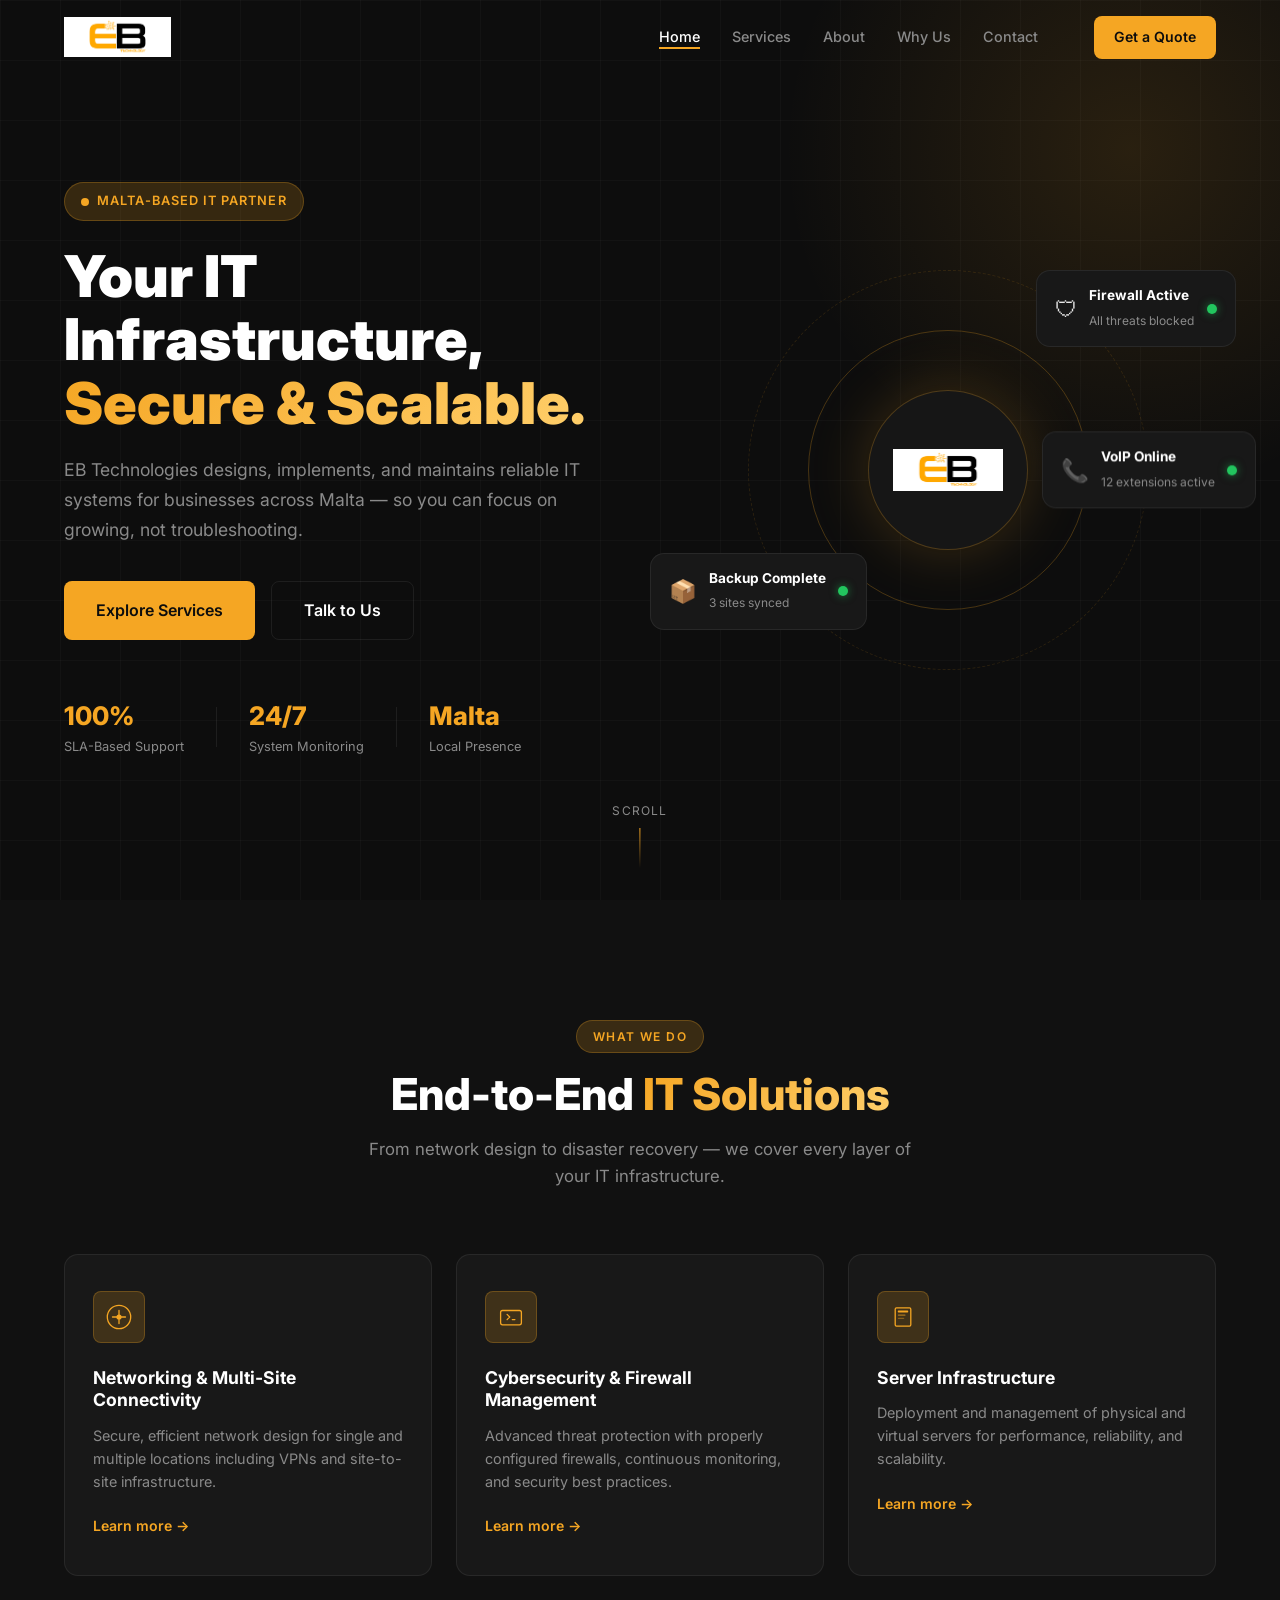
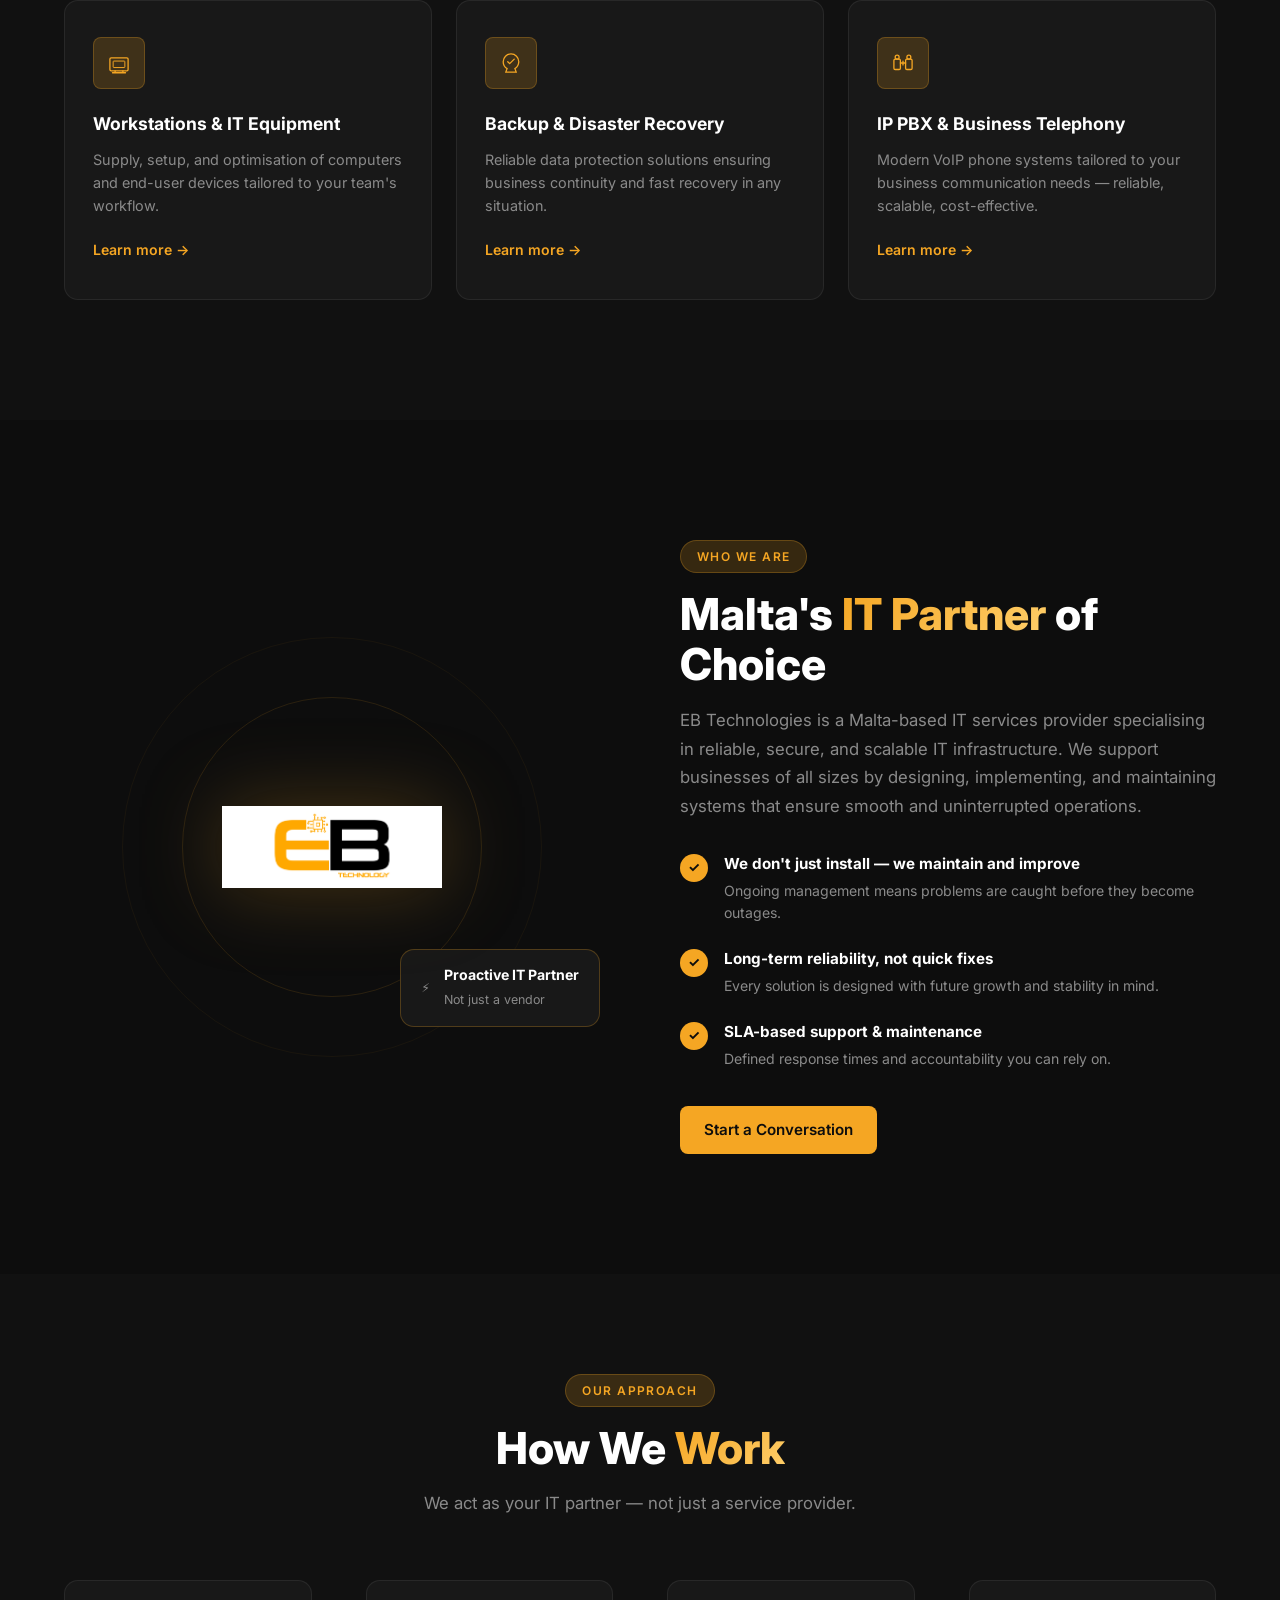
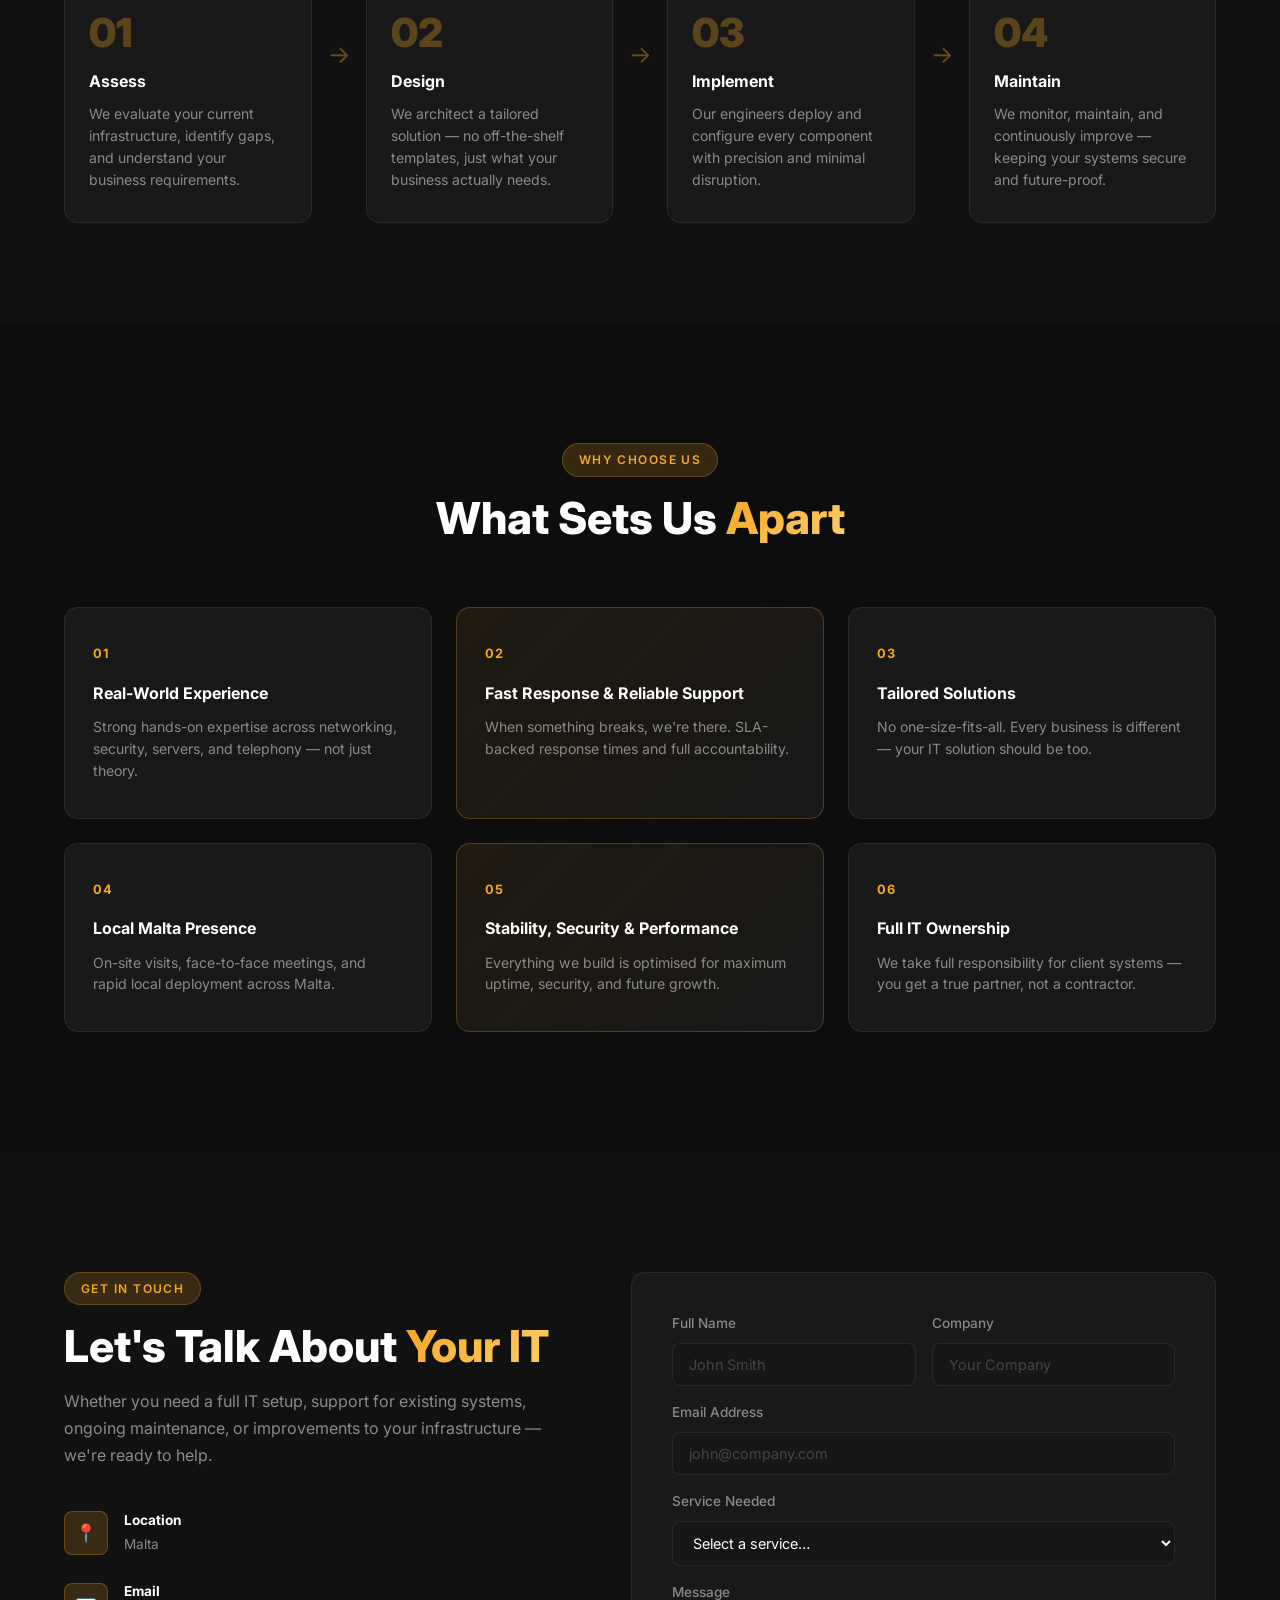
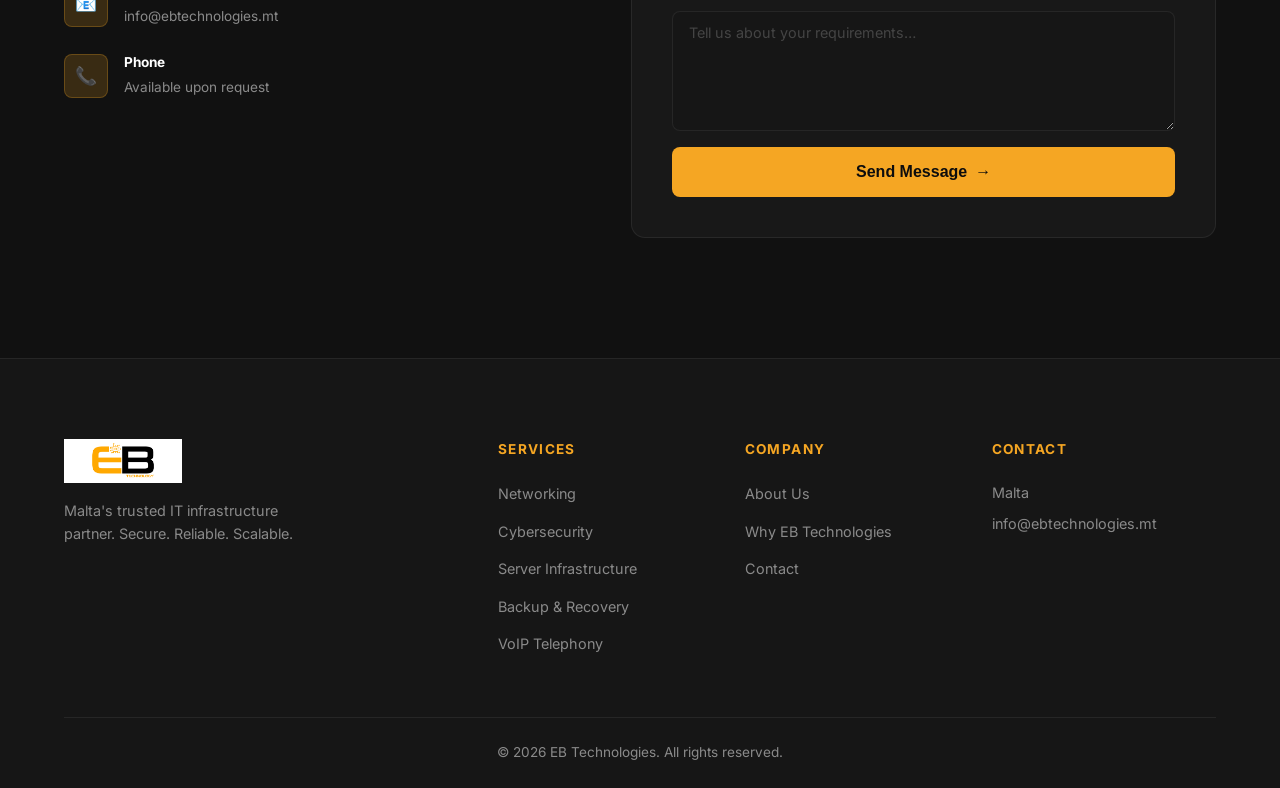
==== index.html @ d39dc001 "Initial commit: EB Technologies website Professional one-page website with hero, services, about, pr" ====
<!DOCTYPE html>
<html lang="en">
<head>
  <meta charset="UTF-8" />
  <meta name="viewport" content="width=device-width, initial-scale=1.0" />
  <meta name="description" content="EB Technologies – Malta-based IT services provider specialising in networking, cybersecurity, server infrastructure, VoIP, and disaster recovery." />
  <meta name="keywords" content="IT services Malta, cybersecurity Malta, networking Malta, VoIP Malta, server infrastructure" />
  <meta property="og:title" content="EB Technologies – IT Solutions Malta" />
  <meta property="og:description" content="Reliable, secure, and scalable IT infrastructure solutions for businesses across Malta." />
  <meta property="og:image" content="assets/images/logo.png" />
  <title>EB Technologies – IT Solutions Malta</title>
  <link rel="icon" type="image/png" href="assets/images/logo.png" />
  <link rel="stylesheet" href="css/style.css" />
  <link rel="preconnect" href="https://fonts.googleapis.com" />
  <link rel="preconnect" href="https://fonts.gstatic.com" crossorigin />
  <link href="https://fonts.googleapis.com/css2?family=Inter:wght@300;400;500;600;700;800;900&display=swap" rel="stylesheet" />
</head>
<body>

  <!-- ===== NAVBAR ===== -->
  <nav class="navbar" id="navbar">
    <div class="nav-container">
      <a href="#home" class="nav-logo">
        <img src="assets/images/logo.png" alt="EB Technologies Logo" />
      </a>
      <ul class="nav-links" id="nav-links">
        <li><a href="#home" class="nav-link active">Home</a></li>
        <li><a href="#services" class="nav-link">Services</a></li>
        <li><a href="#about" class="nav-link">About</a></li>
        <li><a href="#why-us" class="nav-link">Why Us</a></li>
        <li><a href="#contact" class="nav-link">Contact</a></li>
      </ul>
      <a href="#contact" class="btn btn-primary nav-cta">Get a Quote</a>
      <button class="hamburger" id="hamburger" aria-label="Toggle menu">
        <span></span><span></span><span></span>
      </button>
    </div>
  </nav>

  <!-- ===== HERO ===== -->
  <section class="hero" id="home">
    <div class="hero-bg">
      <div class="grid-overlay"></div>
      <div class="hero-glow"></div>
    </div>
    <div class="container">
      <div class="hero-content">
        <div class="hero-badge">
          <span class="badge-dot"></span>
          Malta-Based IT Partner
        </div>
        <h1 class="hero-title">
          Your IT Infrastructure,<br />
          <span class="text-gradient">Secure &amp; Scalable.</span>
        </h1>
        <p class="hero-sub">
          EB Technologies designs, implements, and maintains reliable IT systems
          for businesses across Malta — so you can focus on growing, not troubleshooting.
        </p>
        <div class="hero-actions">
          <a href="#services" class="btn btn-primary btn-lg">Explore Services</a>
          <a href="#contact" class="btn btn-outline btn-lg">Talk to Us</a>
        </div>
        <div class="hero-stats">
          <div class="stat">
            <span class="stat-number">100%</span>
            <span class="stat-label">SLA-Based Support</span>
          </div>
          <div class="stat-divider"></div>
          <div class="stat">
            <span class="stat-number">24/7</span>
            <span class="stat-label">System Monitoring</span>
          </div>
          <div class="stat-divider"></div>
          <div class="stat">
            <span class="stat-number">Malta</span>
            <span class="stat-label">Local Presence</span>
          </div>
        </div>
      </div>
      <div class="hero-visual">
        <div class="tech-card card-1">
          <div class="tc-icon">&#128737;</div>
          <div class="tc-text">
            <strong>Firewall Active</strong>
            <span>All threats blocked</span>
          </div>
          <div class="tc-status green"></div>
        </div>
        <div class="tech-card card-2">
          <div class="tc-icon">&#128230;</div>
          <div class="tc-text">
            <strong>Backup Complete</strong>
            <span>3 sites synced</span>
          </div>
          <div class="tc-status green"></div>
        </div>
        <div class="tech-card card-3">
          <div class="tc-icon">&#128222;</div>
          <div class="tc-text">
            <strong>VoIP Online</strong>
            <span>12 extensions active</span>
          </div>
          <div class="tc-status green"></div>
        </div>
        <div class="orbit-ring ring-1"></div>
        <div class="orbit-ring ring-2"></div>
        <div class="center-logo">
          <img src="assets/images/logo.png" alt="EB Technologies" />
        </div>
      </div>
    </div>
    <div class="scroll-indicator">
      <span>Scroll</span>
      <div class="scroll-line"></div>
    </div>
  </section>

  <!-- ===== SERVICES ===== -->
  <section class="services" id="services">
    <div class="container">
      <div class="section-header">
        <div class="section-badge">What We Do</div>
        <h2 class="section-title">End-to-End <span class="text-gradient">IT Solutions</span></h2>
        <p class="section-sub">From network design to disaster recovery — we cover every layer of your IT infrastructure.</p>
      </div>
      <div class="services-grid">

        <div class="service-card" data-delay="0">
          <div class="sc-icon-wrap">
            <div class="sc-icon">
              <svg viewBox="0 0 40 40" fill="none"><circle cx="20" cy="20" r="18" stroke="currentColor" stroke-width="2"/><path d="M10 20h20M20 10v20" stroke="currentColor" stroke-width="2" stroke-linecap="round"/><circle cx="20" cy="20" r="4" fill="currentColor"/></svg>
            </div>
          </div>
          <h3>Networking &amp; Multi-Site Connectivity</h3>
          <p>Secure, efficient network design for single and multiple locations including VPNs and site-to-site infrastructure.</p>
          <a href="#contact" class="sc-link">Learn more →</a>
        </div>

        <div class="service-card" data-delay="100">
          <div class="sc-icon-wrap">
            <div class="sc-icon">
              <svg viewBox="0 0 40 40" fill="none"><rect x="4" y="10" width="32" height="22" rx="3" stroke="currentColor" stroke-width="2"/><path d="M14 16l4 4-4 4M22 24h4" stroke="currentColor" stroke-width="2" stroke-linecap="round" stroke-linejoin="round"/></svg>
            </div>
          </div>
          <h3>Cybersecurity &amp; Firewall Management</h3>
          <p>Advanced threat protection with properly configured firewalls, continuous monitoring, and security best practices.</p>
          <a href="#contact" class="sc-link">Learn more →</a>
        </div>

        <div class="service-card" data-delay="200">
          <div class="sc-icon-wrap">
            <div class="sc-icon">
              <svg viewBox="0 0 40 40" fill="none"><rect x="8" y="6" width="24" height="28" rx="2" stroke="currentColor" stroke-width="2"/><rect x="12" y="10" width="16" height="3" rx="1" fill="currentColor"/><rect x="12" y="16" width="12" height="2" rx="1" fill="currentColor" opacity=".6"/><rect x="12" y="21" width="10" height="2" rx="1" fill="currentColor" opacity=".4"/></svg>
            </div>
          </div>
          <h3>Server Infrastructure</h3>
          <p>Deployment and management of physical and virtual servers for performance, reliability, and scalability.</p>
          <a href="#contact" class="sc-link">Learn more →</a>
        </div>

        <div class="service-card" data-delay="300">
          <div class="sc-icon-wrap">
            <div class="sc-icon">
              <svg viewBox="0 0 40 40" fill="none"><rect x="6" y="12" width="28" height="20" rx="2" stroke="currentColor" stroke-width="2"/><path d="M14 32v3M26 32v3M10 35h20" stroke="currentColor" stroke-width="2" stroke-linecap="round"/><rect x="11" y="17" width="18" height="10" rx="1" stroke="currentColor" stroke-width="1.5"/></svg>
            </div>
          </div>
          <h3>Workstations &amp; IT Equipment</h3>
          <p>Supply, setup, and optimisation of computers and end-user devices tailored to your team's workflow.</p>
          <a href="#contact" class="sc-link">Learn more →</a>
        </div>

        <div class="service-card" data-delay="400">
          <div class="sc-icon-wrap">
            <div class="sc-icon">
              <svg viewBox="0 0 40 40" fill="none"><path d="M20 6C13.37 6 8 11.37 8 18c0 4.5 2.4 8.44 5.98 10.62L12 34h16l-1.98-5.38A13.94 13.94 0 0032 18c0-6.63-5.37-12-12-12z" stroke="currentColor" stroke-width="2"/><path d="M15 18l3 3 7-7" stroke="currentColor" stroke-width="2" stroke-linecap="round" stroke-linejoin="round"/></svg>
            </div>
          </div>
          <h3>Backup &amp; Disaster Recovery</h3>
          <p>Reliable data protection solutions ensuring business continuity and fast recovery in any situation.</p>
          <a href="#contact" class="sc-link">Learn more →</a>
        </div>

        <div class="service-card" data-delay="500">
          <div class="sc-icon-wrap">
            <div class="sc-icon">
              <svg viewBox="0 0 40 40" fill="none"><rect x="6" y="14" width="10" height="16" rx="2" stroke="currentColor" stroke-width="2"/><rect x="24" y="14" width="10" height="16" rx="2" stroke="currentColor" stroke-width="2"/><path d="M16 20h8M20 17v6" stroke="currentColor" stroke-width="2" stroke-linecap="round"/><circle cx="11" cy="11" r="3" stroke="currentColor" stroke-width="2"/><circle cx="29" cy="11" r="3" stroke="currentColor" stroke-width="2"/></svg>
            </div>
          </div>
          <h3>IP PBX &amp; Business Telephony</h3>
          <p>Modern VoIP phone systems tailored to your business communication needs — reliable, scalable, cost-effective.</p>
          <a href="#contact" class="sc-link">Learn more →</a>
        </div>

      </div>
    </div>
  </section>

  <!-- ===== ABOUT ===== -->
  <section class="about" id="about">
    <div class="container">
      <div class="about-grid">
        <div class="about-visual">
          <div class="about-image-wrap">
            <img src="assets/images/logo.png" alt="EB Technologies" class="about-logo" />
            <div class="about-ring r1"></div>
            <div class="about-ring r2"></div>
          </div>
          <div class="about-badge-float">
            <span class="abf-icon">&#9889;</span>
            <div>
              <strong>Proactive IT Partner</strong>
              <span>Not just a vendor</span>
            </div>
          </div>
        </div>
        <div class="about-content">
          <div class="section-badge">Who We Are</div>
          <h2 class="section-title">Malta's <span class="text-gradient">IT Partner</span> of Choice</h2>
          <p class="about-lead">
            EB Technologies is a Malta-based IT services provider specialising in reliable, secure, and scalable IT infrastructure. We support businesses of all sizes by designing, implementing, and maintaining systems that ensure smooth and uninterrupted operations.
          </p>
          <div class="about-points">
            <div class="ap">
              <div class="ap-icon">&#10003;</div>
              <div>
                <strong>We don't just install — we maintain and improve</strong>
                <p>Ongoing management means problems are caught before they become outages.</p>
              </div>
            </div>
            <div class="ap">
              <div class="ap-icon">&#10003;</div>
              <div>
                <strong>Long-term reliability, not quick fixes</strong>
                <p>Every solution is designed with future growth and stability in mind.</p>
              </div>
            </div>
            <div class="ap">
              <div class="ap-icon">&#10003;</div>
              <div>
                <strong>SLA-based support &amp; maintenance</strong>
                <p>Defined response times and accountability you can rely on.</p>
              </div>
            </div>
          </div>
          <a href="#contact" class="btn btn-primary">Start a Conversation</a>
        </div>
      </div>
    </div>
  </section>

  <!-- ===== HOW WE WORK ===== -->
  <section class="how-we-work">
    <div class="container">
      <div class="section-header">
        <div class="section-badge">Our Approach</div>
        <h2 class="section-title">How We <span class="text-gradient">Work</span></h2>
        <p class="section-sub">We act as your IT partner — not just a service provider.</p>
      </div>
      <div class="process-steps">
        <div class="process-step">
          <div class="ps-number">01</div>
          <div class="ps-content">
            <h3>Assess</h3>
            <p>We evaluate your current infrastructure, identify gaps, and understand your business requirements.</p>
          </div>
        </div>
        <div class="process-arrow">→</div>
        <div class="process-step">
          <div class="ps-number">02</div>
          <div class="ps-content">
            <h3>Design</h3>
            <p>We architect a tailored solution — no off-the-shelf templates, just what your business actually needs.</p>
          </div>
        </div>
        <div class="process-arrow">→</div>
        <div class="process-step">
          <div class="ps-number">03</div>
          <div class="ps-content">
            <h3>Implement</h3>
            <p>Our engineers deploy and configure every component with precision and minimal disruption.</p>
          </div>
        </div>
        <div class="process-arrow">→</div>
        <div class="process-step">
          <div class="ps-number">04</div>
          <div class="ps-content">
            <h3>Maintain</h3>
            <p>We monitor, maintain, and continuously improve — keeping your systems secure and future-proof.</p>
          </div>
        </div>
      </div>
    </div>
  </section>

  <!-- ===== WHY US ===== -->
  <section class="why-us" id="why-us">
    <div class="container">
      <div class="section-header">
        <div class="section-badge">Why Choose Us</div>
        <h2 class="section-title">What Sets Us <span class="text-gradient">Apart</span></h2>
      </div>
      <div class="why-grid">
        <div class="why-card">
          <div class="wc-number">01</div>
          <h3>Real-World Experience</h3>
          <p>Strong hands-on expertise across networking, security, servers, and telephony — not just theory.</p>
        </div>
        <div class="why-card featured">
          <div class="wc-number">02</div>
          <h3>Fast Response &amp; Reliable Support</h3>
          <p>When something breaks, we're there. SLA-backed response times and full accountability.</p>
        </div>
        <div class="why-card">
          <div class="wc-number">03</div>
          <h3>Tailored Solutions</h3>
          <p>No one-size-fits-all. Every business is different — your IT solution should be too.</p>
        </div>
        <div class="why-card">
          <div class="wc-number">04</div>
          <h3>Local Malta Presence</h3>
          <p>On-site visits, face-to-face meetings, and rapid local deployment across Malta.</p>
        </div>
        <div class="why-card featured">
          <div class="wc-number">05</div>
          <h3>Stability, Security &amp; Performance</h3>
          <p>Everything we build is optimised for maximum uptime, security, and future growth.</p>
        </div>
        <div class="why-card">
          <div class="wc-number">06</div>
          <h3>Full IT Ownership</h3>
          <p>We take full responsibility for client systems — you get a true partner, not a contractor.</p>
        </div>
      </div>
    </div>
  </section>

  <!-- ===== CONTACT ===== -->
  <section class="contact" id="contact">
    <div class="container">
      <div class="contact-grid">
        <div class="contact-info">
          <div class="section-badge">Get In Touch</div>
          <h2 class="section-title">Let's Talk About <span class="text-gradient">Your IT</span></h2>
          <p>Whether you need a full IT setup, support for existing systems, ongoing maintenance, or improvements to your infrastructure — we're ready to help.</p>
          <div class="contact-details">
            <div class="cd-item">
              <div class="cd-icon">&#128205;</div>
              <div>
                <strong>Location</strong>
                <span>Malta</span>
              </div>
            </div>
            <div class="cd-item">
              <div class="cd-icon">&#128231;</div>
              <div>
                <strong>Email</strong>
                <span>info@ebtechnologies.mt</span>
              </div>
            </div>
            <div class="cd-item">
              <div class="cd-icon">&#128222;</div>
              <div>
                <strong>Phone</strong>
                <span>Available upon request</span>
              </div>
            </div>
          </div>
        </div>
        <div class="contact-form-wrap">
          <form class="contact-form" id="contact-form" novalidate>
            <div class="form-row">
              <div class="form-group">
                <label for="name">Full Name</label>
                <input type="text" id="name" name="name" placeholder="John Smith" required />
              </div>
              <div class="form-group">
                <label for="company">Company</label>
                <input type="text" id="company" name="company" placeholder="Your Company" />
              </div>
            </div>
            <div class="form-group">
              <label for="email">Email Address</label>
              <input type="email" id="email" name="email" placeholder="john@company.com" required />
            </div>
            <div class="form-group">
              <label for="service">Service Needed</label>
              <select id="service" name="service">
                <option value="">Select a service…</option>
                <option>Networking &amp; Multi-Site Connectivity</option>
                <option>Cybersecurity &amp; Firewall Management</option>
                <option>Server Infrastructure</option>
                <option>Workstations &amp; IT Equipment</option>
                <option>Backup &amp; Disaster Recovery</option>
                <option>IP PBX &amp; Business Telephony</option>
                <option>General IT Support</option>
                <option>Other</option>
              </select>
            </div>
            <div class="form-group">
              <label for="message">Message</label>
              <textarea id="message" name="message" rows="4" placeholder="Tell us about your requirements…" required></textarea>
            </div>
            <button type="submit" class="btn btn-primary btn-lg btn-full">
              <span class="btn-text">Send Message</span>
              <span class="btn-icon">&#8594;</span>
            </button>
            <div class="form-success" id="form-success">
              Thanks! We'll be in touch within 24 hours.
            </div>
          </form>
        </div>
      </div>
    </div>
  </section>

  <!-- ===== FOOTER ===== -->
  <footer class="footer">
    <div class="container">
      <div class="footer-grid">
        <div class="footer-brand">
          <img src="assets/images/logo.png" alt="EB Technologies" class="footer-logo" />
          <p>Malta's trusted IT infrastructure partner. Secure. Reliable. Scalable.</p>
        </div>
        <div class="footer-links">
          <h4>Services</h4>
          <ul>
            <li><a href="#services">Networking</a></li>
            <li><a href="#services">Cybersecurity</a></li>
            <li><a href="#services">Server Infrastructure</a></li>
            <li><a href="#services">Backup &amp; Recovery</a></li>
            <li><a href="#services">VoIP Telephony</a></li>
          </ul>
        </div>
        <div class="footer-links">
          <h4>Company</h4>
          <ul>
            <li><a href="#about">About Us</a></li>
            <li><a href="#why-us">Why EB Technologies</a></li>
            <li><a href="#contact">Contact</a></li>
          </ul>
        </div>
        <div class="footer-contact">
          <h4>Contact</h4>
          <p>Malta</p>
          <p>info@ebtechnologies.mt</p>
        </div>
      </div>
      <div class="footer-bottom">
        <p>&copy; <span id="year"></span> EB Technologies. All rights reserved.</p>
      </div>
    </div>
  </footer>

  <script src="js/main.js"></script>
</body>
</html>
---- css/style.css ----
/* ===== RESET & BASE ===== */
*, *::before, *::after { box-sizing: border-box; margin: 0; padding: 0; }

:root {
  --orange:      #F5A623;
  --orange-dark: #E08A00;
  --orange-glow: rgba(245,166,35,.18);
  --black:       #0D0D0D;
  --dark:        #111111;
  --dark-2:      #161616;
  --dark-3:      #1E1E1E;
  --dark-card:   #181818;
  --border:      rgba(255,255,255,.07);
  --border-o:    rgba(245,166,35,.25);
  --text:        #E8E8E8;
  --text-muted:  #8A8A8A;
  --white:       #FFFFFF;
  --radius:      14px;
  --radius-sm:   8px;
  --shadow:      0 8px 40px rgba(0,0,0,.5);
  --shadow-o:    0 8px 40px rgba(245,166,35,.15);
  --transition:  .3s cubic-bezier(.4,0,.2,1);
  --font:        'Inter', system-ui, sans-serif;
}

html { scroll-behavior: smooth; }

body {
  font-family: var(--font);
  background: var(--black);
  color: var(--text);
  line-height: 1.6;
  overflow-x: hidden;
}

img { max-width: 100%; display: block; }
a { text-decoration: none; color: inherit; }
ul { list-style: none; }

.container {
  max-width: 1200px;
  margin: 0 auto;
  padding: 0 24px;
}

/* ===== TYPOGRAPHY ===== */
.text-gradient {
  background: linear-gradient(135deg, var(--orange) 0%, #FFCF6B 100%);
  -webkit-background-clip: text;
  -webkit-text-fill-color: transparent;
  background-clip: text;
}

.section-header { text-align: center; margin-bottom: 64px; }
.section-badge {
  display: inline-block;
  background: var(--orange-glow);
  border: 1px solid var(--border-o);
  color: var(--orange);
  font-size: .75rem;
  font-weight: 600;
  letter-spacing: .12em;
  text-transform: uppercase;
  padding: 6px 16px;
  border-radius: 100px;
  margin-bottom: 16px;
}
.section-title {
  font-size: clamp(1.8rem, 4vw, 2.75rem);
  font-weight: 800;
  line-height: 1.15;
  color: var(--white);
  margin-bottom: 16px;
}
.section-sub {
  font-size: 1.05rem;
  color: var(--text-muted);
  max-width: 560px;
  margin: 0 auto;
}

/* ===== BUTTONS ===== */
.btn {
  display: inline-flex;
  align-items: center;
  gap: 8px;
  padding: 12px 24px;
  border-radius: var(--radius-sm);
  font-weight: 600;
  font-size: .95rem;
  cursor: pointer;
  border: none;
  transition: var(--transition);
  white-space: nowrap;
}
.btn-primary {
  background: var(--orange);
  color: var(--black);
}
.btn-primary:hover {
  background: var(--orange-dark);
  transform: translateY(-2px);
  box-shadow: 0 12px 32px rgba(245,166,35,.35);
}
.btn-outline {
  background: transparent;
  color: var(--white);
  border: 1.5px solid var(--border);
}
.btn-outline:hover {
  border-color: var(--orange);
  color: var(--orange);
  transform: translateY(-2px);
}
.btn-lg { padding: 16px 32px; font-size: 1rem; }
.btn-full { width: 100%; justify-content: center; }

/* ===== NAVBAR ===== */
.navbar {
  position: fixed;
  top: 0; left: 0; right: 0;
  z-index: 1000;
  padding: 16px 0;
  transition: var(--transition);
}
.navbar.scrolled {
  background: rgba(13,13,13,.92);
  backdrop-filter: blur(16px);
  border-bottom: 1px solid var(--border);
  padding: 12px 0;
}
.nav-container {
  max-width: 1200px;
  margin: 0 auto;
  padding: 0 24px;
  display: flex;
  align-items: center;
  gap: 40px;
}
.nav-logo img {
  height: 40px;
  width: auto;
}
.nav-links {
  display: flex;
  gap: 32px;
  margin-left: auto;
}
.nav-link {
  font-size: .9rem;
  font-weight: 500;
  color: var(--text-muted);
  transition: var(--transition);
  position: relative;
}
.nav-link::after {
  content: '';
  position: absolute;
  bottom: -4px; left: 0;
  width: 0; height: 2px;
  background: var(--orange);
  transition: var(--transition);
}
.nav-link:hover, .nav-link.active {
  color: var(--white);
}
.nav-link:hover::after, .nav-link.active::after { width: 100%; }
.nav-cta { margin-left: 16px; font-size: .88rem; padding: 10px 20px; }

.hamburger {
  display: none;
  flex-direction: column;
  gap: 5px;
  background: none;
  border: none;
  cursor: pointer;
  margin-left: auto;
}
.hamburger span {
  display: block;
  width: 24px; height: 2px;
  background: var(--white);
  border-radius: 2px;
  transition: var(--transition);
}
.hamburger.open span:nth-child(1) { transform: rotate(45deg) translate(5px,5px); }
.hamburger.open span:nth-child(2) { opacity: 0; }
.hamburger.open span:nth-child(3) { transform: rotate(-45deg) translate(5px,-5px); }

/* ===== HERO ===== */
.hero {
  position: relative;
  min-height: 100vh;
  display: flex;
  align-items: center;
  padding: 120px 0 80px;
  overflow: hidden;
}
.hero-bg {
  position: absolute;
  inset: 0;
  pointer-events: none;
}
.grid-overlay {
  position: absolute;
  inset: 0;
  background-image:
    linear-gradient(rgba(255,255,255,.025) 1px, transparent 1px),
    linear-gradient(90deg, rgba(255,255,255,.025) 1px, transparent 1px);
  background-size: 60px 60px;
}
.hero-glow {
  position: absolute;
  top: -200px; right: -200px;
  width: 700px; height: 700px;
  background: radial-gradient(circle, rgba(245,166,35,.12) 0%, transparent 70%);
  border-radius: 50%;
}

.hero > .container {
  display: grid;
  grid-template-columns: 1fr 1fr;
  gap: 80px;
  align-items: center;
  position: relative;
  z-index: 1;
}

.hero-badge {
  display: inline-flex;
  align-items: center;
  gap: 8px;
  background: var(--orange-glow);
  border: 1px solid var(--border-o);
  color: var(--orange);
  font-size: .8rem;
  font-weight: 600;
  letter-spacing: .08em;
  text-transform: uppercase;
  padding: 8px 16px;
  border-radius: 100px;
  margin-bottom: 24px;
}
.badge-dot {
  width: 8px; height: 8px;
  background: var(--orange);
  border-radius: 50%;
  animation: pulse 2s infinite;
}
@keyframes pulse {
  0%,100% { opacity: 1; transform: scale(1); }
  50%      { opacity: .5; transform: scale(.8); }
}

.hero-title {
  font-size: clamp(2.2rem, 5vw, 3.6rem);
  font-weight: 900;
  line-height: 1.1;
  color: var(--white);
  margin-bottom: 20px;
}
.hero-sub {
  font-size: 1.1rem;
  color: var(--text-muted);
  line-height: 1.7;
  margin-bottom: 36px;
  max-width: 520px;
}
.hero-actions {
  display: flex;
  gap: 16px;
  margin-bottom: 56px;
  flex-wrap: wrap;
}
.hero-stats {
  display: flex;
  align-items: center;
  gap: 32px;
}
.stat-number {
  display: block;
  font-size: 1.6rem;
  font-weight: 800;
  color: var(--orange);
}
.stat-label {
  display: block;
  font-size: .8rem;
  color: var(--text-muted);
  white-space: nowrap;
}
.stat-divider {
  width: 1px;
  height: 40px;
  background: var(--border);
}

/* Hero Visual */
.hero-visual {
  position: relative;
  display: flex;
  align-items: center;
  justify-content: center;
  height: 480px;
}
.orbit-ring {
  position: absolute;
  border-radius: 50%;
  border: 1px solid var(--border-o);
  animation: spin linear infinite;
}
.ring-1 { width: 280px; height: 280px; animation-duration: 20s; }
.ring-2 { width: 400px; height: 400px; animation-duration: 30s; border-style: dashed; opacity: .5; }
@keyframes spin { to { transform: rotate(360deg); } }

.center-logo {
  position: absolute;
  width: 160px; height: 160px;
  background: var(--dark-2);
  border: 1px solid var(--border-o);
  border-radius: 50%;
  display: flex;
  align-items: center;
  justify-content: center;
  padding: 24px;
  box-shadow: 0 0 60px rgba(245,166,35,.2);
  z-index: 2;
}
.center-logo img { width: 100%; object-fit: contain; }

.tech-card {
  position: absolute;
  background: var(--dark-card);
  border: 1px solid var(--border);
  border-radius: var(--radius);
  padding: 14px 18px;
  display: flex;
  align-items: center;
  gap: 12px;
  backdrop-filter: blur(8px);
  animation: float 4s ease-in-out infinite;
  z-index: 3;
  min-width: 200px;
}
.card-1 { top: 40px; right: -20px; animation-delay: 0s; }
.card-2 { bottom: 80px; left: -30px; animation-delay: 1.4s; }
.card-3 { top: 50%; right: -40px; transform: translateY(-50%); animation-delay: 2.8s; }
@keyframes float {
  0%,100% { transform: translateY(0); }
  50%      { transform: translateY(-10px); }
}
.card-3 { animation-name: float3; }
@keyframes float3 {
  0%,100% { transform: translateY(-50%); }
  50%      { transform: translateY(calc(-50% - 10px)); }
}
.tc-icon { font-size: 1.4rem; flex-shrink: 0; }
.tc-text strong { display: block; font-size: .85rem; color: var(--white); }
.tc-text span   { font-size: .75rem; color: var(--text-muted); }
.tc-status {
  width: 10px; height: 10px;
  border-radius: 50%;
  margin-left: auto;
  flex-shrink: 0;
}
.tc-status.green { background: #22C55E; box-shadow: 0 0 8px rgba(34,197,94,.6); animation: pulse 2s infinite; }

.scroll-indicator {
  position: absolute;
  bottom: 32px;
  left: 50%;
  transform: translateX(-50%);
  display: flex;
  flex-direction: column;
  align-items: center;
  gap: 8px;
  color: var(--text-muted);
  font-size: .75rem;
  letter-spacing: .1em;
  text-transform: uppercase;
}
.scroll-line {
  width: 1px; height: 40px;
  background: linear-gradient(to bottom, var(--orange), transparent);
  animation: scrollAnim 2s ease-in-out infinite;
}
@keyframes scrollAnim { 0% { opacity: 0; transform: scaleY(0); transform-origin: top; } 50% { opacity: 1; transform: scaleY(1); } 100% { opacity: 0; } }

/* ===== SERVICES ===== */
.services {
  padding: 120px 0;
  background: var(--dark);
}
.services-grid {
  display: grid;
  grid-template-columns: repeat(3, 1fr);
  gap: 24px;
}
.service-card {
  background: var(--dark-card);
  border: 1px solid var(--border);
  border-radius: var(--radius);
  padding: 36px 28px;
  transition: var(--transition);
  position: relative;
  overflow: hidden;
}
.service-card::before {
  content: '';
  position: absolute;
  top: 0; left: 0; right: 0;
  height: 3px;
  background: linear-gradient(90deg, var(--orange), var(--orange-dark));
  transform: scaleX(0);
  transform-origin: left;
  transition: var(--transition);
}
.service-card:hover {
  border-color: var(--border-o);
  transform: translateY(-6px);
  box-shadow: var(--shadow-o);
}
.service-card:hover::before { transform: scaleX(1); }

.sc-icon-wrap {
  margin-bottom: 24px;
}
.sc-icon {
  width: 52px; height: 52px;
  background: var(--orange-glow);
  border: 1px solid var(--border-o);
  border-radius: var(--radius-sm);
  display: flex;
  align-items: center;
  justify-content: center;
  color: var(--orange);
}
.sc-icon svg { width: 26px; height: 26px; }

.service-card h3 {
  font-size: 1.1rem;
  font-weight: 700;
  color: var(--white);
  margin-bottom: 12px;
  line-height: 1.3;
}
.service-card p {
  font-size: .9rem;
  color: var(--text-muted);
  line-height: 1.6;
  margin-bottom: 20px;
}
.sc-link {
  font-size: .88rem;
  font-weight: 600;
  color: var(--orange);
  transition: var(--transition);
}
.sc-link:hover { letter-spacing: .02em; }

/* ===== ABOUT ===== */
.about {
  padding: 120px 0;
  background: var(--black);
}
.about-grid {
  display: grid;
  grid-template-columns: 1fr 1fr;
  gap: 80px;
  align-items: center;
}
.about-visual {
  position: relative;
  display: flex;
  align-items: center;
  justify-content: center;
  height: 440px;
}
.about-image-wrap {
  position: relative;
  display: flex;
  align-items: center;
  justify-content: center;
}
.about-logo {
  width: 220px;
  position: relative;
  z-index: 2;
  filter: drop-shadow(0 0 40px rgba(245,166,35,.25));
}
.about-ring {
  position: absolute;
  border-radius: 50%;
  border: 1px solid var(--border-o);
}
.about-ring.r1 { width: 300px; height: 300px; opacity: .5; }
.about-ring.r2 { width: 420px; height: 420px; opacity: .2; }

.about-badge-float {
  position: absolute;
  bottom: 40px; right: 0;
  background: var(--dark-card);
  border: 1px solid var(--border-o);
  border-radius: var(--radius);
  padding: 14px 20px;
  display: flex;
  align-items: center;
  gap: 14px;
  animation: float 4s ease-in-out infinite;
}
.abf-icon { font-size: 1.6rem; }
.about-badge-float strong { display: block; font-size: .88rem; color: var(--white); }
.about-badge-float span { font-size: .78rem; color: var(--text-muted); }

.about-lead {
  font-size: 1.05rem;
  color: var(--text-muted);
  line-height: 1.7;
  margin-bottom: 32px;
}
.about-points { display: flex; flex-direction: column; gap: 24px; margin-bottom: 36px; }
.ap {
  display: flex;
  gap: 16px;
}
.ap-icon {
  flex-shrink: 0;
  width: 28px; height: 28px;
  background: var(--orange);
  color: var(--black);
  border-radius: 50%;
  display: flex;
  align-items: center;
  justify-content: center;
  font-size: .85rem;
  font-weight: 700;
  margin-top: 2px;
}
.ap strong { display: block; color: var(--white); font-size: .95rem; margin-bottom: 4px; }
.ap p { font-size: .88rem; color: var(--text-muted); line-height: 1.5; }

/* ===== HOW WE WORK ===== */
.how-we-work {
  padding: 100px 0;
  background: var(--dark);
}
.process-steps {
  display: flex;
  align-items: flex-start;
  gap: 16px;
}
.process-step {
  flex: 1;
  background: var(--dark-card);
  border: 1px solid var(--border);
  border-radius: var(--radius);
  padding: 32px 24px;
  transition: var(--transition);
}
.process-step:hover {
  border-color: var(--border-o);
  transform: translateY(-4px);
}
.ps-number {
  font-size: 2.5rem;
  font-weight: 900;
  color: var(--orange);
  opacity: .3;
  line-height: 1;
  margin-bottom: 16px;
}
.ps-content h3 { font-size: 1rem; font-weight: 700; color: var(--white); margin-bottom: 8px; }
.ps-content p  { font-size: .88rem; color: var(--text-muted); line-height: 1.55; }
.process-arrow {
  font-size: 1.5rem;
  color: var(--orange);
  opacity: .4;
  flex-shrink: 0;
  margin-top: 56px;
}

/* ===== WHY US ===== */
.why-us {
  padding: 120px 0;
  background: var(--black);
}
.why-grid {
  display: grid;
  grid-template-columns: repeat(3, 1fr);
  gap: 24px;
}
.why-card {
  background: var(--dark-card);
  border: 1px solid var(--border);
  border-radius: var(--radius);
  padding: 36px 28px;
  transition: var(--transition);
}
.why-card:hover {
  border-color: var(--border-o);
  transform: translateY(-4px);
}
.why-card.featured {
  background: linear-gradient(135deg, rgba(245,166,35,.08) 0%, var(--dark-card) 100%);
  border-color: var(--border-o);
}
.wc-number {
  font-size: .8rem;
  font-weight: 700;
  color: var(--orange);
  letter-spacing: .1em;
  margin-bottom: 16px;
}
.why-card h3 { font-size: 1rem; font-weight: 700; color: var(--white); margin-bottom: 10px; }
.why-card p  { font-size: .88rem; color: var(--text-muted); line-height: 1.55; }

/* ===== CONTACT ===== */
.contact {
  padding: 120px 0;
  background: var(--dark);
}
.contact-grid {
  display: grid;
  grid-template-columns: 1fr 1.2fr;
  gap: 80px;
  align-items: start;
}
.contact-info p {
  font-size: 1rem;
  color: var(--text-muted);
  line-height: 1.7;
  margin-bottom: 40px;
}
.contact-details { display: flex; flex-direction: column; gap: 24px; }
.cd-item {
  display: flex;
  align-items: center;
  gap: 16px;
}
.cd-icon {
  width: 44px; height: 44px;
  background: var(--orange-glow);
  border: 1px solid var(--border-o);
  border-radius: var(--radius-sm);
  display: flex;
  align-items: center;
  justify-content: center;
  font-size: 1.1rem;
  flex-shrink: 0;
}
.cd-item strong { display: block; font-size: .85rem; color: var(--white); }
.cd-item span   { font-size: .85rem; color: var(--text-muted); }

.contact-form-wrap {
  background: var(--dark-card);
  border: 1px solid var(--border);
  border-radius: var(--radius);
  padding: 40px;
}
.form-row { display: grid; grid-template-columns: 1fr 1fr; gap: 16px; }
.form-group { display: flex; flex-direction: column; gap: 8px; margin-bottom: 16px; }
.form-group label {
  font-size: .85rem;
  font-weight: 500;
  color: var(--text-muted);
}
.form-group input,
.form-group select,
.form-group textarea {
  background: var(--dark-2);
  border: 1px solid var(--border);
  border-radius: var(--radius-sm);
  color: var(--white);
  font-family: var(--font);
  font-size: .9rem;
  padding: 12px 16px;
  transition: var(--transition);
  outline: none;
  width: 100%;
}
.form-group input::placeholder,
.form-group textarea::placeholder {
  color: rgba(255,255,255,.2);
}
.form-group input:focus,
.form-group select:focus,
.form-group textarea:focus {
  border-color: var(--orange);
  box-shadow: 0 0 0 3px rgba(245,166,35,.1);
}
.form-group select option { background: var(--dark-2); }
.form-group textarea { resize: vertical; min-height: 120px; }

.btn-icon { transition: var(--transition); }
.btn-primary:hover .btn-icon { transform: translateX(4px); }

.form-success {
  display: none;
  background: rgba(34,197,94,.1);
  border: 1px solid rgba(34,197,94,.3);
  color: #22C55E;
  border-radius: var(--radius-sm);
  padding: 14px 16px;
  margin-top: 16px;
  font-size: .9rem;
  text-align: center;
}
.form-success.show { display: block; }

/* ===== FOOTER ===== */
.footer {
  background: var(--dark-2);
  border-top: 1px solid var(--border);
  padding: 80px 0 0;
}
.footer-grid {
  display: grid;
  grid-template-columns: 2fr 1fr 1fr 1.2fr;
  gap: 60px;
  margin-bottom: 60px;
}
.footer-logo { height: 44px; width: auto; margin-bottom: 16px; }
.footer-brand p { font-size: .9rem; color: var(--text-muted); line-height: 1.6; max-width: 260px; }
.footer-links h4,
.footer-contact h4 {
  font-size: .85rem;
  font-weight: 700;
  text-transform: uppercase;
  letter-spacing: .1em;
  color: var(--orange);
  margin-bottom: 20px;
}
.footer-links ul { display: flex; flex-direction: column; gap: 12px; }
.footer-links a {
  font-size: .9rem;
  color: var(--text-muted);
  transition: var(--transition);
}
.footer-links a:hover { color: var(--orange); }
.footer-contact p { font-size: .9rem; color: var(--text-muted); margin-bottom: 8px; }
.footer-bottom {
  border-top: 1px solid var(--border);
  padding: 24px 0;
  text-align: center;
}
.footer-bottom p { font-size: .85rem; color: var(--text-muted); }

/* ===== ANIMATIONS ===== */
.fade-in {
  opacity: 0;
  transform: translateY(30px);
  transition: opacity .7s ease, transform .7s ease;
}
.fade-in.visible {
  opacity: 1;
  transform: translateY(0);
}

/* ===== RESPONSIVE ===== */
@media (max-width: 1024px) {
  .hero > .container { grid-template-columns: 1fr; gap: 60px; }
  .hero-visual { display: none; }
  .services-grid { grid-template-columns: repeat(2, 1fr); }
  .about-grid { grid-template-columns: 1fr; }
  .about-visual { height: 300px; }
  .why-grid { grid-template-columns: repeat(2, 1fr); }
  .contact-grid { grid-template-columns: 1fr; gap: 48px; }
  .footer-grid { grid-template-columns: 1fr 1fr; gap: 40px; }
  .process-steps { flex-direction: column; }
  .process-arrow { transform: rotate(90deg); margin: 0 auto; }
}

@media (max-width: 768px) {
  .nav-links, .nav-cta { display: none; }
  .nav-links.open {
    display: flex;
    flex-direction: column;
    position: fixed;
    top: 64px; left: 0; right: 0;
    background: rgba(13,13,13,.97);
    backdrop-filter: blur(16px);
    padding: 32px 24px;
    gap: 24px;
    border-bottom: 1px solid var(--border);
  }
  .hamburger { display: flex; }
  .services-grid { grid-template-columns: 1fr; }
  .why-grid { grid-template-columns: 1fr; }
  .form-row { grid-template-columns: 1fr; }
  .hero-stats { flex-direction: column; gap: 16px; align-items: flex-start; }
  .stat-divider { width: 40px; height: 1px; }
  .footer-grid { grid-template-columns: 1fr; gap: 32px; }
  .contact-form-wrap { padding: 24px; }
}

@media (max-width: 480px) {
  .hero-actions { flex-direction: column; }
  .btn-lg { width: 100%; justify-content: center; }
}
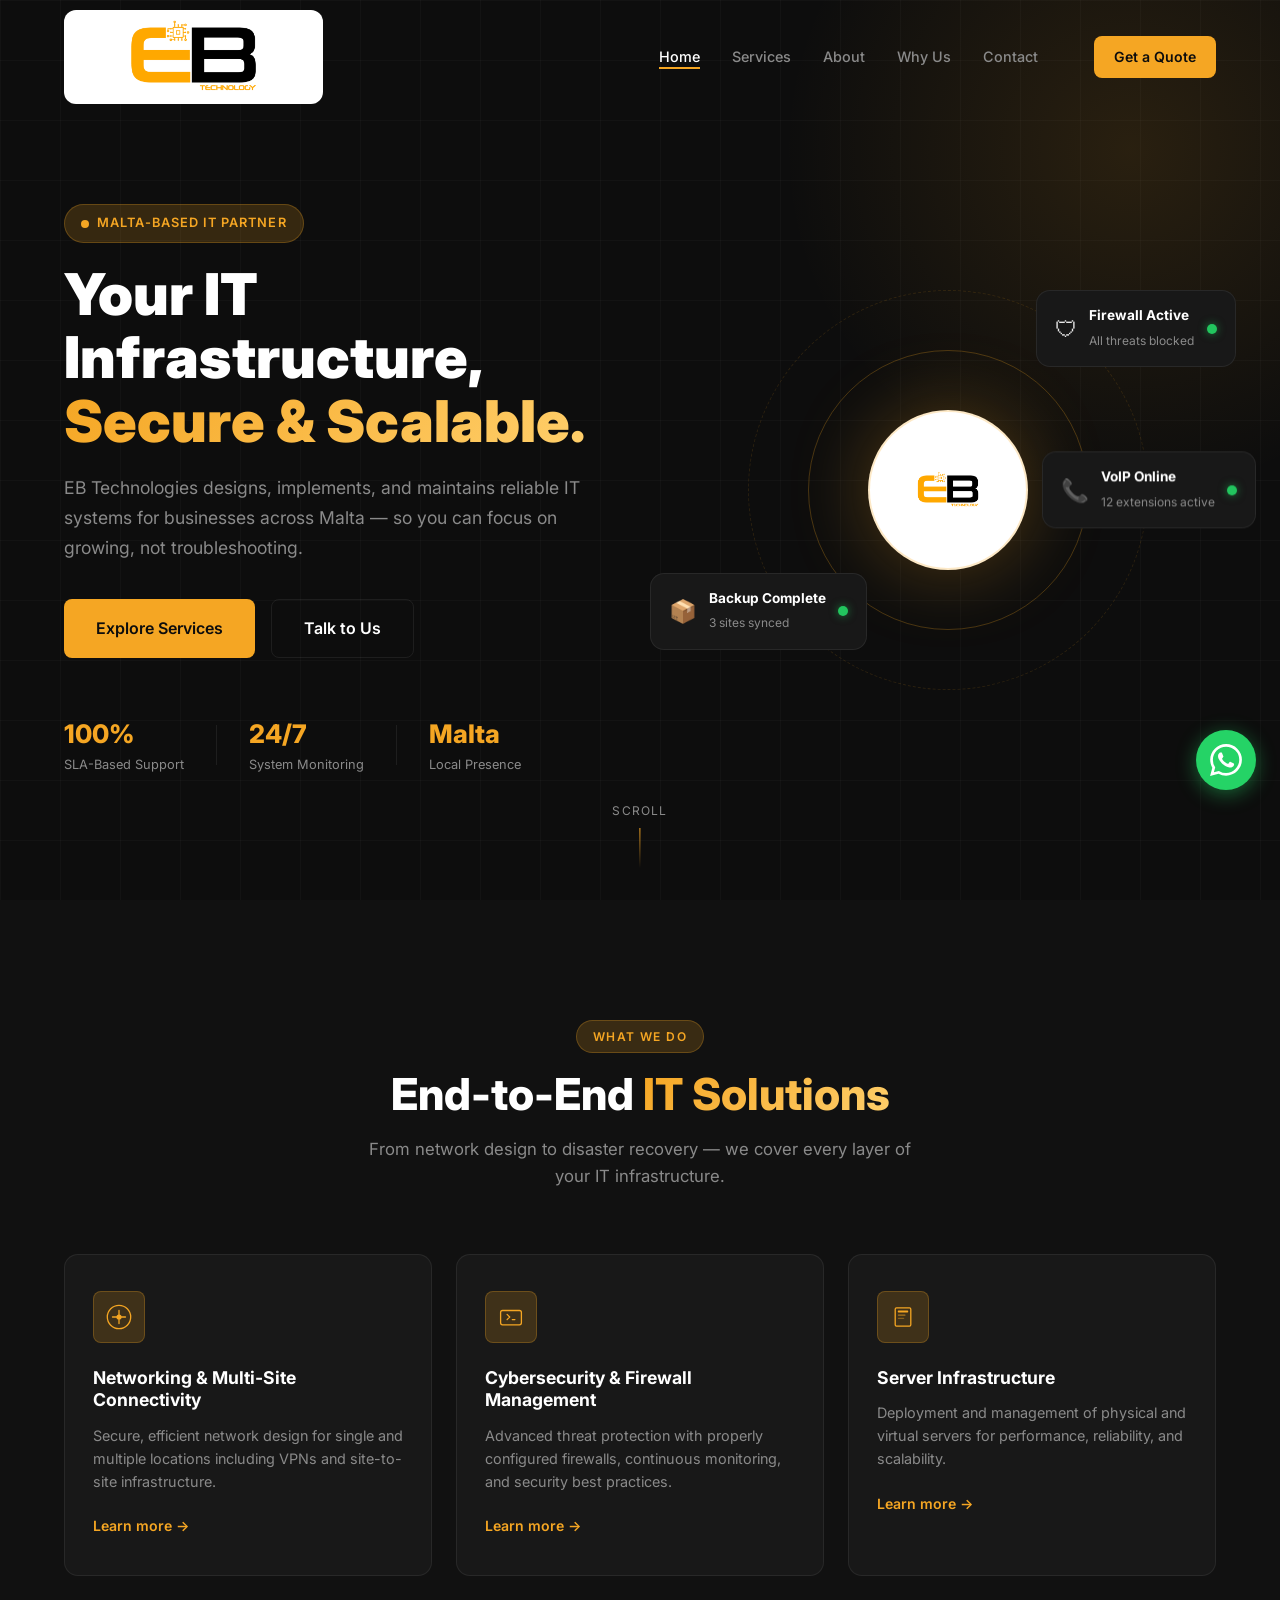
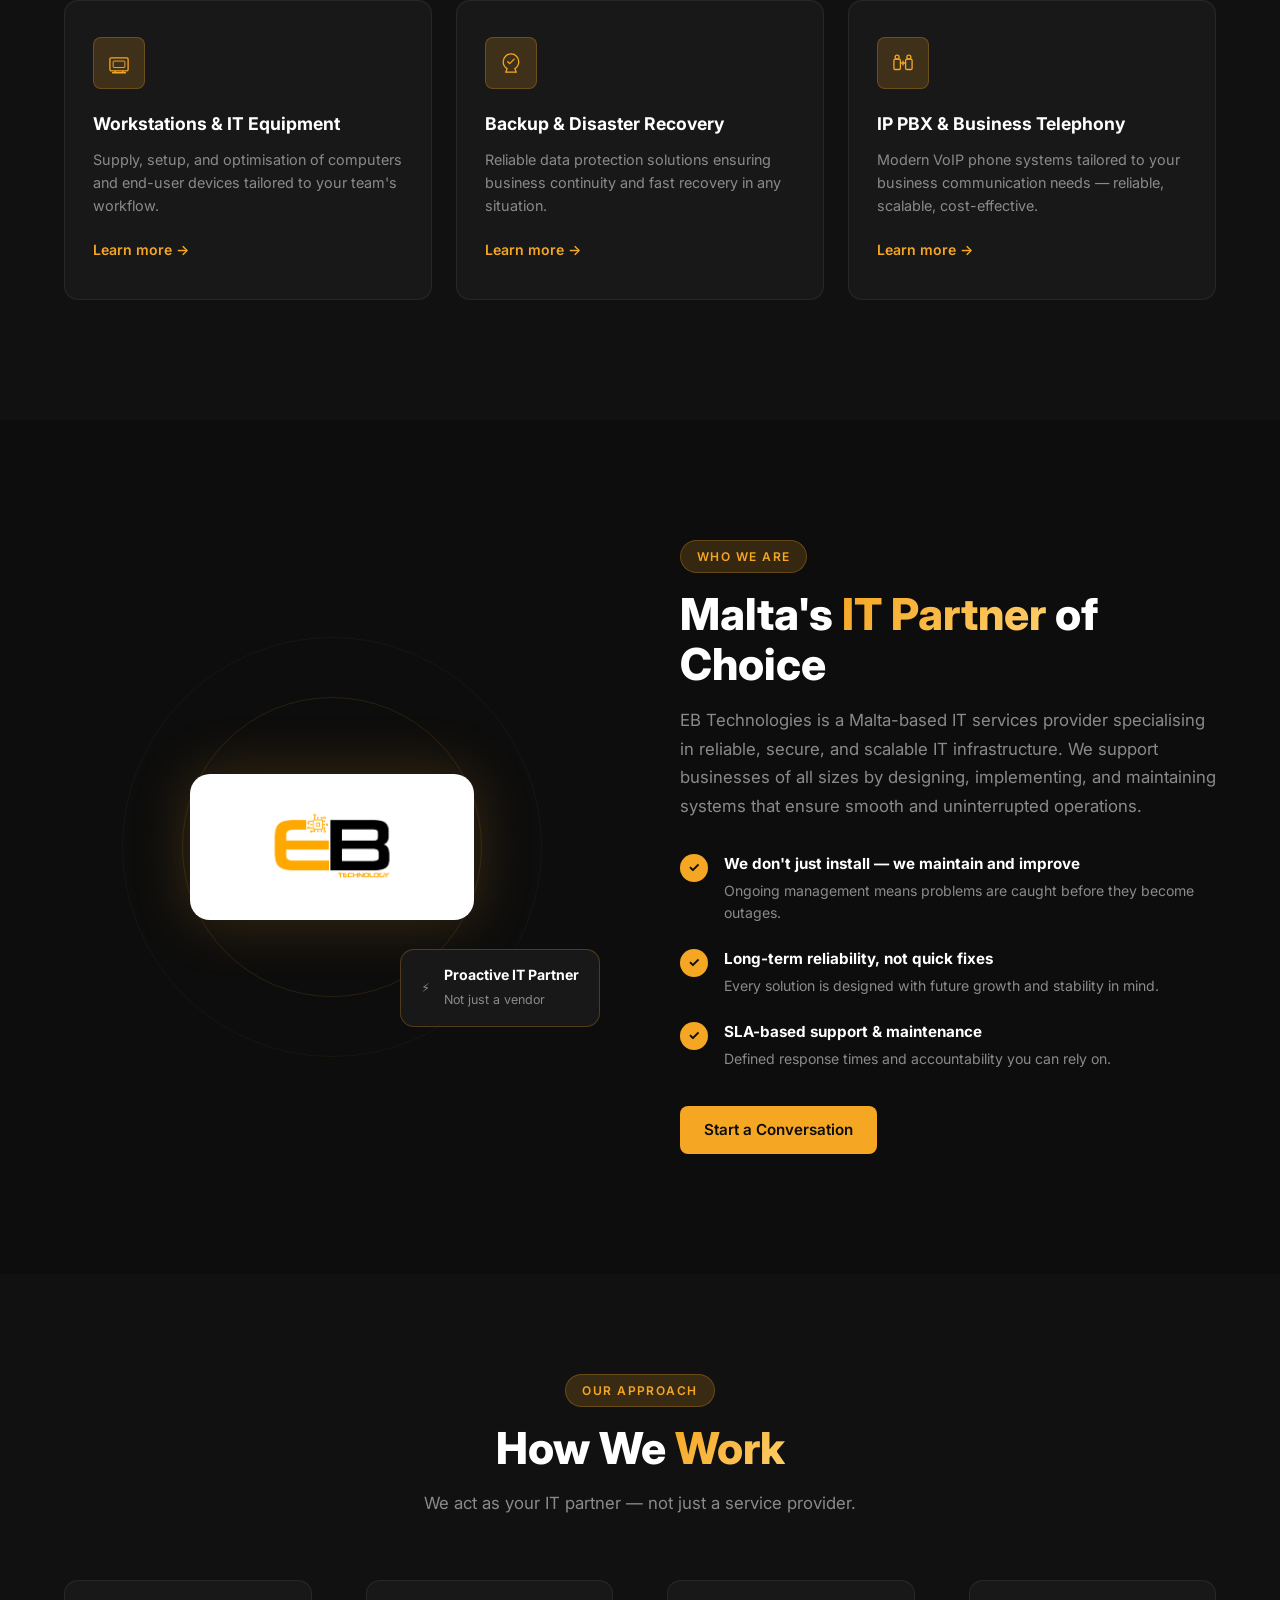
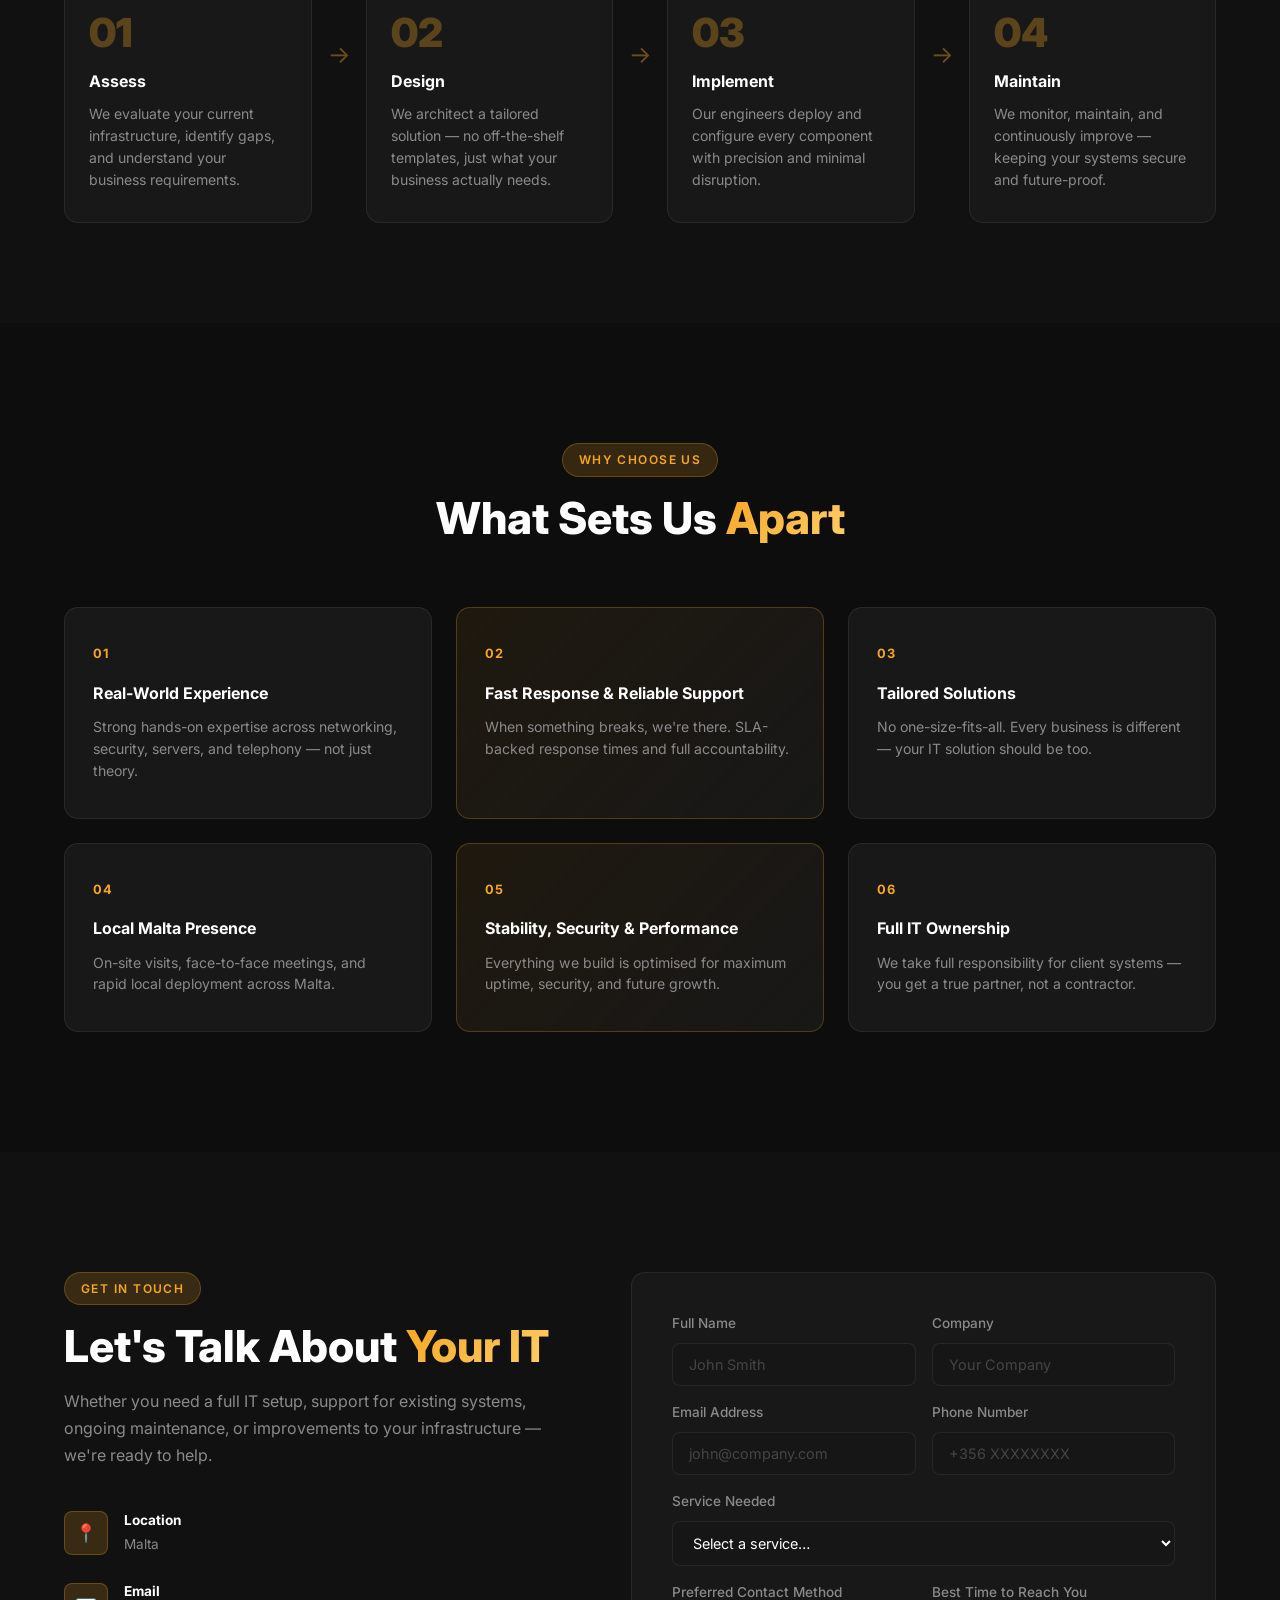
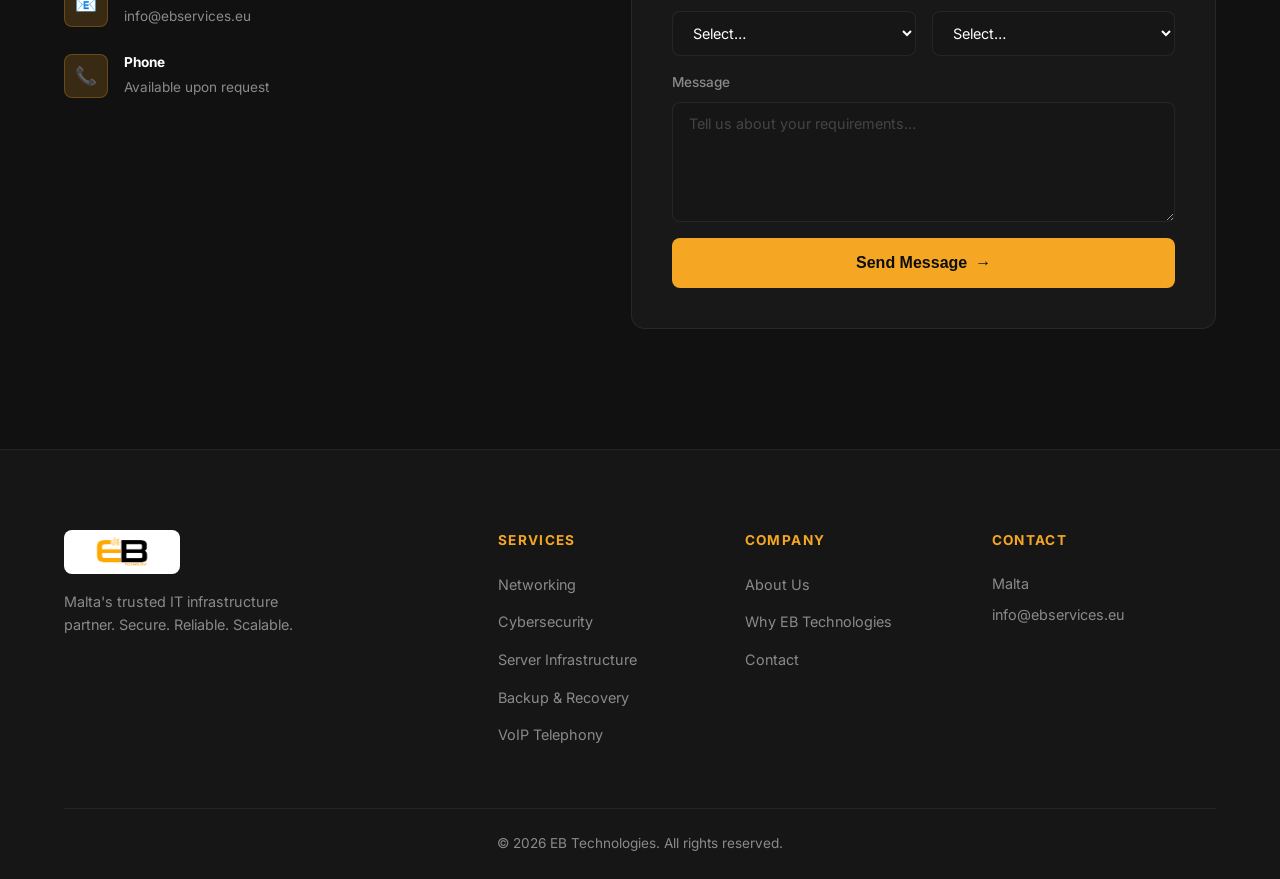
==== commit 28229d61: "Add contact form (Formspree), WhatsApp button, 3CX live chat, phone field, contact method and best t" ====
--- a/index.html
+++ b/index.html
@@ -201,10 +201,10 @@
     <div class="container">
       <div class="about-grid">
         <div class="about-visual">
+          <div class="about-ring r1"></div>
+          <div class="about-ring r2"></div>
           <div class="about-image-wrap">
             <img src="assets/images/logo.png" alt="EB Technologies" class="about-logo" />
-            <div class="about-ring r1"></div>
-            <div class="about-ring r2"></div>
           </div>
           <div class="about-badge-float">
             <span class="abf-icon">&#9889;</span>
@@ -355,7 +355,7 @@
               <div class="cd-icon">&#128231;</div>
               <div>
                 <strong>Email</strong>
-                <span>info@ebtechnologies.mt</span>
+                <span>info@ebservices.eu</span>
               </div>
             </div>
             <div class="cd-item">
@@ -379,9 +379,15 @@
                 <input type="text" id="company" name="company" placeholder="Your Company" />
               </div>
             </div>
-            <div class="form-group">
-              <label for="email">Email Address</label>
-              <input type="email" id="email" name="email" placeholder="john@company.com" required />
+            <div class="form-row">
+              <div class="form-group">
+                <label for="email">Email Address</label>
+                <input type="email" id="email" name="email" placeholder="john@company.com" required />
+              </div>
+              <div class="form-group">
+                <label for="phone">Phone Number</label>
+                <input type="tel" id="phone" name="phone" placeholder="+356 XXXXXXXX" />
+              </div>
             </div>
             <div class="form-group">
               <label for="service">Service Needed</label>
@@ -397,6 +403,26 @@
                 <option>Other</option>
               </select>
             </div>
+            <div class="form-row">
+              <div class="form-group">
+                <label for="contact-method">Preferred Contact Method</label>
+                <select id="contact-method" name="contact_method">
+                  <option value="">Select…</option>
+                  <option>Email</option>
+                  <option>Phone</option>
+                  <option>WhatsApp</option>
+                </select>
+              </div>
+              <div class="form-group">
+                <label for="best-time">Best Time to Reach You</label>
+                <select id="best-time" name="best_time">
+                  <option value="">Select…</option>
+                  <option>Morning (8am – 12pm)</option>
+                  <option>Afternoon (12pm – 5pm)</option>
+                  <option>Evening (5pm – 8pm)</option>
+                </select>
+              </div>
+            </div>
             <div class="form-group">
               <label for="message">Message</label>
               <textarea id="message" name="message" rows="4" placeholder="Tell us about your requirements…" required></textarea>
@@ -443,7 +469,7 @@
         <div class="footer-contact">
           <h4>Contact</h4>
           <p>Malta</p>
-          <p>info@ebtechnologies.mt</p>
+          <p>info@ebservices.eu</p>
         </div>
       </div>
       <div class="footer-bottom">
@@ -451,6 +477,19 @@
       </div>
     </div>
   </footer>
+
+  <!-- WhatsApp Button -->
+  <a href="https://wa.me/35699174146?text=Hi%20EB%20Technologies%2C%20I%27d%20like%20to%20enquire%20about%20your%20services."
+     class="whatsapp-btn" target="_blank" rel="noopener" aria-label="Chat with us on WhatsApp">
+    <svg xmlns="http://www.w3.org/2000/svg" viewBox="0 0 24 24" fill="white">
+      <path d="M17.472 14.382c-.297-.149-1.758-.867-2.03-.967-.273-.099-.471-.148-.67.15-.197.297-.767.966-.94 1.164-.173.199-.347.223-.644.075-.297-.15-1.255-.463-2.39-1.475-.883-.788-1.48-1.761-1.653-2.059-.173-.297-.018-.458.13-.606.134-.133.298-.347.446-.52.149-.174.198-.298.298-.497.099-.198.05-.371-.025-.52-.075-.149-.669-1.612-.916-2.207-.242-.579-.487-.5-.669-.51-.173-.008-.371-.01-.57-.01-.198 0-.52.074-.792.372-.272.297-1.04 1.016-1.04 2.479 0 1.462 1.065 2.875 1.213 3.074.149.198 2.096 3.2 5.077 4.487.709.306 1.262.489 1.694.625.712.227 1.36.195 1.871.118.571-.085 1.758-.719 2.006-1.413.248-.694.248-1.289.173-1.413-.074-.124-.272-.198-.57-.347m-5.421 7.403h-.004a9.87 9.87 0 01-5.031-1.378l-.361-.214-3.741.982.998-3.648-.235-.374a9.86 9.86 0 01-1.51-5.26c.001-5.45 4.436-9.884 9.888-9.884 2.64 0 5.122 1.03 6.988 2.898a9.825 9.825 0 012.893 6.994c-.003 5.45-4.437 9.884-9.885 9.884m8.413-18.297A11.815 11.815 0 0012.05 0C5.495 0 .16 5.335.157 11.892c0 2.096.547 4.142 1.588 5.945L.057 24l6.305-1.654a11.882 11.882 0 005.683 1.448h.005c6.554 0 11.89-5.335 11.893-11.893a11.821 11.821 0 00-3.48-8.413z"/>
+    </svg>
+    <span class="whatsapp-tooltip">Chat with us</span>
+  </a>
+
+  <!-- 3CX Live Chat & Talk -->
+  <call-us-selector phonesystem-url="https://ebservices.3cx.eu" party="LiveChat307018"></call-us-selector>
+  <script defer src="https://downloads-global.3cx.com/downloads/livechatandtalk/v1/callus.js" id="tcx-callus-js" charset="utf-8"></script>
 
   <script src="js/main.js"></script>
 </body>
--- a/css/style.css
+++ b/css/style.css
@@ -120,14 +120,14 @@
   position: fixed;
   top: 0; left: 0; right: 0;
   z-index: 1000;
-  padding: 16px 0;
+  padding: 10px 0;
   transition: var(--transition);
 }
 .navbar.scrolled {
   background: rgba(13,13,13,.92);
   backdrop-filter: blur(16px);
   border-bottom: 1px solid var(--border);
-  padding: 12px 0;
+  padding: 8px 0;
 }
 .nav-container {
   max-width: 1200px;
@@ -137,8 +137,15 @@
   align-items: center;
   gap: 40px;
 }
+.nav-logo {
+  background: #ffffff;
+  border-radius: 12px;
+  padding: 2px 10px;
+  display: flex;
+  align-items: center;
+}
 .nav-logo img {
-  height: 40px;
+  height: clamp(48px, 7vw, 90px);
   width: auto;
 }
 .nav-links {
@@ -193,7 +200,7 @@
   min-height: 100vh;
   display: flex;
   align-items: center;
-  padding: 120px 0 80px;
+  padding: clamp(100px, 13vw, 140px) 0 60px;
   overflow: hidden;
 }
 .hero-bg {
@@ -239,7 +246,8 @@
   text-transform: uppercase;
   padding: 8px 16px;
   border-radius: 100px;
-  margin-bottom: 24px;
+  margin-top: 0;
+  margin-bottom: 20px;
 }
 .badge-dot {
   width: 8px; height: 8px;
@@ -316,14 +324,14 @@
 .center-logo {
   position: absolute;
   width: 160px; height: 160px;
-  background: var(--dark-2);
-  border: 1px solid var(--border-o);
+  background: #ffffff;
+  border: 2px solid var(--border-o);
   border-radius: 50%;
   display: flex;
   align-items: center;
   justify-content: center;
-  padding: 24px;
-  box-shadow: 0 0 60px rgba(245,166,35,.2);
+  padding: 20px;
+  box-shadow: 0 0 80px rgba(245,166,35,.3);
   z-index: 2;
 }
 .center-logo img { width: 100%; object-fit: contain; }
@@ -477,16 +485,19 @@
   height: 440px;
 }
 .about-image-wrap {
+  background: #ffffff;
+  border-radius: 20px;
+  padding: 32px;
   position: relative;
   display: flex;
   align-items: center;
   justify-content: center;
+  box-shadow: 0 0 60px rgba(245,166,35,.2);
 }
 .about-logo {
   width: 220px;
   position: relative;
   z-index: 2;
-  filter: drop-shadow(0 0 40px rgba(245,166,35,.25));
 }
 .about-ring {
   position: absolute;
@@ -719,7 +730,14 @@
   gap: 60px;
   margin-bottom: 60px;
 }
-.footer-logo { height: 44px; width: auto; margin-bottom: 16px; }
+.footer-logo {
+  height: 44px;
+  width: auto;
+  margin-bottom: 16px;
+  background: #ffffff;
+  border-radius: 8px;
+  padding: 4px 10px;
+}
 .footer-brand p { font-size: .9rem; color: var(--text-muted); line-height: 1.6; max-width: 260px; }
 .footer-links h4,
 .footer-contact h4 {
@@ -745,6 +763,46 @@
 }
 .footer-bottom p { font-size: .85rem; color: var(--text-muted); }
 
+/* ===== WHATSAPP BUTTON ===== */
+.whatsapp-btn {
+  position: fixed;
+  bottom: 110px;
+  right: 24px;
+  z-index: 999;
+  width: 60px;
+  height: 60px;
+  background: #25D366;
+  border-radius: 50%;
+  display: flex;
+  align-items: center;
+  justify-content: center;
+  box-shadow: 0 4px 20px rgba(37,211,102,.45);
+  transition: var(--transition);
+}
+.whatsapp-btn svg {
+  width: 32px;
+  height: 32px;
+}
+.whatsapp-btn:hover {
+  transform: translateY(-4px);
+  box-shadow: 0 8px 30px rgba(37,211,102,.55);
+}
+.whatsapp-tooltip {
+  position: absolute;
+  right: 68px;
+  background: #25D366;
+  color: white;
+  font-size: .82rem;
+  font-weight: 600;
+  padding: 6px 12px;
+  border-radius: 6px;
+  white-space: nowrap;
+  opacity: 0;
+  pointer-events: none;
+  transition: var(--transition);
+}
+.whatsapp-btn:hover .whatsapp-tooltip { opacity: 1; }
+
 /* ===== ANIMATIONS ===== */
 .fade-in {
   opacity: 0;
@@ -757,17 +815,22 @@
 }
 
 /* ===== RESPONSIVE ===== */
+
 @media (max-width: 1024px) {
   .hero > .container { grid-template-columns: 1fr; gap: 60px; }
-  .hero-visual { display: none; }
-  .services-grid { grid-template-columns: repeat(2, 1fr); }
-  .about-grid { grid-template-columns: 1fr; }
-  .about-visual { height: 300px; }
-  .why-grid { grid-template-columns: repeat(2, 1fr); }
-  .contact-grid { grid-template-columns: 1fr; gap: 48px; }
-  .footer-grid { grid-template-columns: 1fr 1fr; gap: 40px; }
-  .process-steps { flex-direction: column; }
-  .process-arrow { transform: rotate(90deg); margin: 0 auto; }
+  .hero-visual    { display: none; }
+  .services-grid  { grid-template-columns: repeat(2, 1fr); }
+  .about-grid     { grid-template-columns: 1fr; }
+  .about-visual   { height: 360px; }
+  .about-logo     { width: 200px; }
+  .about-ring.r1  { width: 270px; height: 270px; }
+  .about-ring.r2  { width: 380px; height: 380px; }
+  .why-grid       { grid-template-columns: repeat(2, 1fr); }
+  .contact-grid   { grid-template-columns: 1fr; gap: 48px; }
+  .footer-grid    { grid-template-columns: 1fr 1fr; gap: 40px; }
+  .footer-logo    { height: 90px; }
+  .process-steps  { flex-direction: column; }
+  .process-arrow  { transform: rotate(90deg); margin: 0 auto; }
 }
 
 @media (max-width: 768px) {
@@ -776,24 +839,34 @@
     display: flex;
     flex-direction: column;
     position: fixed;
-    top: 64px; left: 0; right: 0;
+    top: 68px; left: 0; right: 0;
     background: rgba(13,13,13,.97);
     backdrop-filter: blur(16px);
     padding: 32px 24px;
     gap: 24px;
     border-bottom: 1px solid var(--border);
   }
-  .hamburger { display: flex; }
-  .services-grid { grid-template-columns: 1fr; }
-  .why-grid { grid-template-columns: 1fr; }
-  .form-row { grid-template-columns: 1fr; }
-  .hero-stats { flex-direction: column; gap: 16px; align-items: flex-start; }
-  .stat-divider { width: 40px; height: 1px; }
-  .footer-grid { grid-template-columns: 1fr; gap: 32px; }
+  .hamburger      { display: flex; }
+  .services-grid  { grid-template-columns: 1fr; }
+  .why-grid       { grid-template-columns: 1fr; }
+  .form-row       { grid-template-columns: 1fr; }
+  .hero-stats     { flex-direction: column; gap: 16px; align-items: flex-start; }
+  .stat-divider   { width: 40px; height: 1px; }
+  .footer-grid    { grid-template-columns: 1fr; gap: 32px; }
+  .footer-logo    { height: 70px; padding: 5px 12px; }
+  .about-visual   { height: 280px; }
+  .about-logo     { width: 180px; }
+  .about-ring.r1  { width: 240px; height: 240px; }
+  .about-ring.r2  { width: 340px; height: 340px; }
   .contact-form-wrap { padding: 24px; }
 }
 
 @media (max-width: 480px) {
-  .hero-actions { flex-direction: column; }
-  .btn-lg { width: 100%; justify-content: center; }
-}
+  .hero-actions   { flex-direction: column; }
+  .btn-lg         { width: 100%; justify-content: center; }
+  .footer-logo    { height: 58px; padding: 4px 10px; border-radius: 8px; }
+  .about-logo     { width: 160px; }
+  .about-visual   { height: 240px; }
+  .about-ring.r1  { width: 210px; height: 210px; }
+  .about-ring.r2  { width: 300px; height: 300px; }
+}
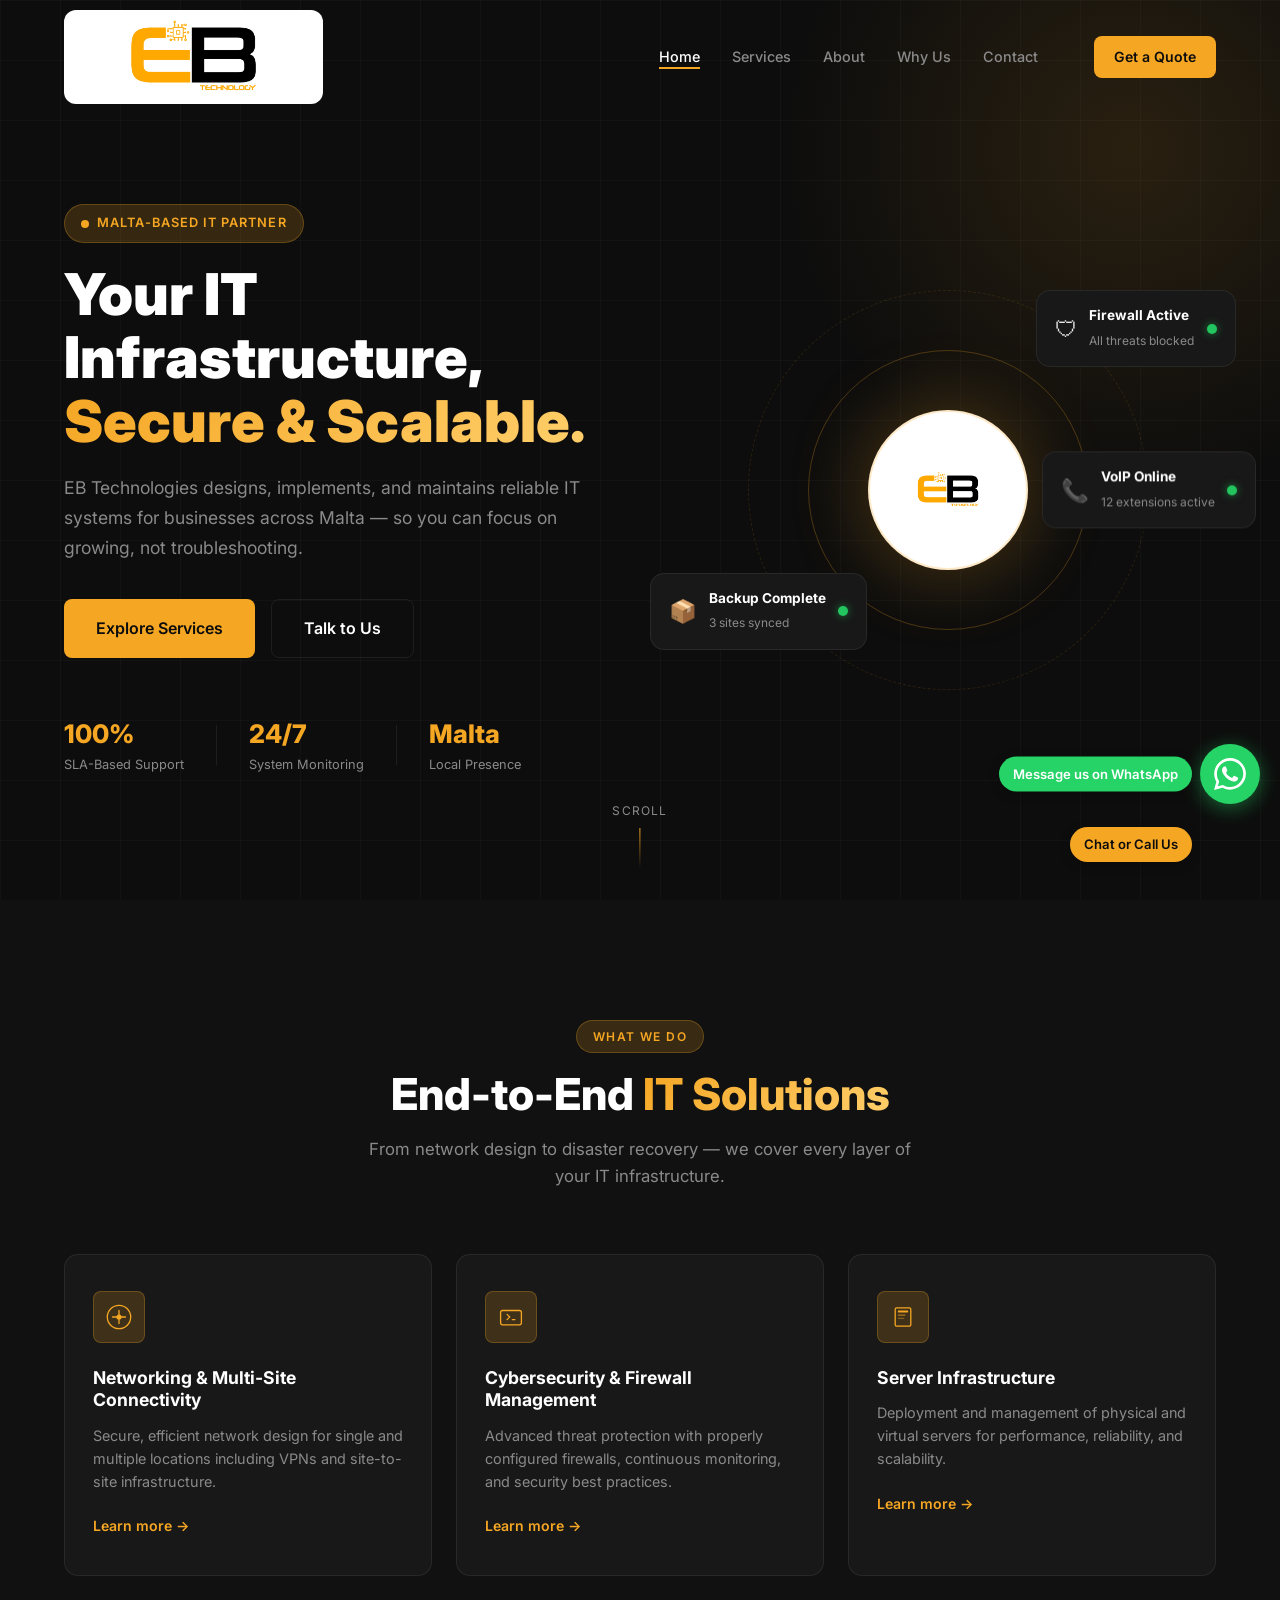
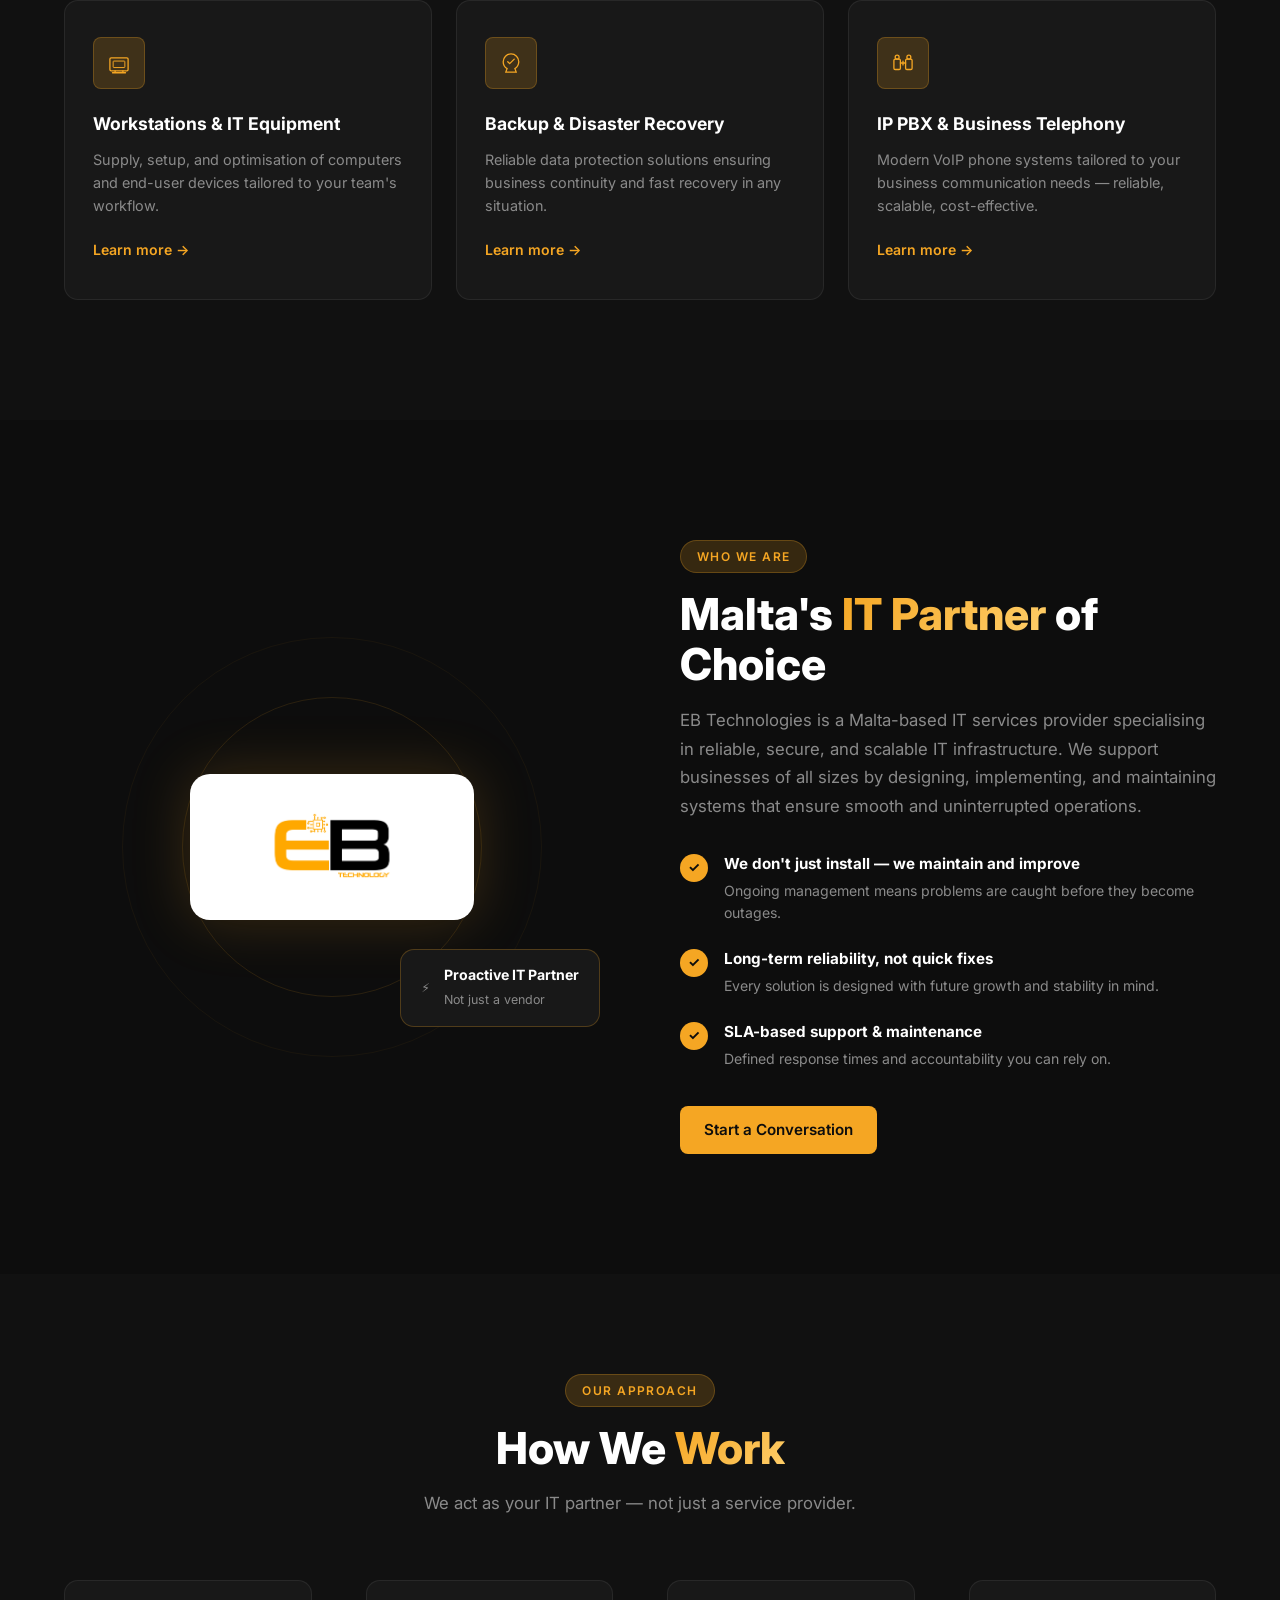
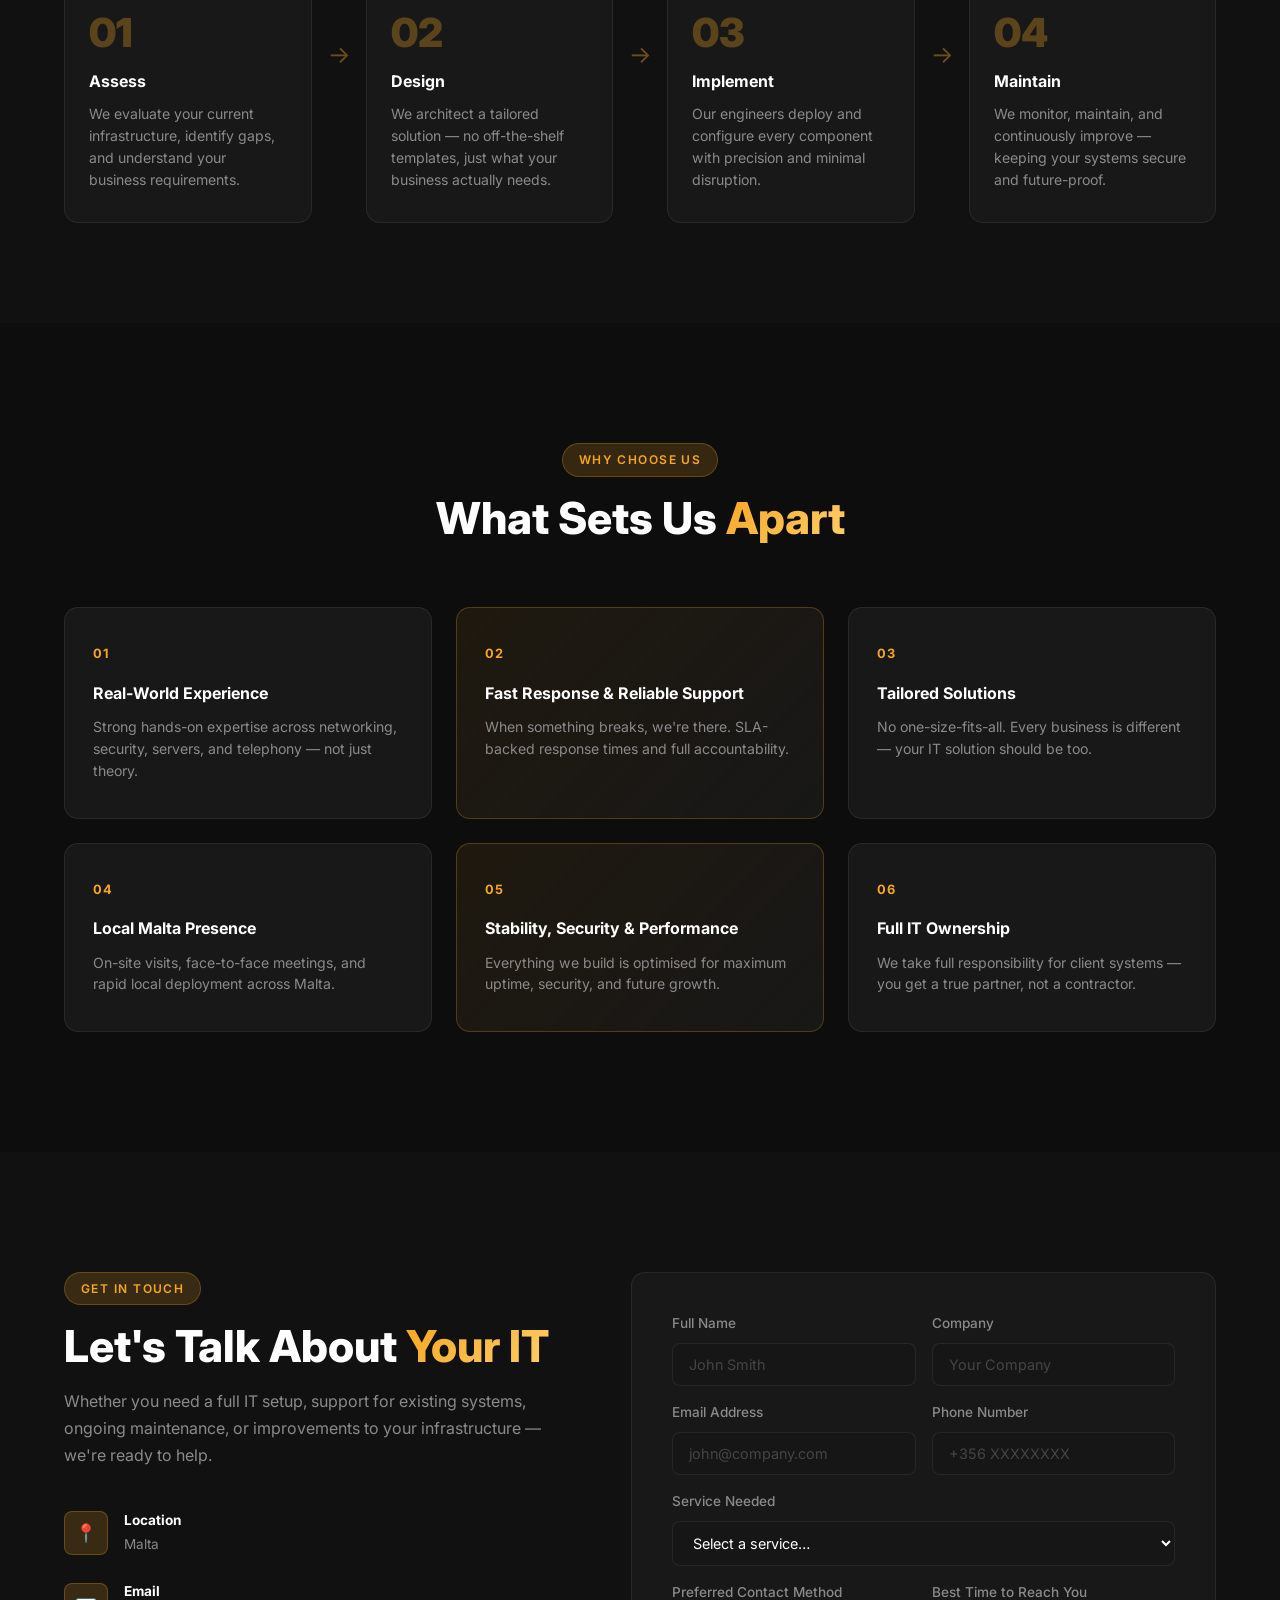
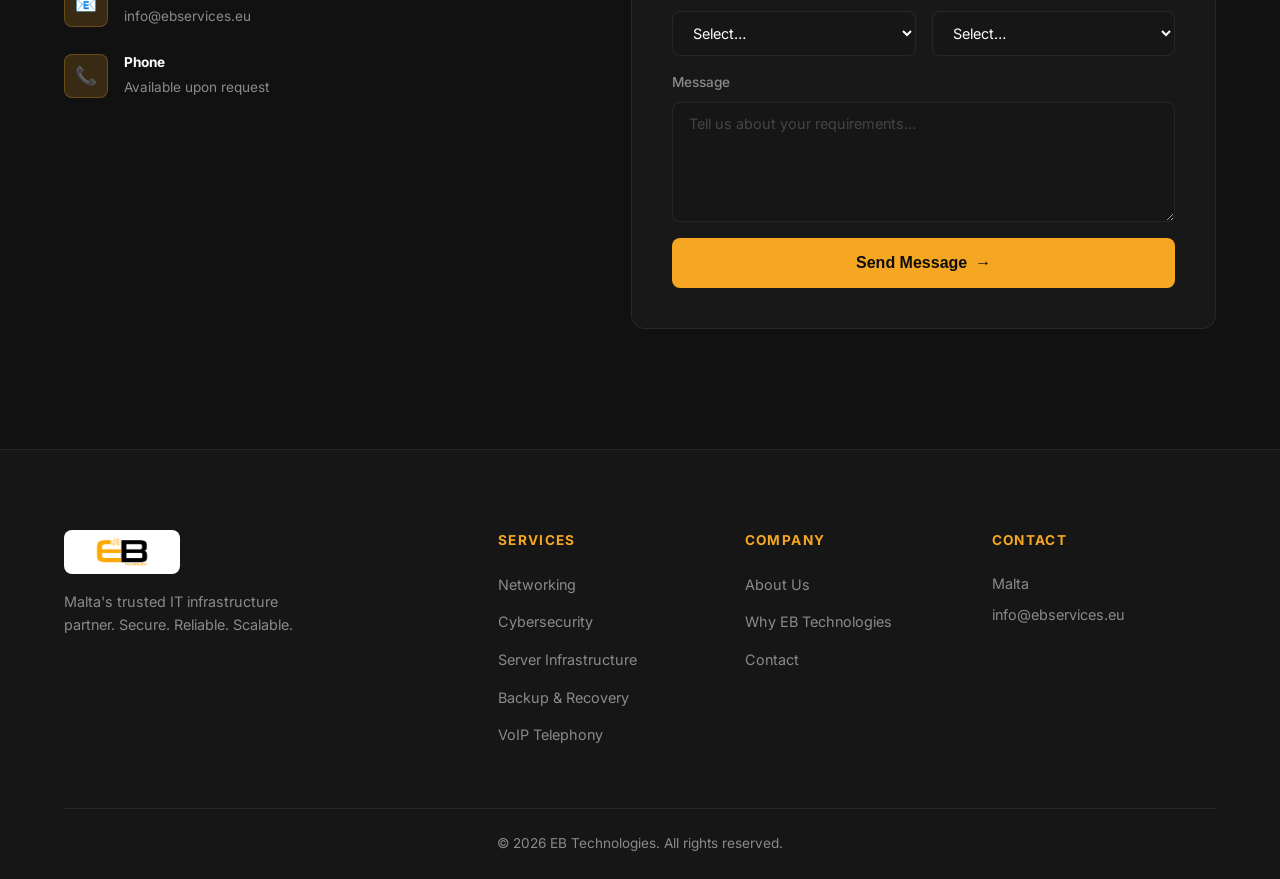
==== commit fe8aab3c: "Group contact buttons, matching colour tooltips, auto-show and hover labels" ====
--- a/index.html
+++ b/index.html
@@ -480,12 +480,15 @@
 
   <!-- WhatsApp Button -->
   <a href="https://wa.me/35699174146?text=Hi%20EB%20Technologies%2C%20I%27d%20like%20to%20enquire%20about%20your%20services."
-     class="whatsapp-btn" target="_blank" rel="noopener" aria-label="Chat with us on WhatsApp">
+     class="whatsapp-btn" target="_blank" rel="noopener" aria-label="Message us on WhatsApp">
     <svg xmlns="http://www.w3.org/2000/svg" viewBox="0 0 24 24" fill="white">
       <path d="M17.472 14.382c-.297-.149-1.758-.867-2.03-.967-.273-.099-.471-.148-.67.15-.197.297-.767.966-.94 1.164-.173.199-.347.223-.644.075-.297-.15-1.255-.463-2.39-1.475-.883-.788-1.48-1.761-1.653-2.059-.173-.297-.018-.458.13-.606.134-.133.298-.347.446-.52.149-.174.198-.298.298-.497.099-.198.05-.371-.025-.52-.075-.149-.669-1.612-.916-2.207-.242-.579-.487-.5-.669-.51-.173-.008-.371-.01-.57-.01-.198 0-.52.074-.792.372-.272.297-1.04 1.016-1.04 2.479 0 1.462 1.065 2.875 1.213 3.074.149.198 2.096 3.2 5.077 4.487.709.306 1.262.489 1.694.625.712.227 1.36.195 1.871.118.571-.085 1.758-.719 2.006-1.413.248-.694.248-1.289.173-1.413-.074-.124-.272-.198-.57-.347m-5.421 7.403h-.004a9.87 9.87 0 01-5.031-1.378l-.361-.214-3.741.982.998-3.648-.235-.374a9.86 9.86 0 01-1.51-5.26c.001-5.45 4.436-9.884 9.888-9.884 2.64 0 5.122 1.03 6.988 2.898a9.825 9.825 0 012.893 6.994c-.003 5.45-4.437 9.884-9.885 9.884m8.413-18.297A11.815 11.815 0 0012.05 0C5.495 0 .16 5.335.157 11.892c0 2.096.547 4.142 1.588 5.945L.057 24l6.305-1.654a11.882 11.882 0 005.683 1.448h.005c6.554 0 11.89-5.335 11.893-11.893a11.821 11.821 0 00-3.48-8.413z"/>
     </svg>
-    <span class="whatsapp-tooltip">Chat with us</span>
+    <span class="btn-tooltip wa-tooltip">Message us on WhatsApp</span>
   </a>
+
+  <!-- 3CX tooltip label -->
+  <div class="tcx-label">Chat or Call Us</div>
 
   <!-- 3CX Live Chat & Talk -->
   <call-us-selector phonesystem-url="https://ebservices.3cx.eu" party="LiveChat307018"></call-us-selector>
--- a/css/style.css
+++ b/css/style.css
@@ -763,11 +763,11 @@
 }
 .footer-bottom p { font-size: .85rem; color: var(--text-muted); }
 
-/* ===== WHATSAPP BUTTON ===== */
+/* ===== FLOATING CONTACT BUTTONS ===== */
 .whatsapp-btn {
   position: fixed;
-  bottom: 110px;
-  right: 24px;
+  bottom: 96px;
+  right: 20px;
   z-index: 999;
   width: 60px;
   height: 60px;
@@ -779,29 +779,54 @@
   box-shadow: 0 4px 20px rgba(37,211,102,.45);
   transition: var(--transition);
 }
-.whatsapp-btn svg {
-  width: 32px;
-  height: 32px;
-}
-.whatsapp-btn:hover {
-  transform: translateY(-4px);
-  box-shadow: 0 8px 30px rgba(37,211,102,.55);
-}
-.whatsapp-tooltip {
+.whatsapp-btn svg { width: 32px; height: 32px; }
+.whatsapp-btn:hover { transform: translateY(-4px); box-shadow: 0 8px 30px rgba(37,211,102,.55); }
+
+/* Shared tooltip style */
+.btn-tooltip {
   position: absolute;
   right: 68px;
-  background: #25D366;
-  color: white;
+  top: 50%;
+  transform: translateY(-50%);
   font-size: .82rem;
   font-weight: 600;
-  padding: 6px 12px;
-  border-radius: 6px;
+  padding: 7px 14px;
+  border-radius: 20px;
   white-space: nowrap;
+  pointer-events: none;
   opacity: 0;
+  transition: opacity .3s ease;
+  box-shadow: 0 3px 12px rgba(0,0,0,.2);
+}
+.wa-tooltip  { background: #25D366; color: #fff; }
+.tcx-tooltip { background: var(--orange); color: var(--black); }
+
+/* Show on hover */
+.whatsapp-btn:hover .btn-tooltip { opacity: 1; }
+
+/* Show on load via JS .auto-show class */
+.btn-tooltip.auto-show { opacity: 1; }
+
+/* 3CX label — fixed, aligned above its button */
+.tcx-label {
+  position: fixed;
+  bottom: 38px;
+  right: 88px;
+  background: var(--orange);
+  color: var(--black);
+  font-size: .82rem;
+  font-weight: 600;
+  padding: 7px 14px;
+  border-radius: 20px;
+  white-space: nowrap;
   pointer-events: none;
-  transition: var(--transition);
-}
-.whatsapp-btn:hover .whatsapp-tooltip { opacity: 1; }
+  opacity: 0;
+  transition: opacity .3s ease;
+  box-shadow: 0 3px 12px rgba(0,0,0,.2);
+  z-index: 998;
+}
+.tcx-label.auto-show,
+.tcx-label.hovered { opacity: 1; }
 
 /* ===== ANIMATIONS ===== */
 .fade-in {
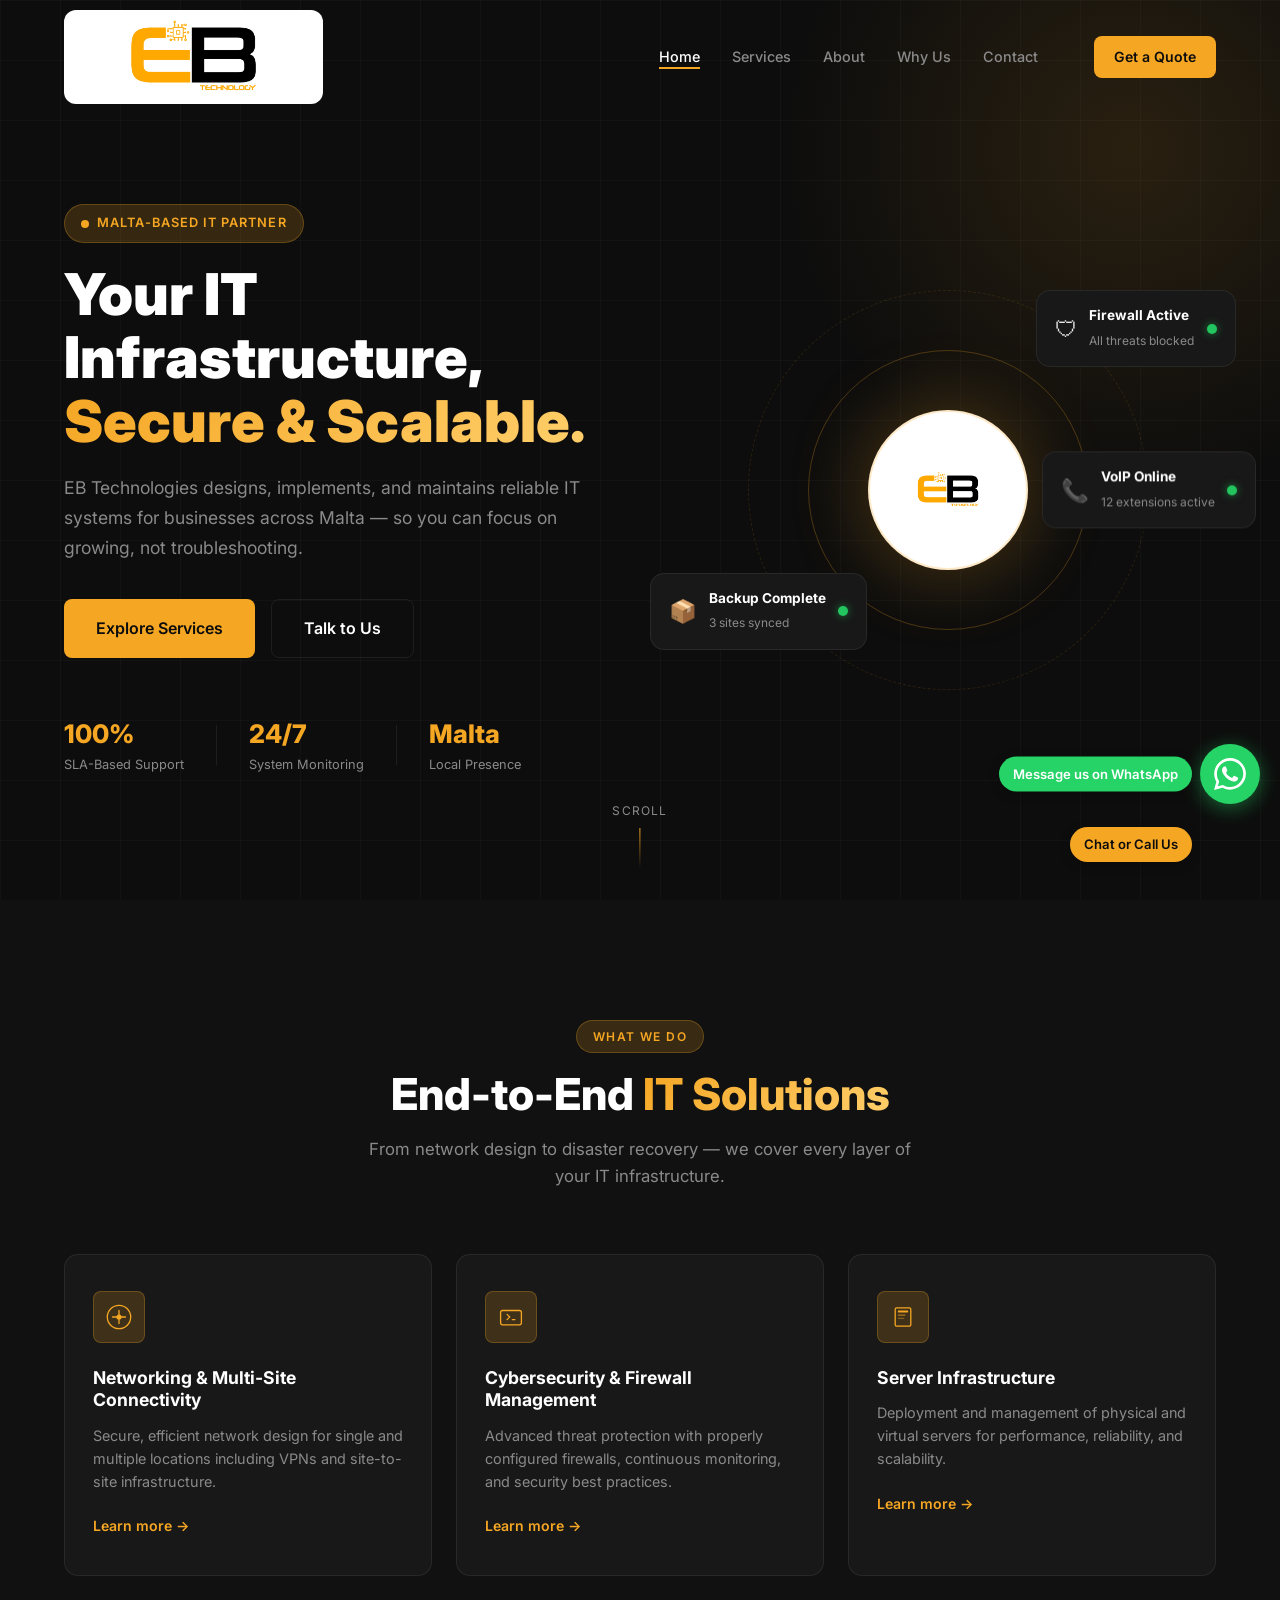
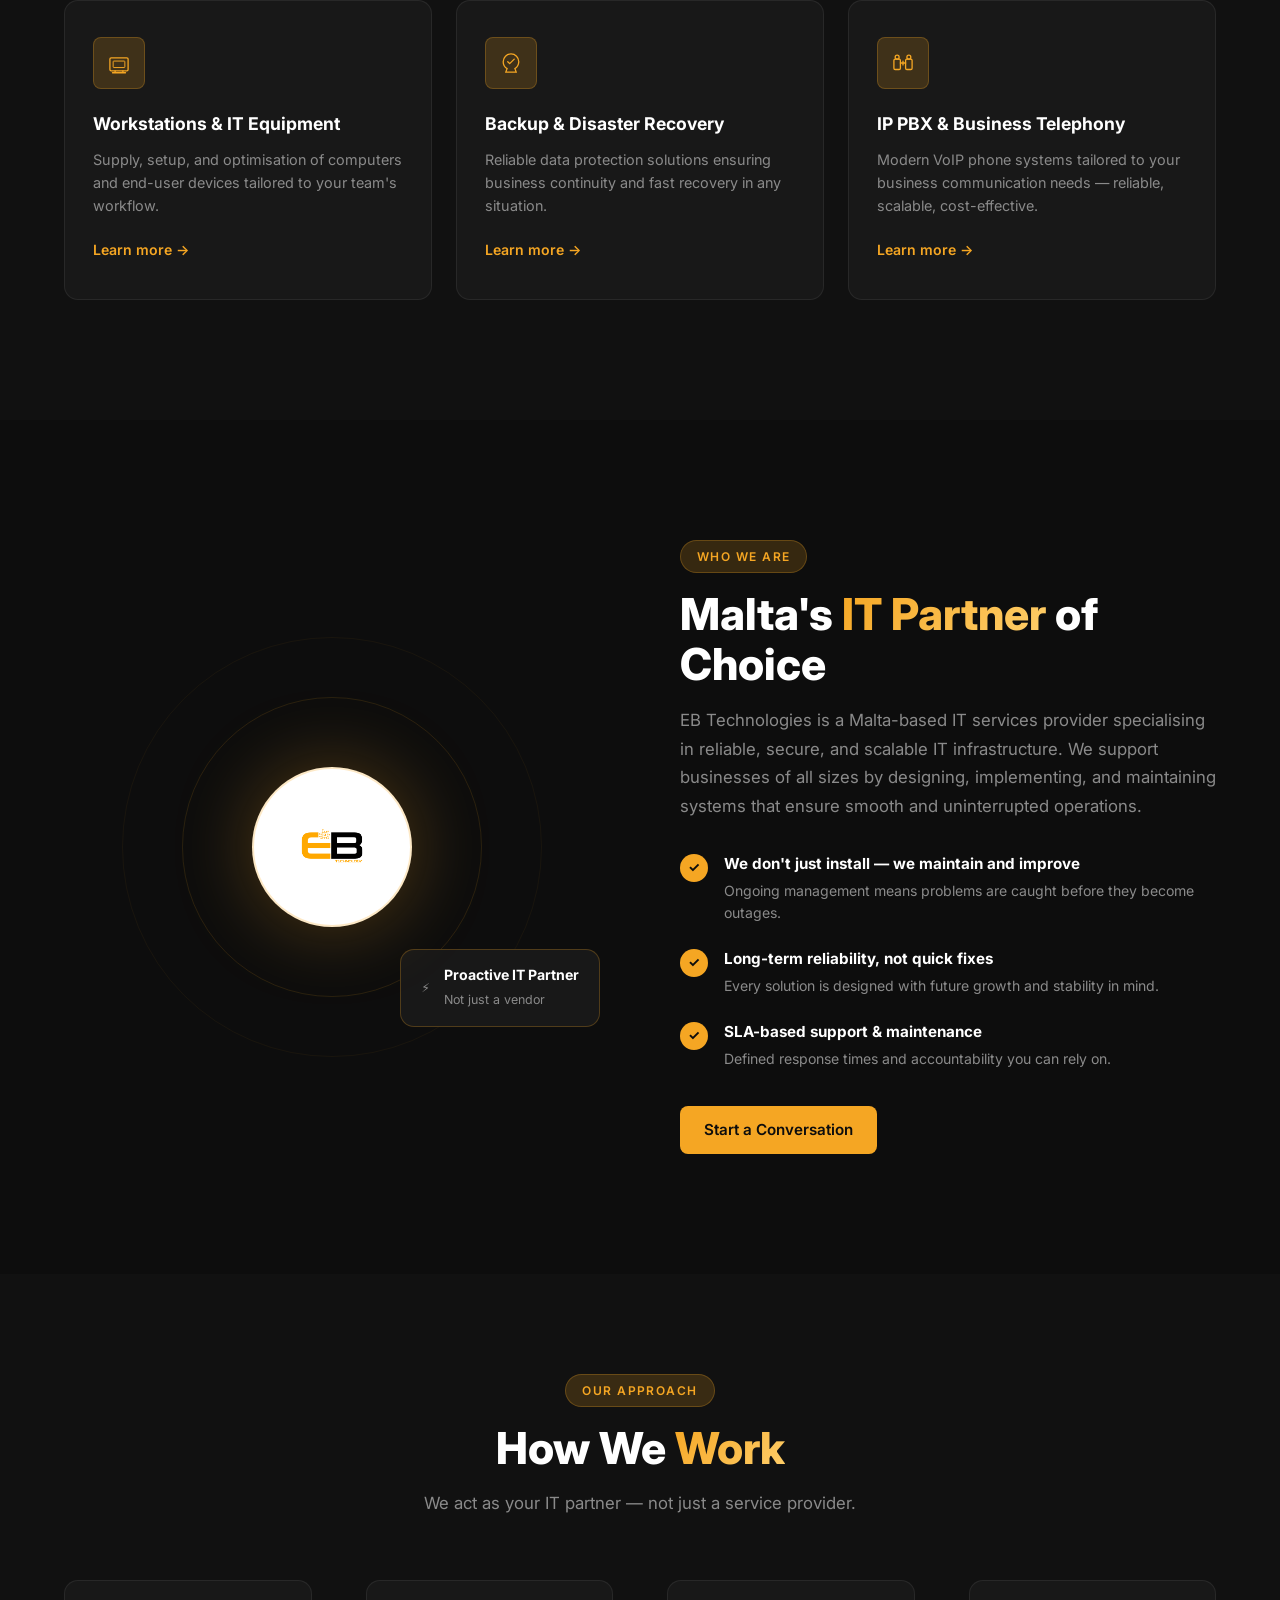
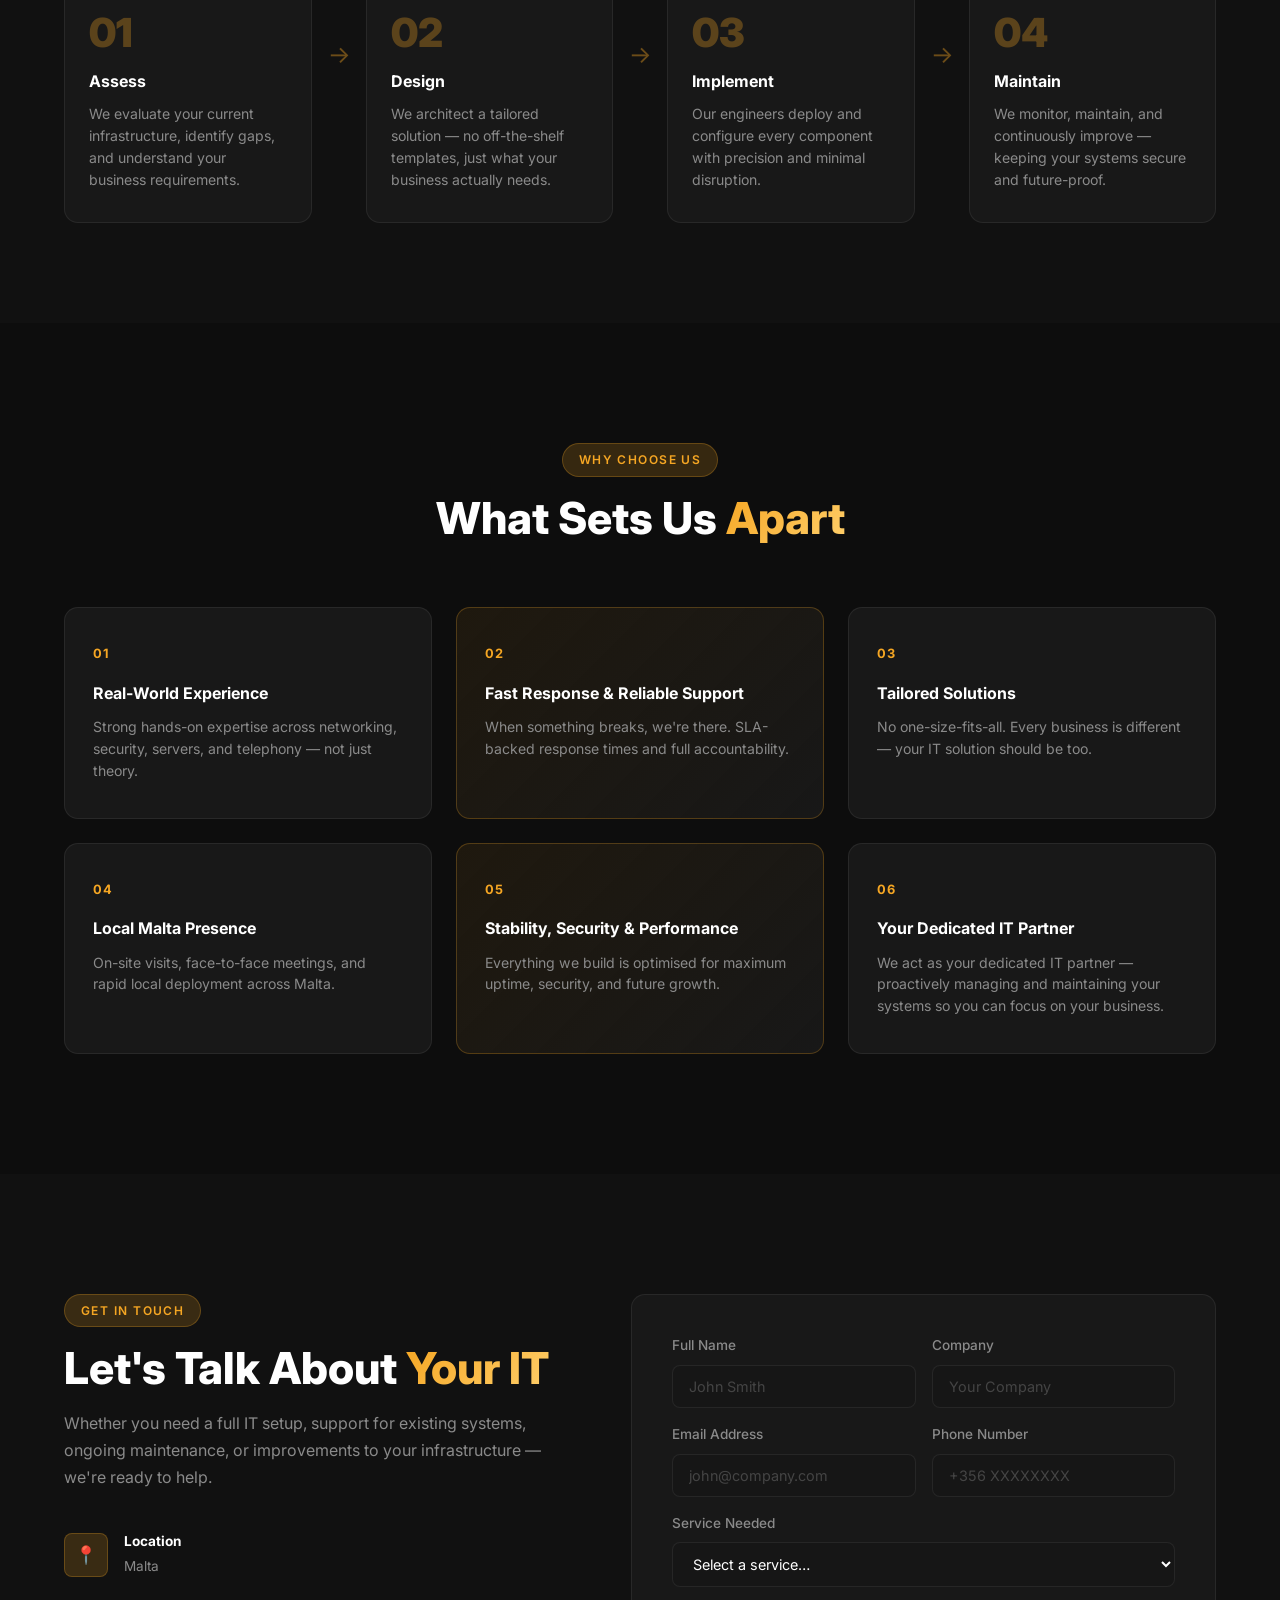
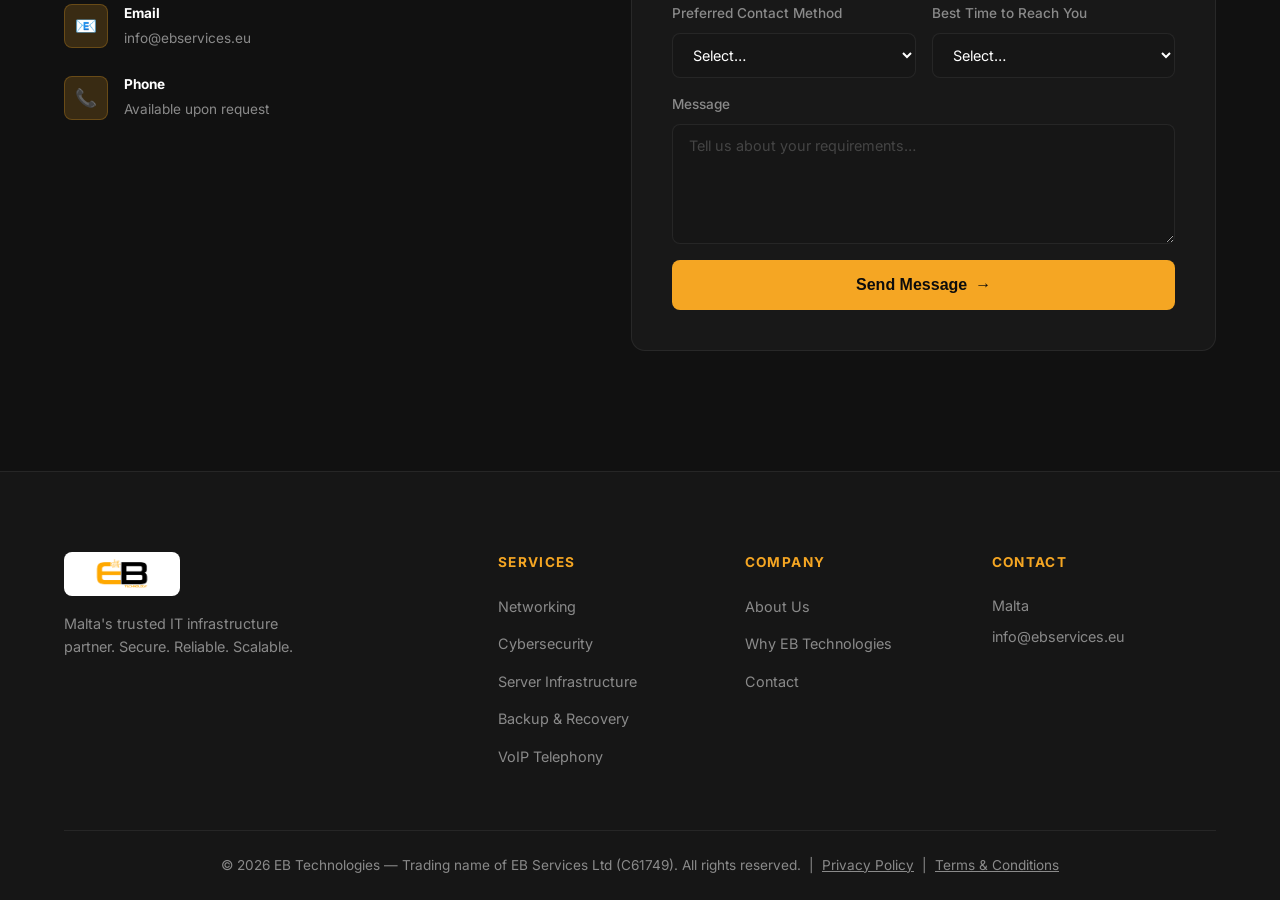
==== commit b4c6d939: "Add favicon, privacy policy, terms & conditions, company number, legal text updates, about circle fi" ====
--- a/index.html
+++ b/index.html
@@ -9,7 +9,10 @@
   <meta property="og:description" content="Reliable, secure, and scalable IT infrastructure solutions for businesses across Malta." />
   <meta property="og:image" content="assets/images/logo.png" />
   <title>EB Technologies – IT Solutions Malta</title>
-  <link rel="icon" type="image/png" href="assets/images/logo.png" />
+  <link rel="apple-touch-icon" sizes="180x180" href="apple-touch-icon.png" />
+  <link rel="icon" type="image/png" sizes="32x32" href="favicon-32x32.png" />
+  <link rel="icon" type="image/png" sizes="16x16" href="favicon-16x16.png" />
+  <link rel="manifest" href="site.webmanifest" />
   <link rel="stylesheet" href="css/style.css" />
   <link rel="preconnect" href="https://fonts.googleapis.com" />
   <link rel="preconnect" href="https://fonts.gstatic.com" crossorigin />
@@ -328,8 +331,8 @@
         </div>
         <div class="why-card">
           <div class="wc-number">06</div>
-          <h3>Full IT Ownership</h3>
-          <p>We take full responsibility for client systems — you get a true partner, not a contractor.</p>
+          <h3>Your Dedicated IT Partner</h3>
+          <p>We act as your dedicated IT partner — proactively managing and maintaining your systems so you can focus on your business.</p>
         </div>
       </div>
     </div>
@@ -473,7 +476,7 @@
         </div>
       </div>
       <div class="footer-bottom">
-        <p>&copy; <span id="year"></span> EB Technologies. All rights reserved.</p>
+        <p>&copy; <span id="year"></span> EB Technologies — Trading name of EB Services Ltd (C61749). All rights reserved. &nbsp;|&nbsp; <a href="privacy.html" style="color:var(--text-muted);text-decoration:underline;">Privacy Policy</a> &nbsp;|&nbsp; <a href="terms.html" style="color:var(--text-muted);text-decoration:underline;">Terms &amp; Conditions</a></p>
       </div>
     </div>
   </footer>
--- a/css/style.css
+++ b/css/style.css
@@ -486,16 +486,20 @@
 }
 .about-image-wrap {
   background: #ffffff;
-  border-radius: 20px;
-  padding: 32px;
+  border-radius: 50%;
+  width: 160px;
+  height: 160px;
+  border: 2px solid var(--border-o);
   position: relative;
   display: flex;
   align-items: center;
   justify-content: center;
-  box-shadow: 0 0 60px rgba(245,166,35,.2);
+  padding: 20px;
+  box-shadow: 0 0 80px rgba(245,166,35,.3);
+  z-index: 2;
 }
 .about-logo {
-  width: 220px;
+  width: 100%;
   position: relative;
   z-index: 2;
 }
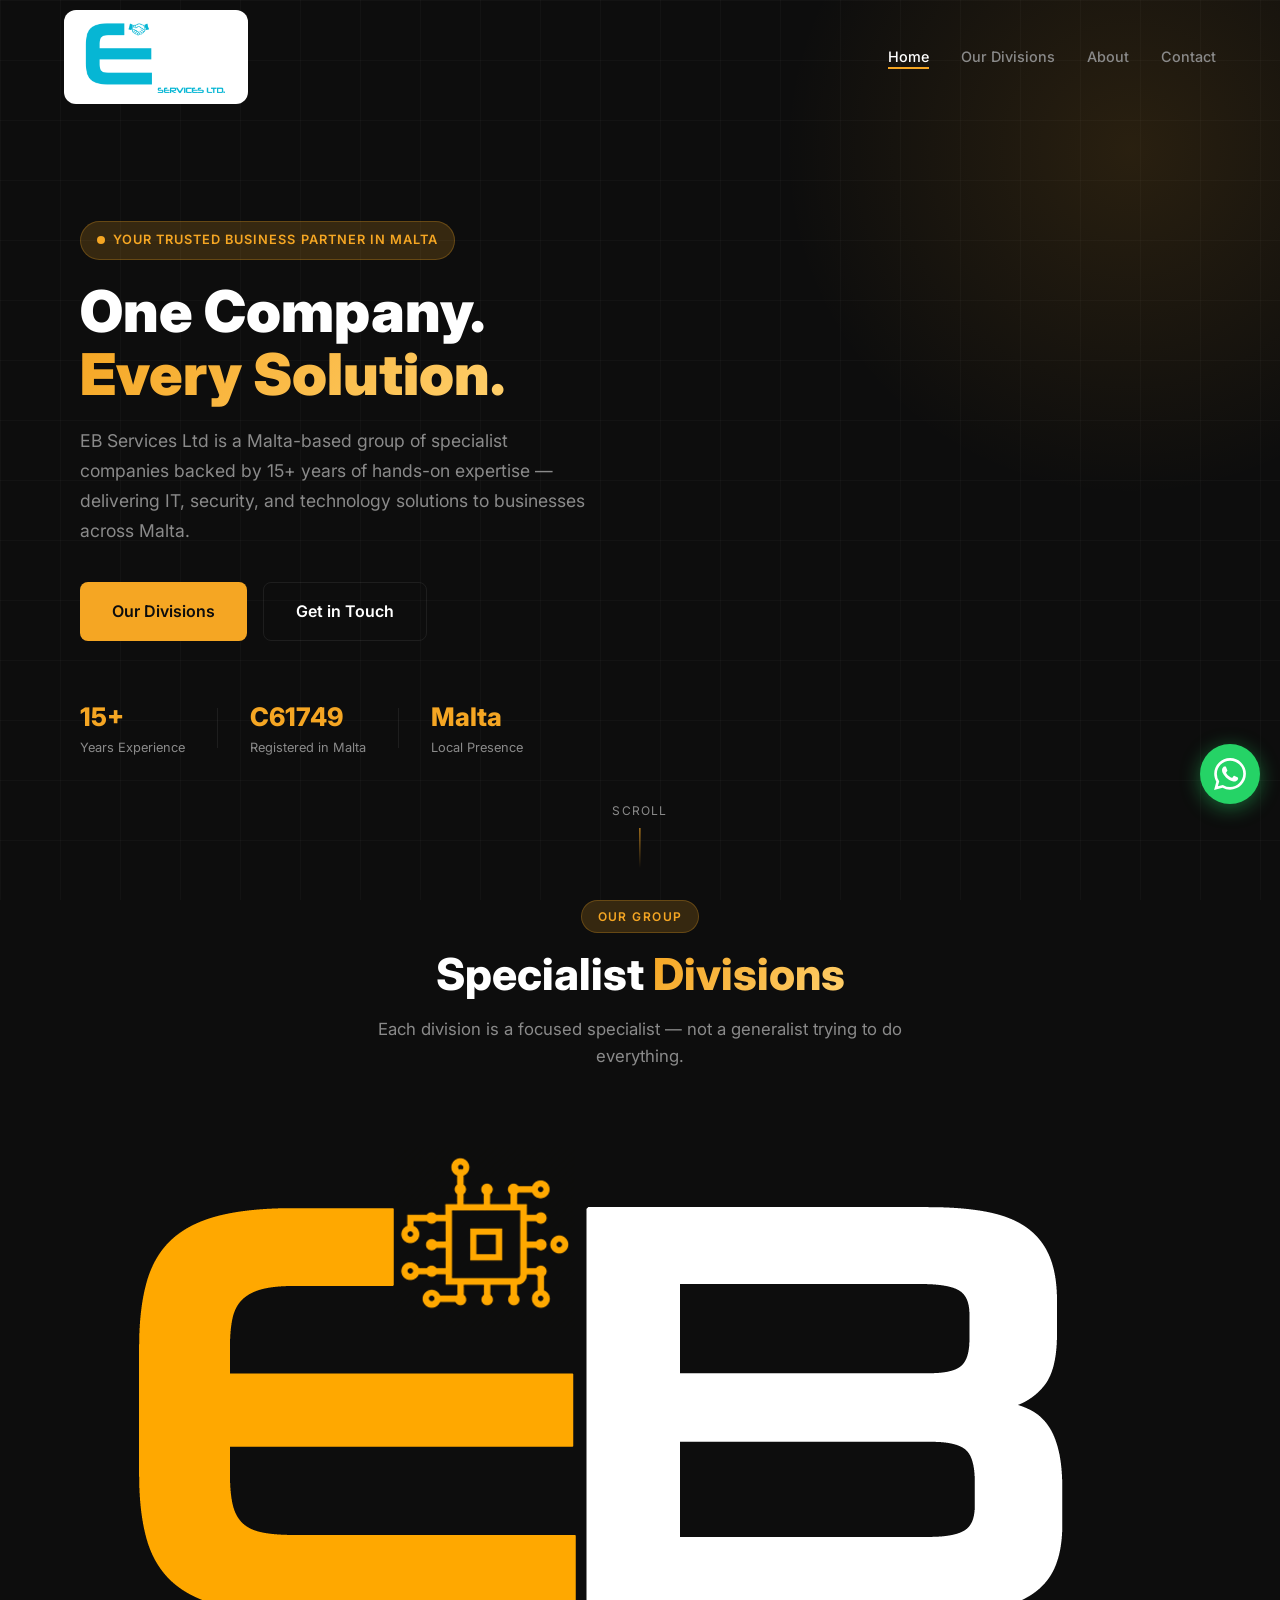
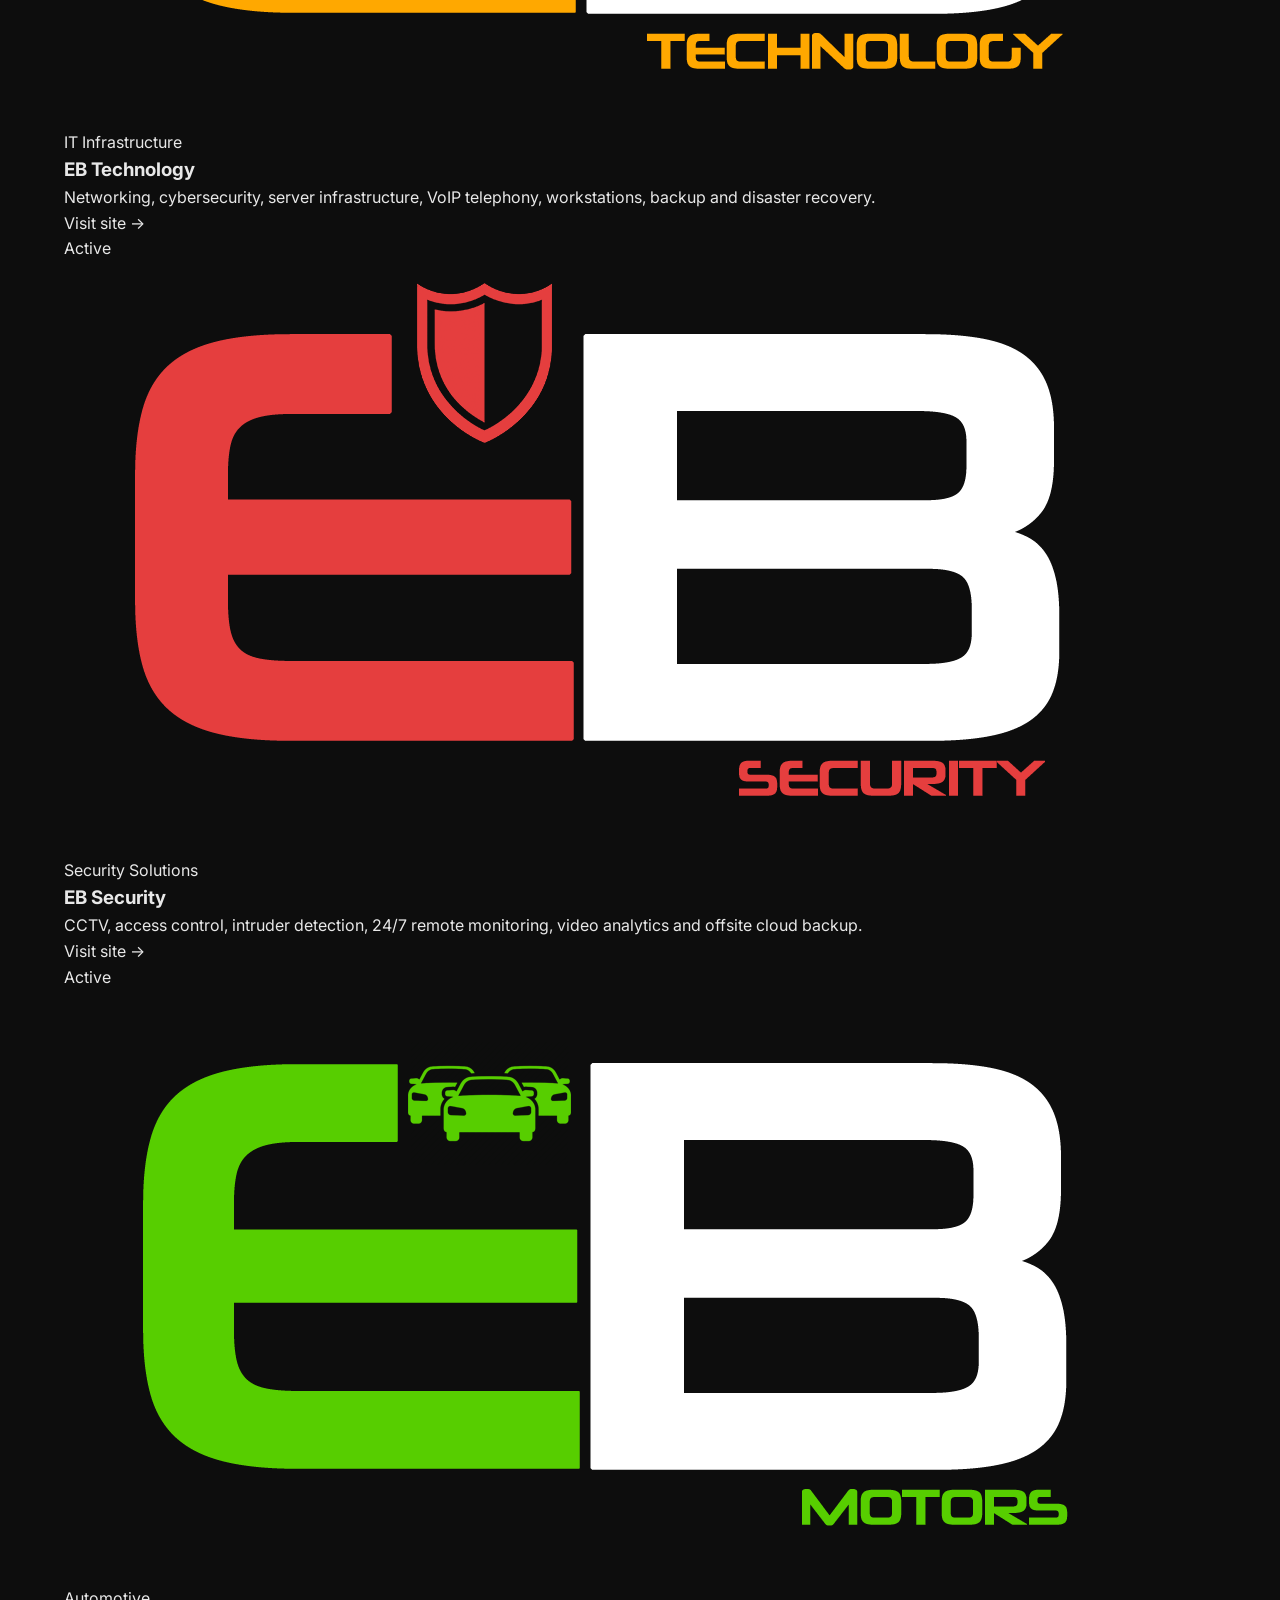
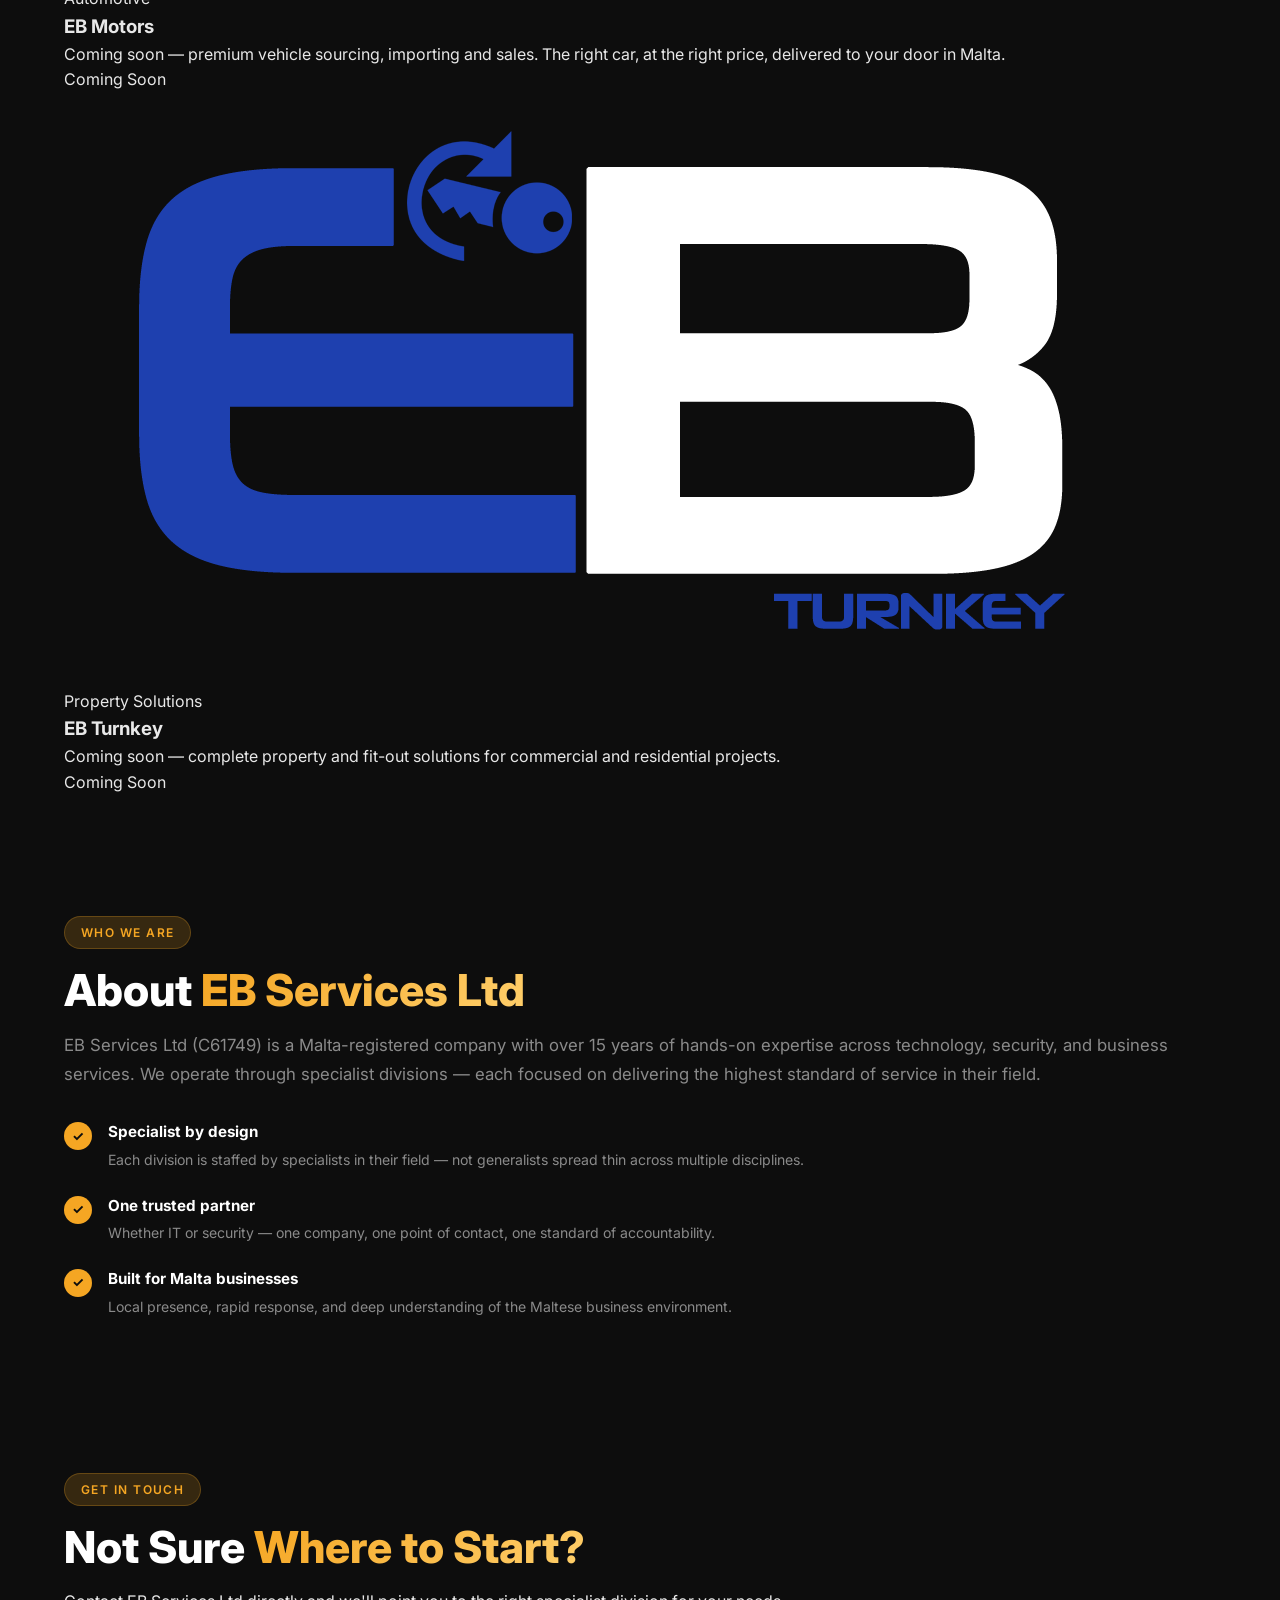
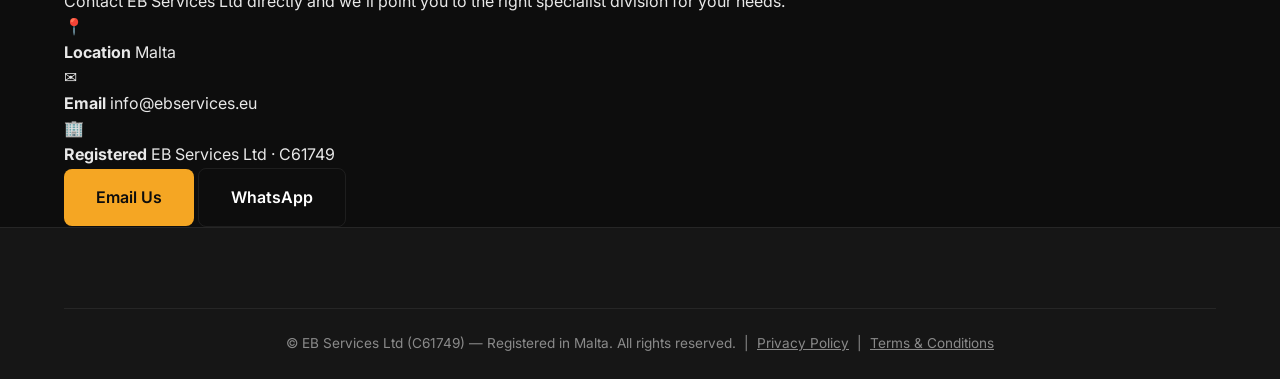
==== commit 0e8f3785: "Remove target blank from hub division links" ====
--- a/index.html
+++ b/index.html
@@ -3,16 +3,13 @@
 <head>
   <meta charset="UTF-8" />
   <meta name="viewport" content="width=device-width, initial-scale=1.0" />
-  <meta name="description" content="EB Technologies – Malta-based IT services provider specialising in networking, cybersecurity, server infrastructure, VoIP, and disaster recovery." />
-  <meta name="keywords" content="IT services Malta, cybersecurity Malta, networking Malta, VoIP Malta, server infrastructure" />
-  <meta property="og:title" content="EB Technologies – IT Solutions Malta" />
-  <meta property="og:description" content="Reliable, secure, and scalable IT infrastructure solutions for businesses across Malta." />
-  <meta property="og:image" content="assets/images/logo.png" />
-  <title>EB Technologies – IT Solutions Malta</title>
+  <meta name="description" content="EB Services Ltd – A Malta-based group of specialist companies covering IT, security, telecommunications and more." />
+  <meta property="og:title" content="EB Services Ltd – Malta" />
+  <meta property="og:description" content="One company. Every solution. Specialist divisions serving businesses across Malta." />
+  <title>EB Services Ltd – Malta</title>
   <link rel="apple-touch-icon" sizes="180x180" href="apple-touch-icon.png" />
   <link rel="icon" type="image/png" sizes="32x32" href="favicon-32x32.png" />
   <link rel="icon" type="image/png" sizes="16x16" href="favicon-16x16.png" />
-  <link rel="manifest" href="site.webmanifest" />
   <link rel="stylesheet" href="css/style.css" />
   <link rel="preconnect" href="https://fonts.googleapis.com" />
   <link rel="preconnect" href="https://fonts.gstatic.com" crossorigin />
@@ -24,16 +21,14 @@
   <nav class="navbar" id="navbar">
     <div class="nav-container">
       <a href="#home" class="nav-logo">
-        <img src="assets/images/logo.png" alt="EB Technologies Logo" />
+        <img src="assets/images/hub-logolight.png" alt="EB Services Ltd" />
       </a>
       <ul class="nav-links" id="nav-links">
-        <li><a href="#home" class="nav-link active">Home</a></li>
-        <li><a href="#services" class="nav-link">Services</a></li>
-        <li><a href="#about" class="nav-link">About</a></li>
-        <li><a href="#why-us" class="nav-link">Why Us</a></li>
-        <li><a href="#contact" class="nav-link">Contact</a></li>
+        <li><a href="#home"      class="nav-link active">Home</a></li>
+        <li><a href="#divisions" class="nav-link">Our Divisions</a></li>
+        <li><a href="#about"     class="nav-link">About</a></li>
+        <li><a href="#contact"   class="nav-link">Contact</a></li>
       </ul>
-      <a href="#contact" class="btn btn-primary nav-cta">Get a Quote</a>
       <button class="hamburger" id="hamburger" aria-label="Toggle menu">
         <span></span><span></span><span></span>
       </button>
@@ -50,29 +45,28 @@
       <div class="hero-content">
         <div class="hero-badge">
           <span class="badge-dot"></span>
-          Malta-Based IT Partner
+          Your Trusted Business Partner in Malta
         </div>
         <h1 class="hero-title">
-          Your IT Infrastructure,<br />
-          <span class="text-gradient">Secure &amp; Scalable.</span>
+          One Company.<br />
+          <span class="text-gradient">Every Solution.</span>
         </h1>
         <p class="hero-sub">
-          EB Technologies designs, implements, and maintains reliable IT systems
-          for businesses across Malta — so you can focus on growing, not troubleshooting.
+          EB Services Ltd is a Malta-based group of specialist companies backed by 15+ years of hands-on expertise — delivering IT, security, and technology solutions to businesses across Malta.
         </p>
         <div class="hero-actions">
-          <a href="#services" class="btn btn-primary btn-lg">Explore Services</a>
-          <a href="#contact" class="btn btn-outline btn-lg">Talk to Us</a>
+          <a href="#divisions" class="btn btn-primary btn-lg">Our Divisions</a>
+          <a href="#contact"   class="btn btn-outline btn-lg">Get in Touch</a>
         </div>
         <div class="hero-stats">
           <div class="stat">
-            <span class="stat-number">100%</span>
-            <span class="stat-label">SLA-Based Support</span>
+            <span class="stat-number">15+</span>
+            <span class="stat-label">Years Experience</span>
           </div>
           <div class="stat-divider"></div>
           <div class="stat">
-            <span class="stat-number">24/7</span>
-            <span class="stat-label">System Monitoring</span>
+            <span class="stat-number">C61749</span>
+            <span class="stat-label">Registered in Malta</span>
           </div>
           <div class="stat-divider"></div>
           <div class="stat">
@@ -81,37 +75,6 @@
           </div>
         </div>
       </div>
-      <div class="hero-visual">
-        <div class="tech-card card-1">
-          <div class="tc-icon">&#128737;</div>
-          <div class="tc-text">
-            <strong>Firewall Active</strong>
-            <span>All threats blocked</span>
-          </div>
-          <div class="tc-status green"></div>
-        </div>
-        <div class="tech-card card-2">
-          <div class="tc-icon">&#128230;</div>
-          <div class="tc-text">
-            <strong>Backup Complete</strong>
-            <span>3 sites synced</span>
-          </div>
-          <div class="tc-status green"></div>
-        </div>
-        <div class="tech-card card-3">
-          <div class="tc-icon">&#128222;</div>
-          <div class="tc-text">
-            <strong>VoIP Online</strong>
-            <span>12 extensions active</span>
-          </div>
-          <div class="tc-status green"></div>
-        </div>
-        <div class="orbit-ring ring-1"></div>
-        <div class="orbit-ring ring-2"></div>
-        <div class="center-logo">
-          <img src="assets/images/logo.png" alt="EB Technologies" />
-        </div>
-      </div>
     </div>
     <div class="scroll-indicator">
       <span>Scroll</span>
@@ -119,80 +82,68 @@
     </div>
   </section>
 
-  <!-- ===== SERVICES ===== -->
-  <section class="services" id="services">
+  <!-- ===== DIVISIONS ===== -->
+  <section class="divisions" id="divisions">
     <div class="container">
       <div class="section-header">
-        <div class="section-badge">What We Do</div>
-        <h2 class="section-title">End-to-End <span class="text-gradient">IT Solutions</span></h2>
-        <p class="section-sub">From network design to disaster recovery — we cover every layer of your IT infrastructure.</p>
-      </div>
-      <div class="services-grid">
-
-        <div class="service-card" data-delay="0">
-          <div class="sc-icon-wrap">
-            <div class="sc-icon">
-              <svg viewBox="0 0 40 40" fill="none"><circle cx="20" cy="20" r="18" stroke="currentColor" stroke-width="2"/><path d="M10 20h20M20 10v20" stroke="currentColor" stroke-width="2" stroke-linecap="round"/><circle cx="20" cy="20" r="4" fill="currentColor"/></svg>
-            </div>
-          </div>
-          <h3>Networking &amp; Multi-Site Connectivity</h3>
-          <p>Secure, efficient network design for single and multiple locations including VPNs and site-to-site infrastructure.</p>
-          <a href="#contact" class="sc-link">Learn more →</a>
-        </div>
-
-        <div class="service-card" data-delay="100">
-          <div class="sc-icon-wrap">
-            <div class="sc-icon">
-              <svg viewBox="0 0 40 40" fill="none"><rect x="4" y="10" width="32" height="22" rx="3" stroke="currentColor" stroke-width="2"/><path d="M14 16l4 4-4 4M22 24h4" stroke="currentColor" stroke-width="2" stroke-linecap="round" stroke-linejoin="round"/></svg>
-            </div>
-          </div>
-          <h3>Cybersecurity &amp; Firewall Management</h3>
-          <p>Advanced threat protection with properly configured firewalls, continuous monitoring, and security best practices.</p>
-          <a href="#contact" class="sc-link">Learn more →</a>
-        </div>
-
-        <div class="service-card" data-delay="200">
-          <div class="sc-icon-wrap">
-            <div class="sc-icon">
-              <svg viewBox="0 0 40 40" fill="none"><rect x="8" y="6" width="24" height="28" rx="2" stroke="currentColor" stroke-width="2"/><rect x="12" y="10" width="16" height="3" rx="1" fill="currentColor"/><rect x="12" y="16" width="12" height="2" rx="1" fill="currentColor" opacity=".6"/><rect x="12" y="21" width="10" height="2" rx="1" fill="currentColor" opacity=".4"/></svg>
-            </div>
-          </div>
-          <h3>Server Infrastructure</h3>
-          <p>Deployment and management of physical and virtual servers for performance, reliability, and scalability.</p>
-          <a href="#contact" class="sc-link">Learn more →</a>
-        </div>
-
-        <div class="service-card" data-delay="300">
-          <div class="sc-icon-wrap">
-            <div class="sc-icon">
-              <svg viewBox="0 0 40 40" fill="none"><rect x="6" y="12" width="28" height="20" rx="2" stroke="currentColor" stroke-width="2"/><path d="M14 32v3M26 32v3M10 35h20" stroke="currentColor" stroke-width="2" stroke-linecap="round"/><rect x="11" y="17" width="18" height="10" rx="1" stroke="currentColor" stroke-width="1.5"/></svg>
-            </div>
-          </div>
-          <h3>Workstations &amp; IT Equipment</h3>
-          <p>Supply, setup, and optimisation of computers and end-user devices tailored to your team's workflow.</p>
-          <a href="#contact" class="sc-link">Learn more →</a>
-        </div>
-
-        <div class="service-card" data-delay="400">
-          <div class="sc-icon-wrap">
-            <div class="sc-icon">
-              <svg viewBox="0 0 40 40" fill="none"><path d="M20 6C13.37 6 8 11.37 8 18c0 4.5 2.4 8.44 5.98 10.62L12 34h16l-1.98-5.38A13.94 13.94 0 0032 18c0-6.63-5.37-12-12-12z" stroke="currentColor" stroke-width="2"/><path d="M15 18l3 3 7-7" stroke="currentColor" stroke-width="2" stroke-linecap="round" stroke-linejoin="round"/></svg>
-            </div>
-          </div>
-          <h3>Backup &amp; Disaster Recovery</h3>
-          <p>Reliable data protection solutions ensuring business continuity and fast recovery in any situation.</p>
-          <a href="#contact" class="sc-link">Learn more →</a>
-        </div>
-
-        <div class="service-card" data-delay="500">
-          <div class="sc-icon-wrap">
-            <div class="sc-icon">
-              <svg viewBox="0 0 40 40" fill="none"><rect x="6" y="14" width="10" height="16" rx="2" stroke="currentColor" stroke-width="2"/><rect x="24" y="14" width="10" height="16" rx="2" stroke="currentColor" stroke-width="2"/><path d="M16 20h8M20 17v6" stroke="currentColor" stroke-width="2" stroke-linecap="round"/><circle cx="11" cy="11" r="3" stroke="currentColor" stroke-width="2"/><circle cx="29" cy="11" r="3" stroke="currentColor" stroke-width="2"/></svg>
-            </div>
-          </div>
-          <h3>IP PBX &amp; Business Telephony</h3>
-          <p>Modern VoIP phone systems tailored to your business communication needs — reliable, scalable, cost-effective.</p>
-          <a href="#contact" class="sc-link">Learn more →</a>
+        <div class="section-badge">Our Group</div>
+        <h2 class="section-title">Specialist <span class="text-gradient">Divisions</span></h2>
+        <p class="section-sub">Each division is a focused specialist — not a generalist trying to do everything.</p>
+      </div>
+      <div class="divisions-grid">
+
+        <a href="/it/" class="division-card tech-card-div">
+          <div class="div-accent"></div>
+          <div class="div-logo-wrap">
+            <img src="it/assets/images/logolight.png" alt="EB Technology" />
+          </div>
+          <div class="div-content">
+            <span class="div-label">IT Infrastructure</span>
+            <h3>EB Technology</h3>
+            <p>Networking, cybersecurity, server infrastructure, VoIP telephony, workstations, backup and disaster recovery.</p>
+            <span class="div-link">Visit site →</span>
+          </div>
+          <div class="div-badge">Active</div>
+        </a>
+
+        <a href="/security/" class="division-card security-card-div">
+          <div class="div-accent"></div>
+          <div class="div-logo-wrap">
+            <img src="security/logolight.png" alt="EB Security" />
+          </div>
+          <div class="div-content">
+            <span class="div-label">Security Solutions</span>
+            <h3>EB Security</h3>
+            <p>CCTV, access control, intruder detection, 24/7 remote monitoring, video analytics and offsite cloud backup.</p>
+            <span class="div-link">Visit site →</span>
+          </div>
+          <div class="div-badge">Active</div>
+        </a>
+
+        <div class="division-card motors-card-div coming-soon">
+          <div class="div-accent"></div>
+          <div class="div-logo-wrap">
+            <img src="assets/images/ebmotors-logolight.png" alt="EB Motors" />
+          </div>
+          <div class="div-content">
+            <span class="div-label">Automotive</span>
+            <h3>EB Motors</h3>
+            <p>Coming soon — premium vehicle sourcing, importing and sales. The right car, at the right price, delivered to your door in Malta.</p>
+            <span class="div-link coming">Coming Soon</span>
+          </div>
+        </div>
+
+        <div class="division-card turnkey-card-div coming-soon">
+          <div class="div-accent"></div>
+          <div class="div-logo-wrap">
+            <img src="assets/images/ebturnkey-logo-light.png" alt="EB Turnkey" />
+          </div>
+          <div class="div-content">
+            <span class="div-label">Property Solutions</span>
+            <h3>EB Turnkey</h3>
+            <p>Coming soon — complete property and fit-out solutions for commercial and residential projects.</p>
+            <span class="div-link coming">Coming Soon</span>
+          </div>
         </div>
 
       </div>
@@ -202,242 +153,66 @@
   <!-- ===== ABOUT ===== -->
   <section class="about" id="about">
     <div class="container">
-      <div class="about-grid">
-        <div class="about-visual">
-          <div class="about-ring r1"></div>
-          <div class="about-ring r2"></div>
-          <div class="about-image-wrap">
-            <img src="assets/images/logo.png" alt="EB Technologies" class="about-logo" />
-          </div>
-          <div class="about-badge-float">
-            <span class="abf-icon">&#9889;</span>
+      <div class="about-inner">
+        <div class="section-badge">Who We Are</div>
+        <h2 class="section-title">About <span class="text-gradient">EB Services Ltd</span></h2>
+        <p class="about-lead">
+          EB Services Ltd (C61749) is a Malta-registered company with over 15 years of hands-on expertise across technology, security, and business services. We operate through specialist divisions — each focused on delivering the highest standard of service in their field.
+        </p>
+        <div class="about-points">
+          <div class="ap">
+            <div class="ap-icon">✓</div>
             <div>
-              <strong>Proactive IT Partner</strong>
-              <span>Not just a vendor</span>
+              <strong>Specialist by design</strong>
+              <p>Each division is staffed by specialists in their field — not generalists spread thin across multiple disciplines.</p>
             </div>
           </div>
-        </div>
-        <div class="about-content">
-          <div class="section-badge">Who We Are</div>
-          <h2 class="section-title">Malta's <span class="text-gradient">IT Partner</span> of Choice</h2>
-          <p class="about-lead">
-            EB Technologies is a Malta-based IT services provider specialising in reliable, secure, and scalable IT infrastructure. We support businesses of all sizes by designing, implementing, and maintaining systems that ensure smooth and uninterrupted operations.
-          </p>
-          <div class="about-points">
-            <div class="ap">
-              <div class="ap-icon">&#10003;</div>
-              <div>
-                <strong>We don't just install — we maintain and improve</strong>
-                <p>Ongoing management means problems are caught before they become outages.</p>
-              </div>
+          <div class="ap">
+            <div class="ap-icon">✓</div>
+            <div>
+              <strong>One trusted partner</strong>
+              <p>Whether IT or security — one company, one point of contact, one standard of accountability.</p>
             </div>
-            <div class="ap">
-              <div class="ap-icon">&#10003;</div>
-              <div>
-                <strong>Long-term reliability, not quick fixes</strong>
-                <p>Every solution is designed with future growth and stability in mind.</p>
-              </div>
+          </div>
+          <div class="ap">
+            <div class="ap-icon">✓</div>
+            <div>
+              <strong>Built for Malta businesses</strong>
+              <p>Local presence, rapid response, and deep understanding of the Maltese business environment.</p>
             </div>
-            <div class="ap">
-              <div class="ap-icon">&#10003;</div>
-              <div>
-                <strong>SLA-based support &amp; maintenance</strong>
-                <p>Defined response times and accountability you can rely on.</p>
-              </div>
-            </div>
-          </div>
-          <a href="#contact" class="btn btn-primary">Start a Conversation</a>
-        </div>
-      </div>
-    </div>
-  </section>
-
-  <!-- ===== HOW WE WORK ===== -->
-  <section class="how-we-work">
-    <div class="container">
-      <div class="section-header">
-        <div class="section-badge">Our Approach</div>
-        <h2 class="section-title">How We <span class="text-gradient">Work</span></h2>
-        <p class="section-sub">We act as your IT partner — not just a service provider.</p>
-      </div>
-      <div class="process-steps">
-        <div class="process-step">
-          <div class="ps-number">01</div>
-          <div class="ps-content">
-            <h3>Assess</h3>
-            <p>We evaluate your current infrastructure, identify gaps, and understand your business requirements.</p>
-          </div>
-        </div>
-        <div class="process-arrow">→</div>
-        <div class="process-step">
-          <div class="ps-number">02</div>
-          <div class="ps-content">
-            <h3>Design</h3>
-            <p>We architect a tailored solution — no off-the-shelf templates, just what your business actually needs.</p>
-          </div>
-        </div>
-        <div class="process-arrow">→</div>
-        <div class="process-step">
-          <div class="ps-number">03</div>
-          <div class="ps-content">
-            <h3>Implement</h3>
-            <p>Our engineers deploy and configure every component with precision and minimal disruption.</p>
-          </div>
-        </div>
-        <div class="process-arrow">→</div>
-        <div class="process-step">
-          <div class="ps-number">04</div>
-          <div class="ps-content">
-            <h3>Maintain</h3>
-            <p>We monitor, maintain, and continuously improve — keeping your systems secure and future-proof.</p>
-          </div>
-        </div>
-      </div>
-    </div>
-  </section>
-
-  <!-- ===== WHY US ===== -->
-  <section class="why-us" id="why-us">
-    <div class="container">
-      <div class="section-header">
-        <div class="section-badge">Why Choose Us</div>
-        <h2 class="section-title">What Sets Us <span class="text-gradient">Apart</span></h2>
-      </div>
-      <div class="why-grid">
-        <div class="why-card">
-          <div class="wc-number">01</div>
-          <h3>Real-World Experience</h3>
-          <p>Strong hands-on expertise across networking, security, servers, and telephony — not just theory.</p>
-        </div>
-        <div class="why-card featured">
-          <div class="wc-number">02</div>
-          <h3>Fast Response &amp; Reliable Support</h3>
-          <p>When something breaks, we're there. SLA-backed response times and full accountability.</p>
-        </div>
-        <div class="why-card">
-          <div class="wc-number">03</div>
-          <h3>Tailored Solutions</h3>
-          <p>No one-size-fits-all. Every business is different — your IT solution should be too.</p>
-        </div>
-        <div class="why-card">
-          <div class="wc-number">04</div>
-          <h3>Local Malta Presence</h3>
-          <p>On-site visits, face-to-face meetings, and rapid local deployment across Malta.</p>
-        </div>
-        <div class="why-card featured">
-          <div class="wc-number">05</div>
-          <h3>Stability, Security &amp; Performance</h3>
-          <p>Everything we build is optimised for maximum uptime, security, and future growth.</p>
-        </div>
-        <div class="why-card">
-          <div class="wc-number">06</div>
-          <h3>Your Dedicated IT Partner</h3>
-          <p>We act as your dedicated IT partner — proactively managing and maintaining your systems so you can focus on your business.</p>
+          </div>
         </div>
       </div>
     </div>
   </section>
 
   <!-- ===== CONTACT ===== -->
-  <section class="contact" id="contact">
-    <div class="container">
-      <div class="contact-grid">
-        <div class="contact-info">
-          <div class="section-badge">Get In Touch</div>
-          <h2 class="section-title">Let's Talk About <span class="text-gradient">Your IT</span></h2>
-          <p>Whether you need a full IT setup, support for existing systems, ongoing maintenance, or improvements to your infrastructure — we're ready to help.</p>
-          <div class="contact-details">
-            <div class="cd-item">
-              <div class="cd-icon">&#128205;</div>
-              <div>
-                <strong>Location</strong>
-                <span>Malta</span>
-              </div>
-            </div>
-            <div class="cd-item">
-              <div class="cd-icon">&#128231;</div>
-              <div>
-                <strong>Email</strong>
-                <span>info@ebservices.eu</span>
-              </div>
-            </div>
-            <div class="cd-item">
-              <div class="cd-icon">&#128222;</div>
-              <div>
-                <strong>Phone</strong>
-                <span>Available upon request</span>
-              </div>
-            </div>
-          </div>
-        </div>
-        <div class="contact-form-wrap">
-          <form class="contact-form" id="contact-form" novalidate>
-            <div class="form-row">
-              <div class="form-group">
-                <label for="name">Full Name</label>
-                <input type="text" id="name" name="name" placeholder="John Smith" required />
-              </div>
-              <div class="form-group">
-                <label for="company">Company</label>
-                <input type="text" id="company" name="company" placeholder="Your Company" />
-              </div>
-            </div>
-            <div class="form-row">
-              <div class="form-group">
-                <label for="email">Email Address</label>
-                <input type="email" id="email" name="email" placeholder="john@company.com" required />
-              </div>
-              <div class="form-group">
-                <label for="phone">Phone Number</label>
-                <input type="tel" id="phone" name="phone" placeholder="+356 XXXXXXXX" />
-              </div>
-            </div>
-            <div class="form-group">
-              <label for="service">Service Needed</label>
-              <select id="service" name="service">
-                <option value="">Select a service…</option>
-                <option>Networking &amp; Multi-Site Connectivity</option>
-                <option>Cybersecurity &amp; Firewall Management</option>
-                <option>Server Infrastructure</option>
-                <option>Workstations &amp; IT Equipment</option>
-                <option>Backup &amp; Disaster Recovery</option>
-                <option>IP PBX &amp; Business Telephony</option>
-                <option>General IT Support</option>
-                <option>Other</option>
-              </select>
-            </div>
-            <div class="form-row">
-              <div class="form-group">
-                <label for="contact-method">Preferred Contact Method</label>
-                <select id="contact-method" name="contact_method">
-                  <option value="">Select…</option>
-                  <option>Email</option>
-                  <option>Phone</option>
-                  <option>WhatsApp</option>
-                </select>
-              </div>
-              <div class="form-group">
-                <label for="best-time">Best Time to Reach You</label>
-                <select id="best-time" name="best_time">
-                  <option value="">Select…</option>
-                  <option>Morning (8am – 12pm)</option>
-                  <option>Afternoon (12pm – 5pm)</option>
-                  <option>Evening (5pm – 8pm)</option>
-                </select>
-              </div>
-            </div>
-            <div class="form-group">
-              <label for="message">Message</label>
-              <textarea id="message" name="message" rows="4" placeholder="Tell us about your requirements…" required></textarea>
-            </div>
-            <button type="submit" class="btn btn-primary btn-lg btn-full">
-              <span class="btn-text">Send Message</span>
-              <span class="btn-icon">&#8594;</span>
-            </button>
-            <div class="form-success" id="form-success">
-              Thanks! We'll be in touch within 24 hours.
-            </div>
-          </form>
+  <section class="contact-section" id="contact">
+    <div class="container">
+      <div class="contact-inner">
+        <div class="section-badge">Get In Touch</div>
+        <h2 class="section-title">Not Sure <span class="text-gradient">Where to Start?</span></h2>
+        <p class="contact-sub">Contact EB Services Ltd directly and we'll point you to the right specialist division for your needs.</p>
+        <div class="contact-cards">
+          <div class="contact-card">
+            <div class="cc-icon">📍</div>
+            <strong>Location</strong>
+            <span>Malta</span>
+          </div>
+          <div class="contact-card">
+            <div class="cc-icon">✉️</div>
+            <strong>Email</strong>
+            <span>info@ebservices.eu</span>
+          </div>
+          <div class="contact-card">
+            <div class="cc-icon">🏢</div>
+            <strong>Registered</strong>
+            <span>EB Services Ltd · C61749</span>
+          </div>
+        </div>
+        <div class="contact-actions">
+          <a href="mailto:info@ebservices.eu" class="btn btn-primary btn-lg">Email Us</a>
+          <a href="https://wa.me/35699174146" class="btn btn-outline btn-lg" target="_blank">WhatsApp</a>
         </div>
       </div>
     </div>
@@ -446,43 +221,14 @@
   <!-- ===== FOOTER ===== -->
   <footer class="footer">
     <div class="container">
-      <div class="footer-grid">
-        <div class="footer-brand">
-          <img src="assets/images/logo.png" alt="EB Technologies" class="footer-logo" />
-          <p>Malta's trusted IT infrastructure partner. Secure. Reliable. Scalable.</p>
-        </div>
-        <div class="footer-links">
-          <h4>Services</h4>
-          <ul>
-            <li><a href="#services">Networking</a></li>
-            <li><a href="#services">Cybersecurity</a></li>
-            <li><a href="#services">Server Infrastructure</a></li>
-            <li><a href="#services">Backup &amp; Recovery</a></li>
-            <li><a href="#services">VoIP Telephony</a></li>
-          </ul>
-        </div>
-        <div class="footer-links">
-          <h4>Company</h4>
-          <ul>
-            <li><a href="#about">About Us</a></li>
-            <li><a href="#why-us">Why EB Technologies</a></li>
-            <li><a href="#contact">Contact</a></li>
-          </ul>
-        </div>
-        <div class="footer-contact">
-          <h4>Contact</h4>
-          <p>Malta</p>
-          <p>info@ebservices.eu</p>
-        </div>
-      </div>
       <div class="footer-bottom">
-        <p>&copy; <span id="year"></span> EB Technologies — Trading name of EB Services Ltd (C61749). All rights reserved. &nbsp;|&nbsp; <a href="privacy.html" style="color:var(--text-muted);text-decoration:underline;">Privacy Policy</a> &nbsp;|&nbsp; <a href="terms.html" style="color:var(--text-muted);text-decoration:underline;">Terms &amp; Conditions</a></p>
+        <p>&copy; <span id="year"></span> EB Services Ltd (C61749) — Registered in Malta. All rights reserved. &nbsp;|&nbsp; <a href="privacy.html" style="color:var(--text-muted);text-decoration:underline;">Privacy Policy</a> &nbsp;|&nbsp; <a href="terms.html" style="color:var(--text-muted);text-decoration:underline;">Terms &amp; Conditions</a></p>
       </div>
     </div>
   </footer>
 
   <!-- WhatsApp Button -->
-  <a href="https://wa.me/35699174146?text=Hi%20EB%20Technologies%2C%20I%27d%20like%20to%20enquire%20about%20your%20services."
+  <a href="https://wa.me/35699174146?text=Hi%20EB%20Services%2C%20I%27d%20like%20to%20know%20more%20about%20your%20services."
      class="whatsapp-btn" target="_blank" rel="noopener" aria-label="Message us on WhatsApp">
     <svg xmlns="http://www.w3.org/2000/svg" viewBox="0 0 24 24" fill="white">
       <path d="M17.472 14.382c-.297-.149-1.758-.867-2.03-.967-.273-.099-.471-.148-.67.15-.197.297-.767.966-.94 1.164-.173.199-.347.223-.644.075-.297-.15-1.255-.463-2.39-1.475-.883-.788-1.48-1.761-1.653-2.059-.173-.297-.018-.458.13-.606.134-.133.298-.347.446-.52.149-.174.198-.298.298-.497.099-.198.05-.371-.025-.52-.075-.149-.669-1.612-.916-2.207-.242-.579-.487-.5-.669-.51-.173-.008-.371-.01-.57-.01-.198 0-.52.074-.792.372-.272.297-1.04 1.016-1.04 2.479 0 1.462 1.065 2.875 1.213 3.074.149.198 2.096 3.2 5.077 4.487.709.306 1.262.489 1.694.625.712.227 1.36.195 1.871.118.571-.085 1.758-.719 2.006-1.413.248-.694.248-1.289.173-1.413-.074-.124-.272-.198-.57-.347m-5.421 7.403h-.004a9.87 9.87 0 01-5.031-1.378l-.361-.214-3.741.982.998-3.648-.235-.374a9.86 9.86 0 01-1.51-5.26c.001-5.45 4.436-9.884 9.888-9.884 2.64 0 5.122 1.03 6.988 2.898a9.825 9.825 0 012.893 6.994c-.003 5.45-4.437 9.884-9.885 9.884m8.413-18.297A11.815 11.815 0 0012.05 0C5.495 0 .16 5.335.157 11.892c0 2.096.547 4.142 1.588 5.945L.057 24l6.305-1.654a11.882 11.882 0 005.683 1.448h.005c6.554 0 11.89-5.335 11.893-11.893a11.821 11.821 0 00-3.48-8.413z"/>
@@ -490,13 +236,6 @@
     <span class="btn-tooltip wa-tooltip">Message us on WhatsApp</span>
   </a>
 
-  <!-- 3CX tooltip label -->
-  <div class="tcx-label">Chat or Call Us</div>
-
-  <!-- 3CX Live Chat & Talk -->
-  <call-us-selector phonesystem-url="https://ebservices.3cx.eu" party="LiveChat307018"></call-us-selector>
-  <script defer src="https://downloads-global.3cx.com/downloads/livechatandtalk/v1/callus.js" id="tcx-callus-js" charset="utf-8"></script>
-
   <script src="js/main.js"></script>
 </body>
 </html>
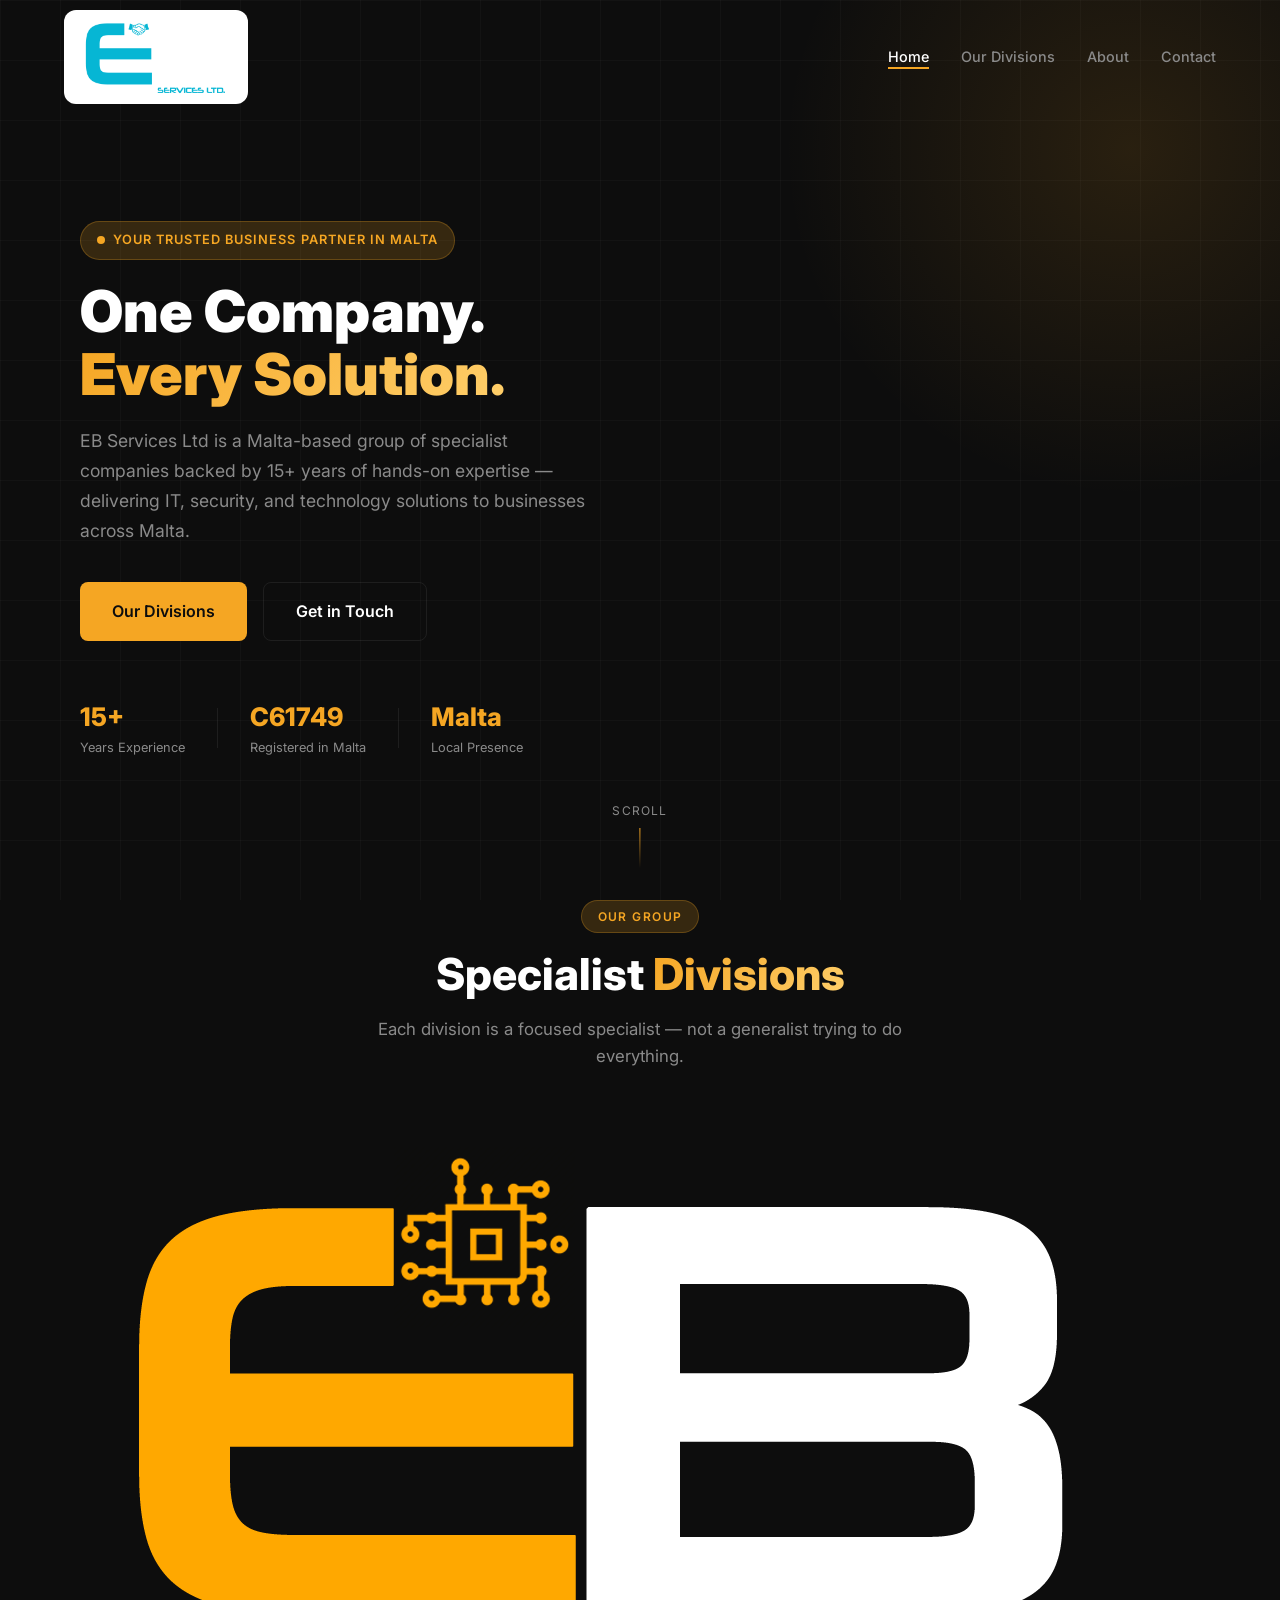
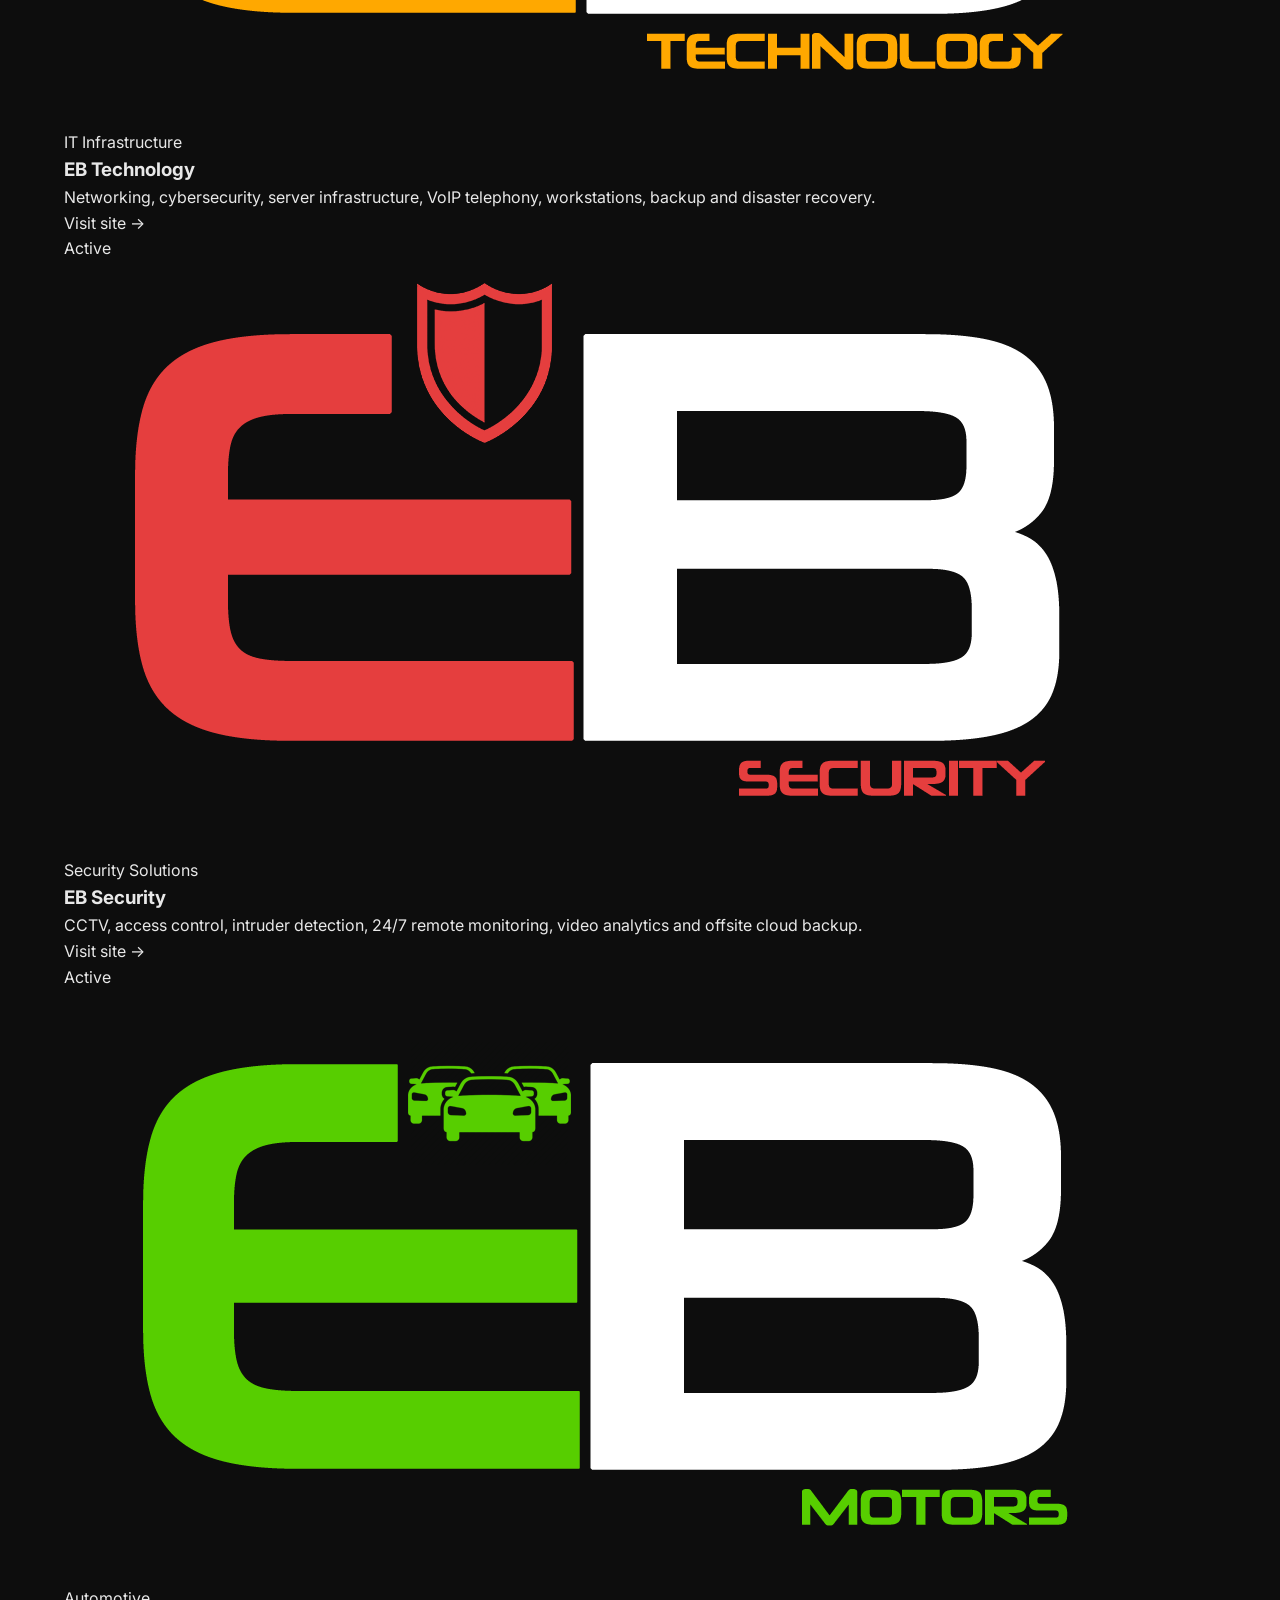
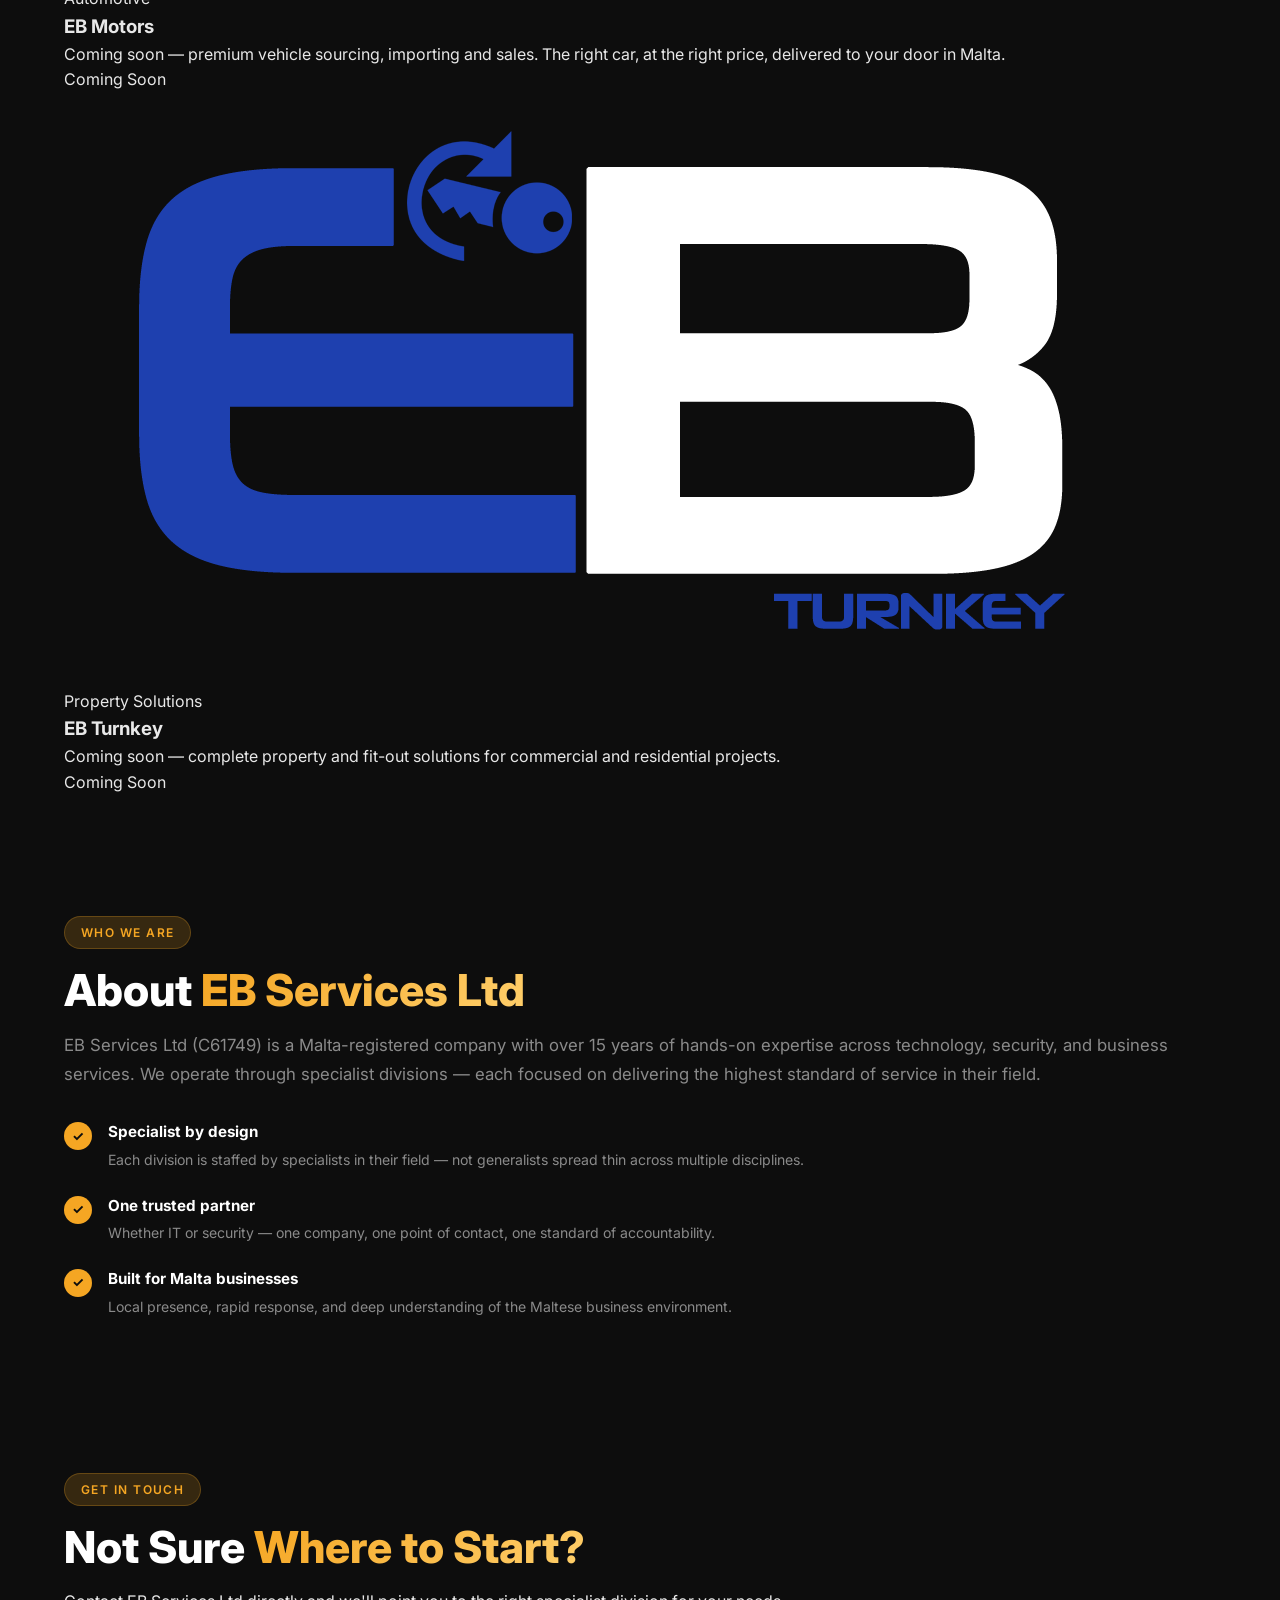
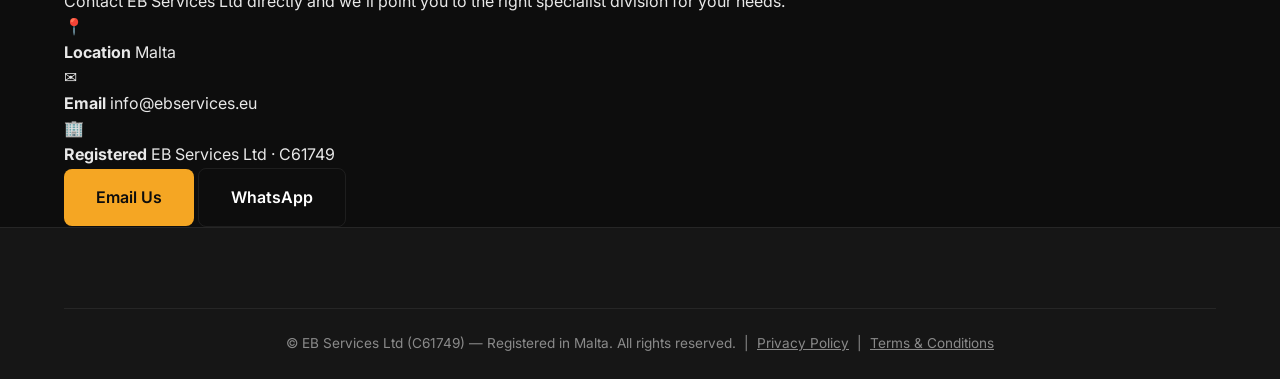
==== commit a7fc8a0a: "Update all favicons, clean orphan files, remove WA from hub - New realfavicongenerator favicons for " ====
--- a/index.html
+++ b/index.html
@@ -7,9 +7,11 @@
   <meta property="og:title" content="EB Services Ltd – Malta" />
   <meta property="og:description" content="One company. Every solution. Specialist divisions serving businesses across Malta." />
   <title>EB Services Ltd – Malta</title>
+  <link rel="icon" type="image/png" sizes="96x96" href="favicon-96x96.png" />
+  <link rel="icon" type="image/svg+xml" href="favicon.svg" />
+  <link rel="shortcut icon" href="favicon.ico" />
   <link rel="apple-touch-icon" sizes="180x180" href="apple-touch-icon.png" />
-  <link rel="icon" type="image/png" sizes="32x32" href="favicon-32x32.png" />
-  <link rel="icon" type="image/png" sizes="16x16" href="favicon-16x16.png" />
+  <link rel="manifest" href="site.webmanifest" />
   <link rel="stylesheet" href="css/style.css" />
   <link rel="preconnect" href="https://fonts.googleapis.com" />
   <link rel="preconnect" href="https://fonts.gstatic.com" crossorigin />
@@ -227,15 +229,6 @@
     </div>
   </footer>
 
-  <!-- WhatsApp Button -->
-  <a href="https://wa.me/35699174146?text=Hi%20EB%20Services%2C%20I%27d%20like%20to%20know%20more%20about%20your%20services."
-     class="whatsapp-btn" target="_blank" rel="noopener" aria-label="Message us on WhatsApp">
-    <svg xmlns="http://www.w3.org/2000/svg" viewBox="0 0 24 24" fill="white">
-      <path d="M17.472 14.382c-.297-.149-1.758-.867-2.03-.967-.273-.099-.471-.148-.67.15-.197.297-.767.966-.94 1.164-.173.199-.347.223-.644.075-.297-.15-1.255-.463-2.39-1.475-.883-.788-1.48-1.761-1.653-2.059-.173-.297-.018-.458.13-.606.134-.133.298-.347.446-.52.149-.174.198-.298.298-.497.099-.198.05-.371-.025-.52-.075-.149-.669-1.612-.916-2.207-.242-.579-.487-.5-.669-.51-.173-.008-.371-.01-.57-.01-.198 0-.52.074-.792.372-.272.297-1.04 1.016-1.04 2.479 0 1.462 1.065 2.875 1.213 3.074.149.198 2.096 3.2 5.077 4.487.709.306 1.262.489 1.694.625.712.227 1.36.195 1.871.118.571-.085 1.758-.719 2.006-1.413.248-.694.248-1.289.173-1.413-.074-.124-.272-.198-.57-.347m-5.421 7.403h-.004a9.87 9.87 0 01-5.031-1.378l-.361-.214-3.741.982.998-3.648-.235-.374a9.86 9.86 0 01-1.51-5.26c.001-5.45 4.436-9.884 9.888-9.884 2.64 0 5.122 1.03 6.988 2.898a9.825 9.825 0 012.893 6.994c-.003 5.45-4.437 9.884-9.885 9.884m8.413-18.297A11.815 11.815 0 0012.05 0C5.495 0 .16 5.335.157 11.892c0 2.096.547 4.142 1.588 5.945L.057 24l6.305-1.654a11.882 11.882 0 005.683 1.448h.005c6.554 0 11.89-5.335 11.893-11.893a11.821 11.821 0 00-3.48-8.413z"/>
-    </svg>
-    <span class="btn-tooltip wa-tooltip">Message us on WhatsApp</span>
-  </a>
-
   <script src="js/main.js"></script>
 </body>
 </html>
